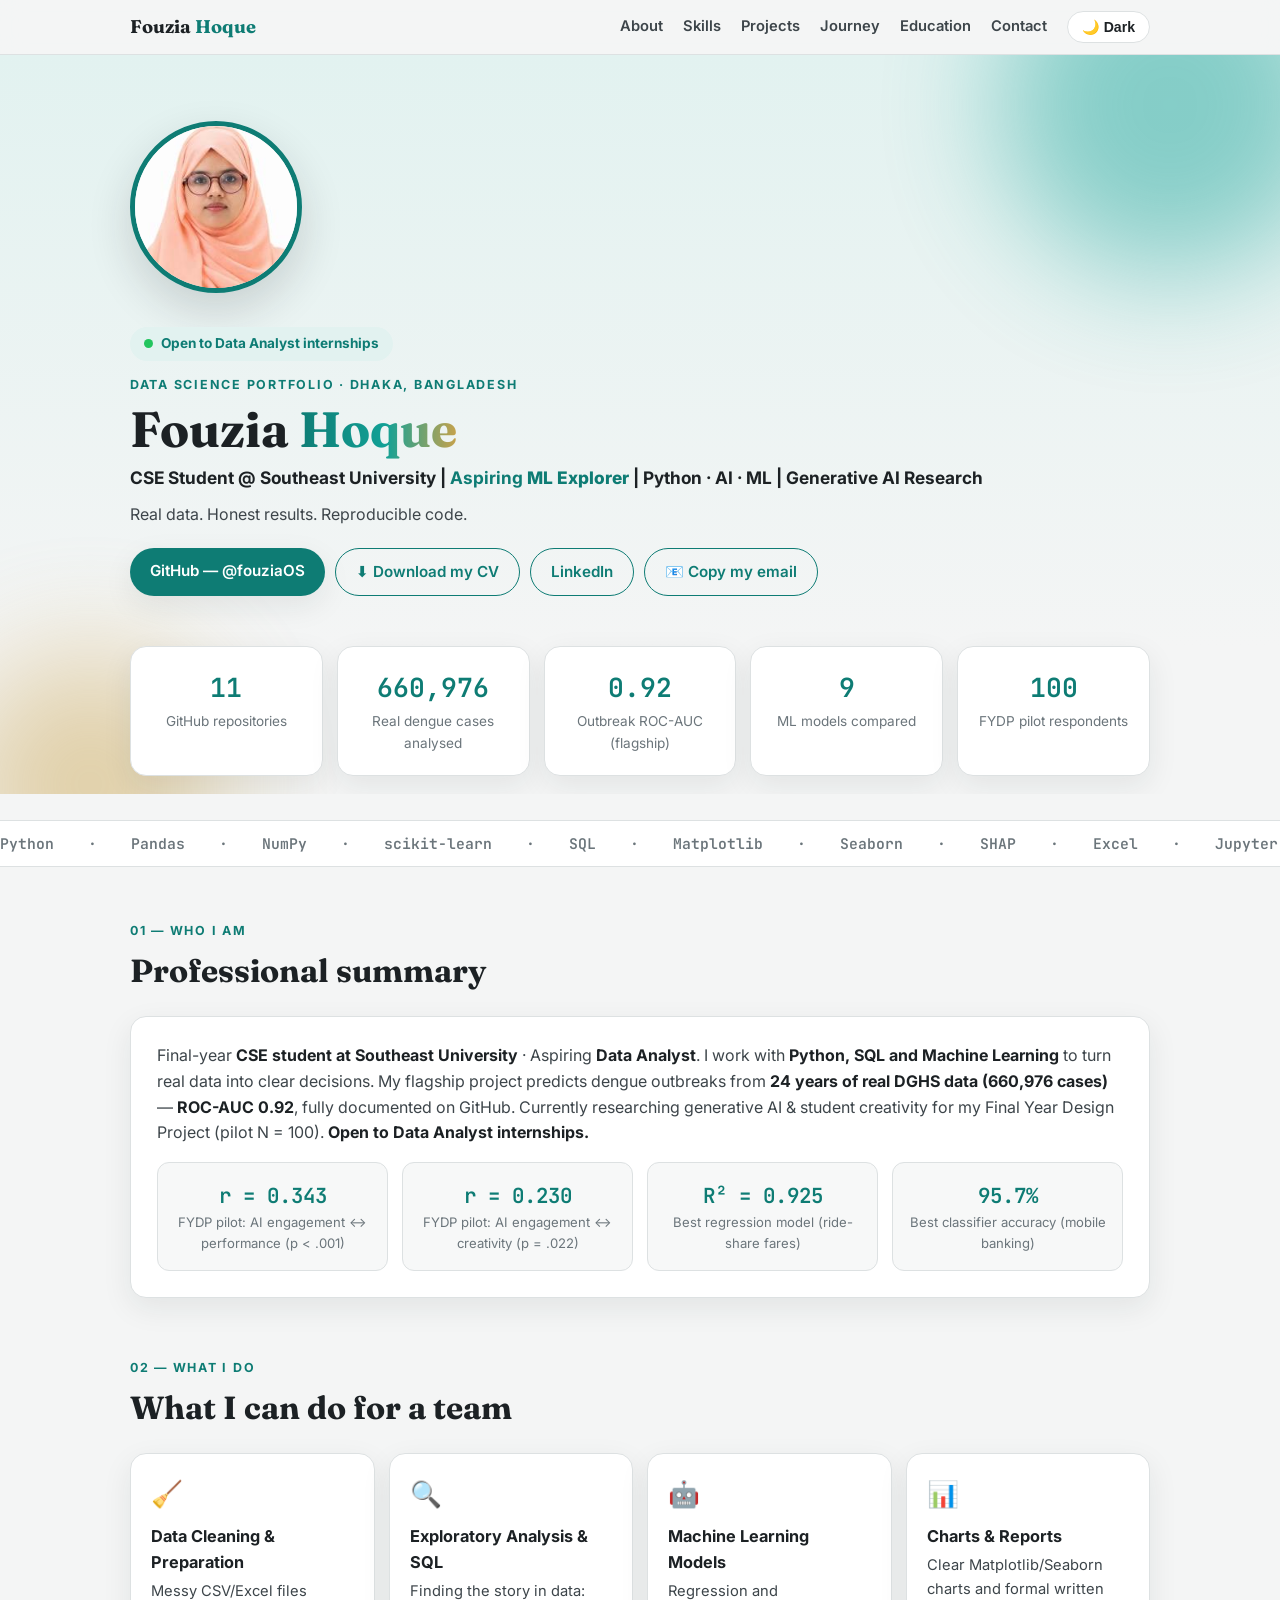
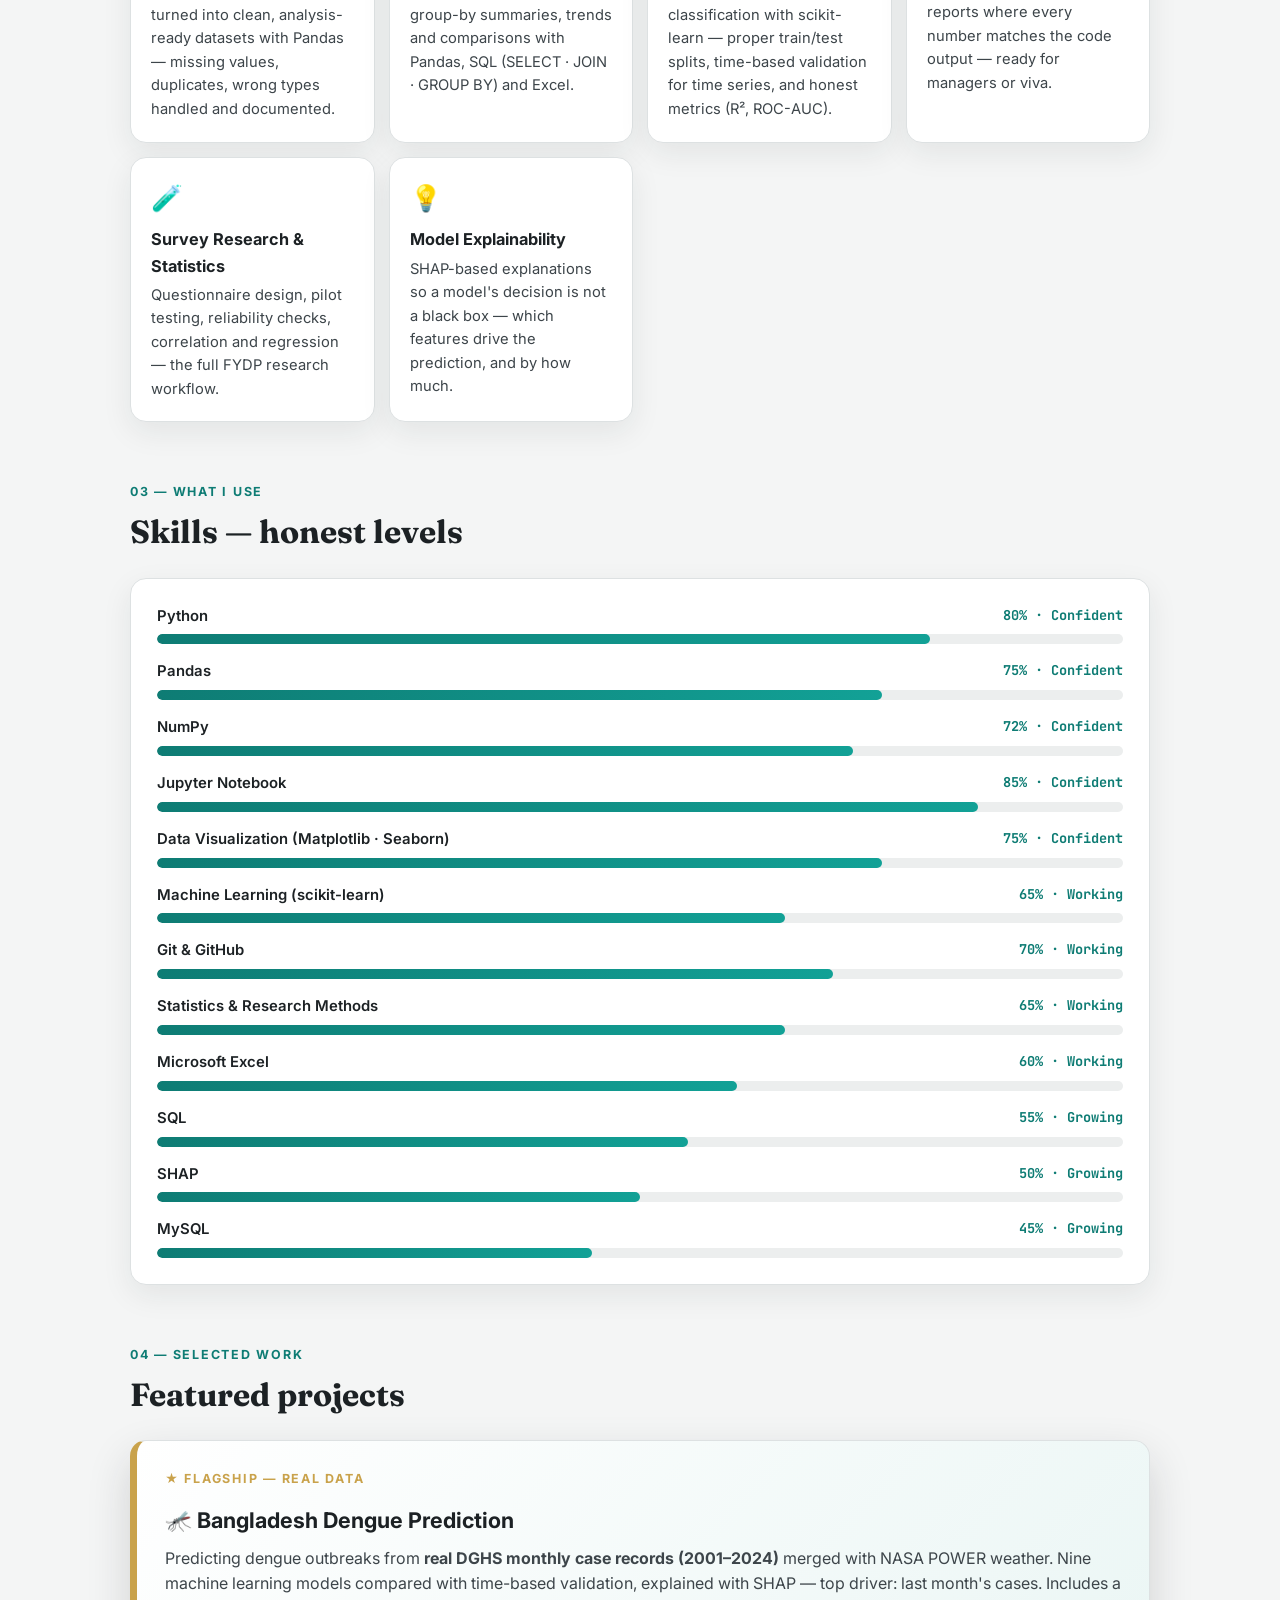
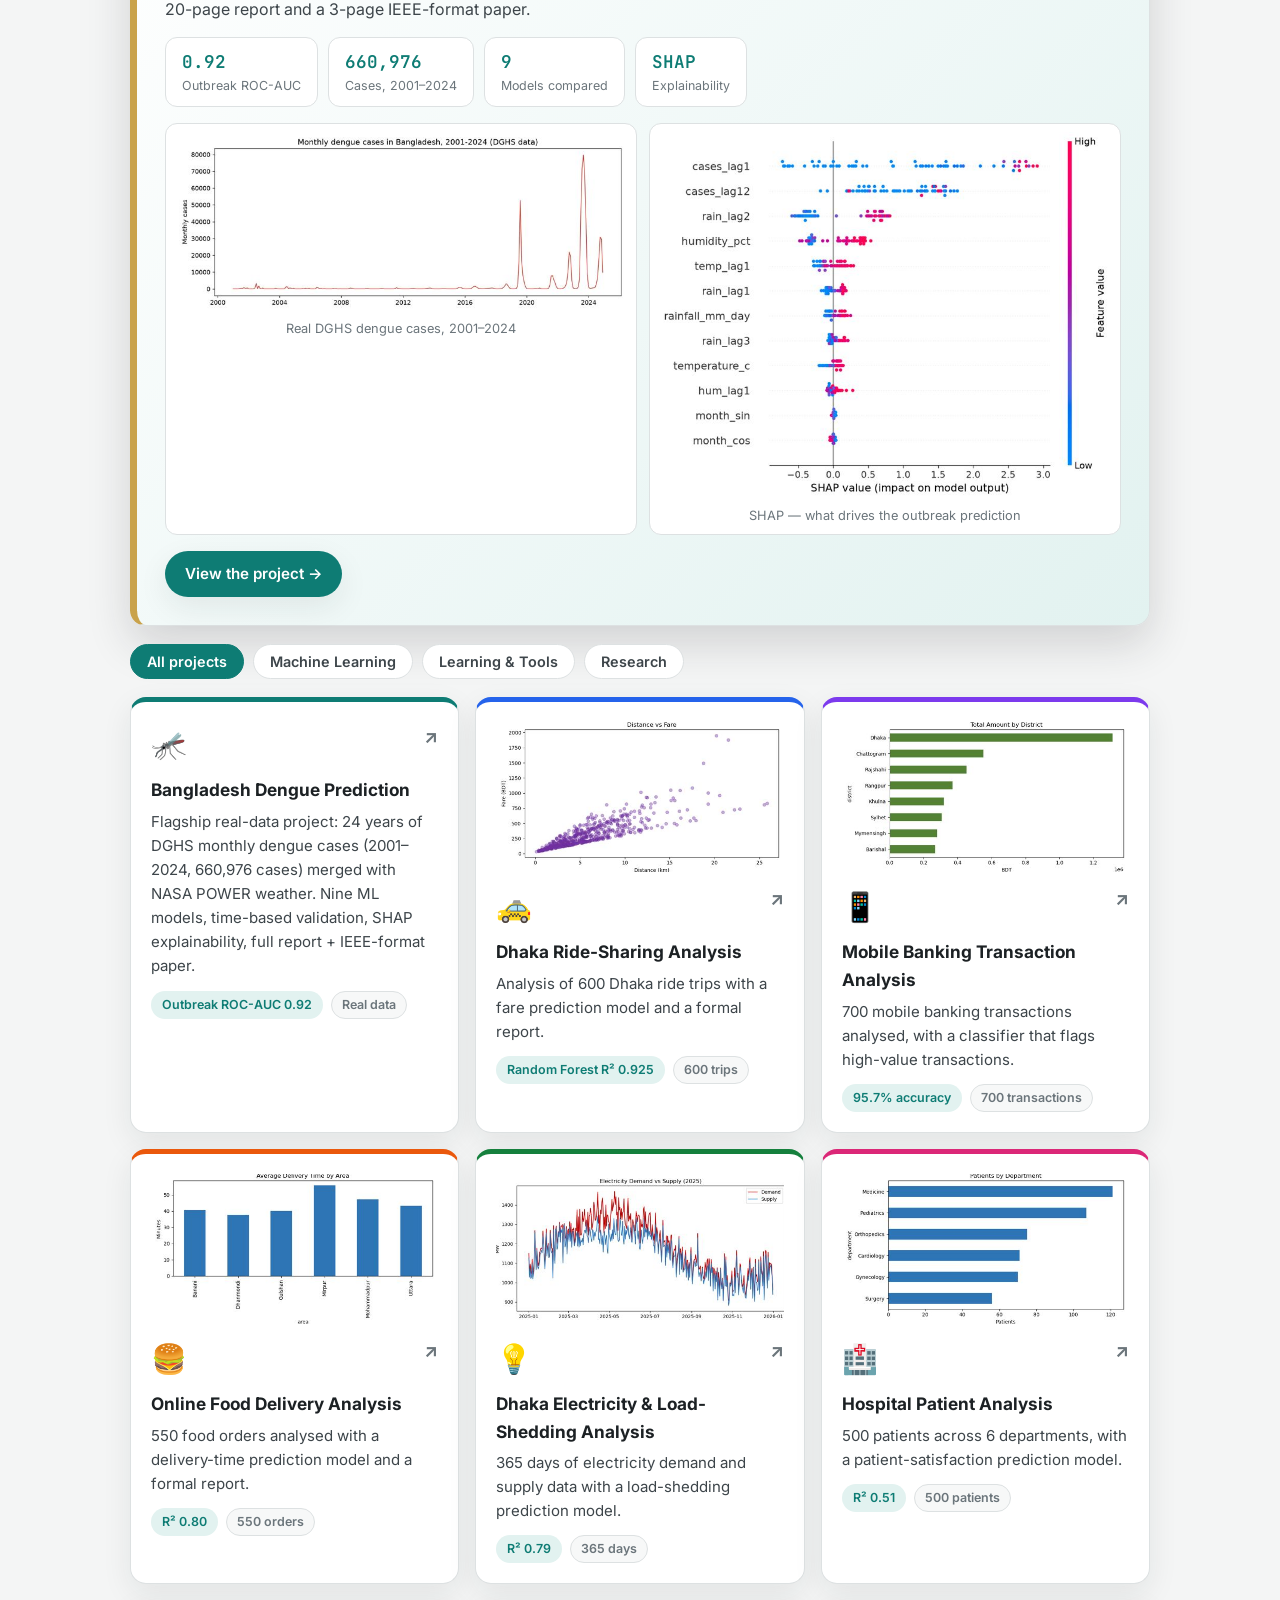
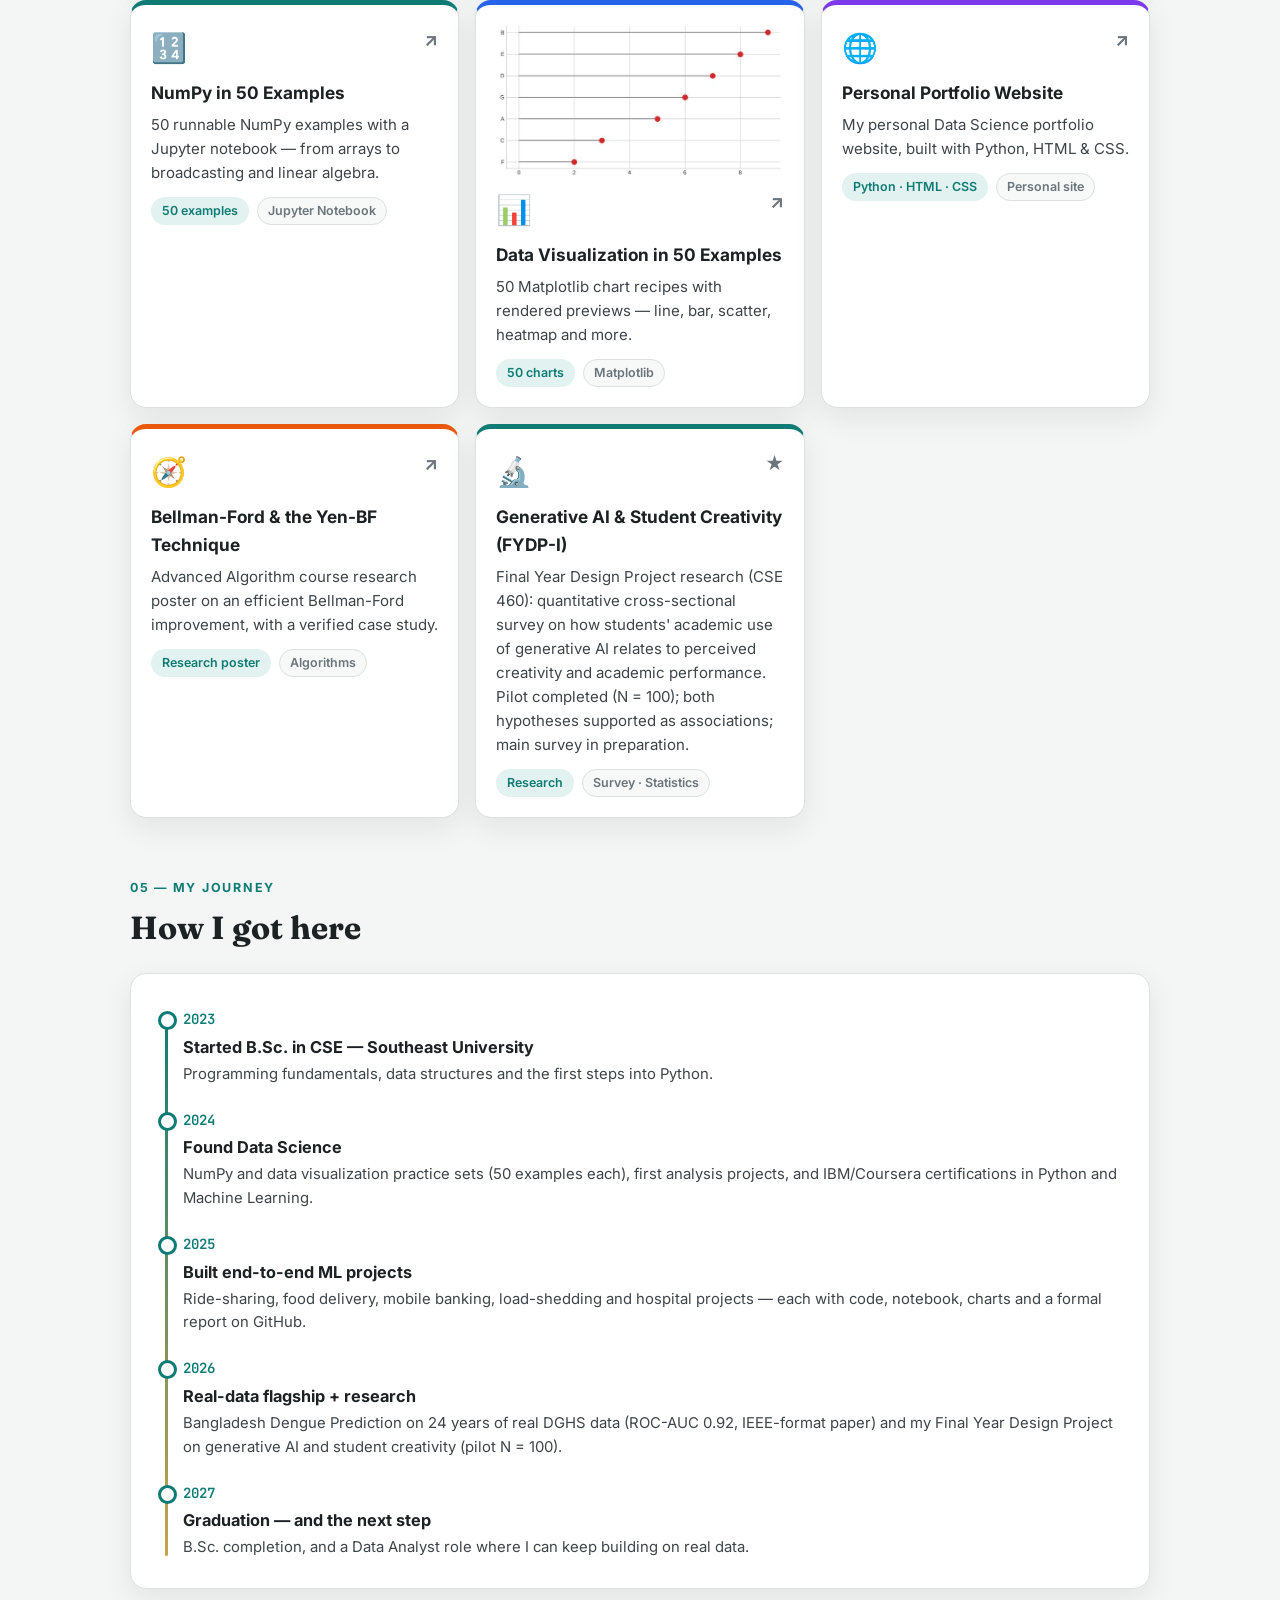
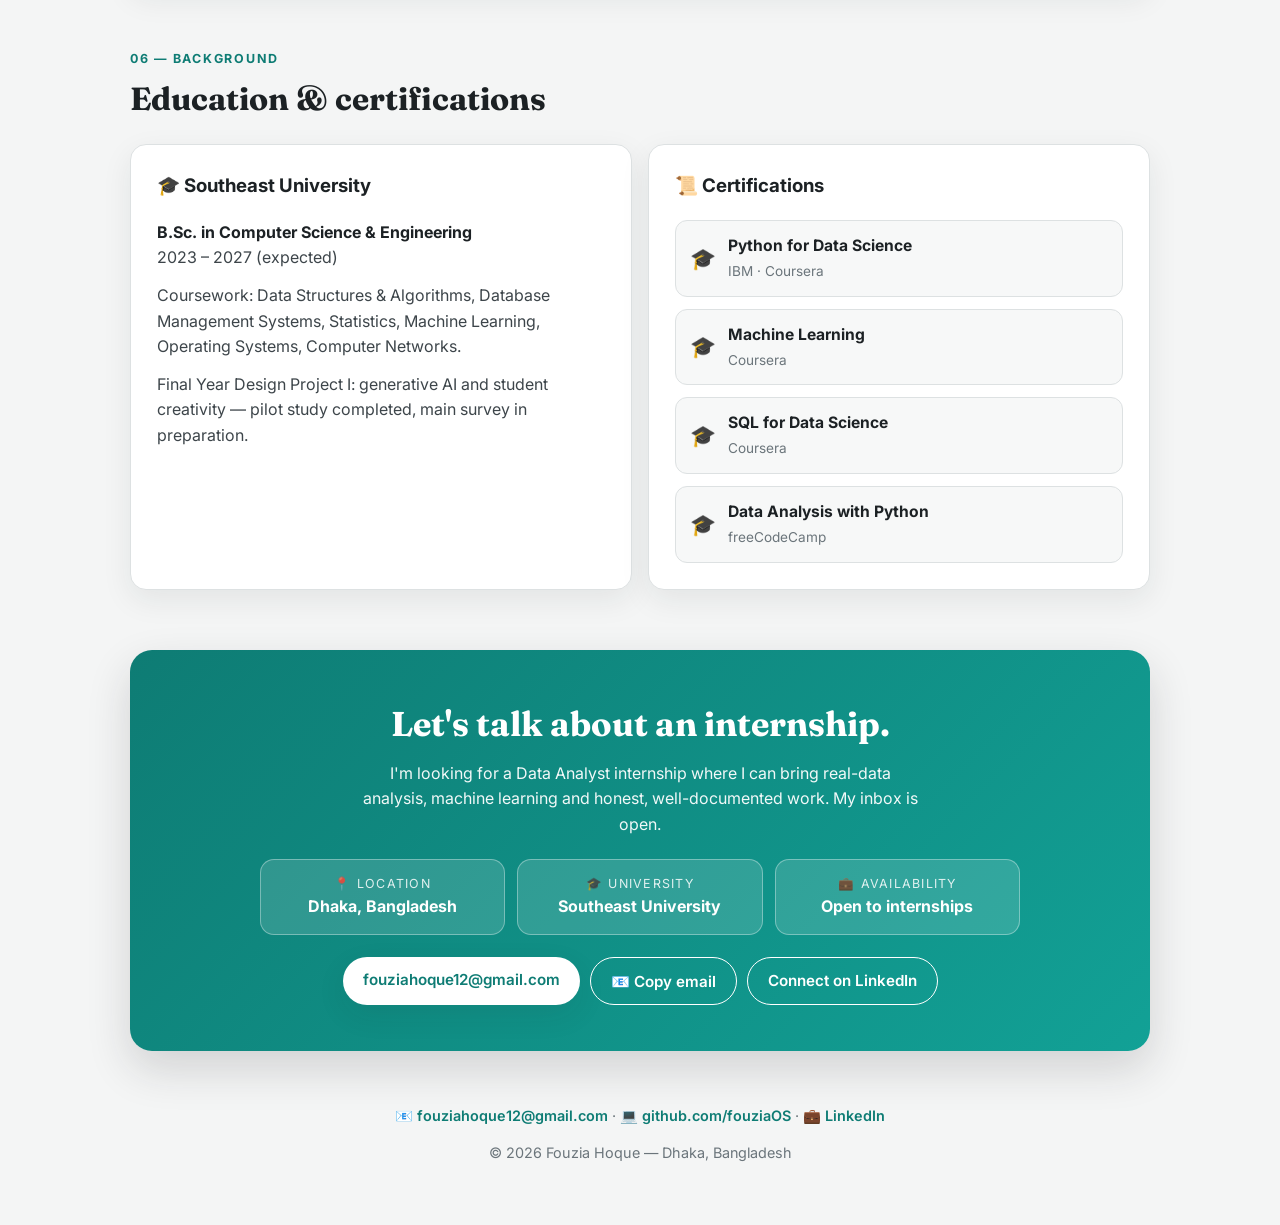
==== index.html @ c1295e85 "Rename Fouzia_Hoque_Portfolio.html to index.html" ====
<!doctype html>
<html lang="en">
<head>
<meta charset="utf-8" />
<meta name="viewport" content="width=device-width, initial-scale=1" />
<title>Fouzia Hoque — Data Analyst Portfolio</title>
<meta name="description" content="Portfolio of Fouzia Hoque — Aspiring Data Analyst specialising in Python, SQL and Machine Learning. Flagship: dengue outbreak prediction on 24 years of real DGHS data (ROC-AUC 0.92)." />
<link rel="preconnect" href="https://fonts.googleapis.com" />
<link rel="preconnect" href="https://fonts.gstatic.com" crossorigin />
<link href="https://fonts.googleapis.com/css2?family=Fraunces:opsz,wght@9..144,600;9..144,700&family=Inter:wght@400;500;600;700;800&family=JetBrains+Mono:wght@500;600&display=swap" rel="stylesheet" />
<style>
  :root{
    --bg:#f4f5f5; --bg2:#eceeee; --surface:#ffffff; --surface2:#f7f8f8;
    --ink:#1c2124; --ink2:#3d454a; --muted:#6b757b; --line:#dde1e2;
    --teal:#0e7c74; --teal-bright:#12a196; --teal-soft:#e2f2f0; --gold:#c9a24b;
    --a-teal:#0e7c74; --a-blue:#2563eb; --a-purple:#7c3aed; --a-orange:#ea580c; --a-green:#15803d; --a-pink:#db2777;
    --radius:16px; --shadow:0 10px 30px rgba(28,33,36,.08); --shadow-lg:0 18px 44px rgba(28,33,36,.16);
    --bar-grad:linear-gradient(90deg, var(--teal), var(--teal-bright));
  }
  :root[data-theme="dark"]{
    --bg:#14181a; --bg2:#101315; --surface:#1d2225; --surface2:#22282c; --ink:#eef1f1; --ink2:#c6cdcf;
    --muted:#97a1a5; --line:#31383c; --teal:#2bb3a6; --teal-bright:#3ec9bb; --teal-soft:#173330;
    --a-teal:#2dd4bf; --a-blue:#60a5fa; --a-purple:#a78bfa; --a-orange:#fb923c; --a-green:#4ade80; --a-pink:#f472b6;
    --shadow:0 10px 30px rgba(0,0,0,.35); --shadow-lg:0 18px 44px rgba(0,0,0,.5);
  }
  @media (prefers-color-scheme: dark){
    :root:not([data-theme="light"]){
      --bg:#14181a; --bg2:#101315; --surface:#1d2225; --surface2:#22282c; --ink:#eef1f1; --ink2:#c6cdcf;
      --muted:#97a1a5; --line:#31383c; --teal:#2bb3a6; --teal-bright:#3ec9bb; --teal-soft:#173330;
      --a-teal:#2dd4bf; --a-blue:#60a5fa; --a-purple:#a78bfa; --a-orange:#fb923c; --a-green:#4ade80; --a-pink:#f472b6;
      --shadow:0 10px 30px rgba(0,0,0,.35); --shadow-lg:0 18px 44px rgba(0,0,0,.5);
    }
  }
  *{box-sizing:border-box}
  html{scroll-behavior:smooth}
  body{margin:0;font-family:'Inter',system-ui,-apple-system,Segoe UI,sans-serif;background:var(--bg);color:var(--ink);line-height:1.6;-webkit-font-smoothing:antialiased;transition:background .3s, color .3s}
  .serif{font-family:'Fraunces',serif}
  .wrap{max-width:1060px;margin:0 auto;padding:0 20px}
  .topbar{position:sticky;top:0;z-index:60;background:color-mix(in srgb, var(--bg) 84%, transparent);backdrop-filter:blur(12px);border-bottom:1px solid var(--line)}
  .topbar-in{display:flex;align-items:center;justify-content:space-between;gap:14px;padding-top:11px;padding-bottom:11px}
  .brand{font-family:'Fraunces',serif;font-weight:700;font-size:1.15rem;color:var(--ink);text-decoration:none}
  .brand span{color:var(--teal)}
  .nav{display:flex;gap:20px;align-items:center}
  .nav a{color:var(--ink2);text-decoration:none;font-weight:600;font-size:.92rem}
  .nav a:hover{color:var(--teal)}
  @media (max-width:680px){.nav a{display:none}.nav a:last-of-type{display:inline}}
  .theme-btn{cursor:pointer;border:1.5px solid var(--line);background:var(--surface);color:var(--ink);border-radius:999px;padding:7px 14px;font-weight:700;font-size:.88rem}
  .theme-btn:hover{border-color:var(--teal);color:var(--teal)}
  .hero{position:relative;overflow:hidden;padding:66px 0 12px;background:linear-gradient(180deg, var(--teal-soft), transparent 80%)}
  .blob{position:absolute;border-radius:50%;filter:blur(60px);opacity:.45;pointer-events:none;animation:drift 14s ease-in-out infinite alternate}
  .blob.b1{width:340px;height:340px;background:var(--teal-bright);top:-120px;right:-60px}
  .blob.b2{width:260px;height:260px;background:var(--gold);bottom:-120px;left:-40px;animation-delay:-6s}
  @keyframes drift{from{transform:translate(0,0) scale(1)}to{transform:translate(-36px,26px) scale(1.12)}}
  .hero-in{position:relative;display:flex;gap:34px;align-items:center;flex-wrap:wrap;padding-bottom:26px}
  .photo{width:172px;height:172px;border-radius:50%;object-fit:cover;border:5px solid var(--teal);box-shadow:var(--shadow-lg)}
  .eyebrow{letter-spacing:.14em;text-transform:uppercase;font-size:.78rem;font-weight:700;color:var(--teal);margin:0 0 8px}
  h1{font-family:'Fraunces',serif;font-size:3.1rem;margin:0 0 8px;line-height:1.08}
  h1 .grad{background:linear-gradient(92deg, var(--teal), var(--teal-bright) 55%, var(--gold));-webkit-background-clip:text;background-clip:text;color:transparent}
  .headline{font-weight:700;font-size:1.08rem;margin:0 0 10px}
  .headline b{color:var(--teal)}
  .sub{color:var(--ink2);max-width:620px;margin:0}
  .btns{margin-top:20px;display:flex;gap:10px;flex-wrap:wrap}
  .btn{display:inline-block;padding:11px 20px;border-radius:999px;text-decoration:none;font-weight:600;font-size:.95rem;transition:transform .15s ease;border:none;cursor:pointer;font-family:inherit}
  .btn:hover{transform:translateY(-2px)}
  .btn.primary{background:var(--teal);color:#fff;box-shadow:var(--shadow)}
  .btn.ghost{border:1.5px solid var(--teal);color:var(--teal);background:transparent}
  .stats{position:relative;display:grid;grid-template-columns:repeat(auto-fit,minmax(160px,1fr));gap:14px;margin:24px 0 6px}
  .stat{background:var(--surface);border:1px solid var(--line);border-radius:var(--radius);padding:20px 14px;text-align:center;box-shadow:var(--shadow)}
  .stat .num{font-family:'JetBrains Mono',monospace;font-size:1.65rem;font-weight:600;color:var(--teal)}
  .stat .lbl{color:var(--muted);font-size:.85rem;margin-top:2px}
  section{padding:54px 0 6px}
  .sec-head{margin-bottom:20px}
  .sec-head .eyebrow{margin-bottom:4px}
  h2{font-family:'Fraunces',serif;font-size:2rem;margin:0}
  .panel{background:var(--surface);border:1px solid var(--line);border-radius:var(--radius);padding:26px;box-shadow:var(--shadow)}
  .panel p{margin:0 0 12px;color:var(--ink2)}
  .panel p:last-child{margin-bottom:0}
  .panel strong{color:var(--ink)}
  .sum-list{list-style:none;margin:0 0 14px;padding:0;display:grid;gap:9px}
  .sum-list li{background:var(--surface2);border:1px solid var(--line);border-radius:12px;padding:11px 14px;color:var(--ink2);font-size:.95rem}
  .bar-row{margin-bottom:16px}
  .bar-row:last-child{margin-bottom:0}
  .bar-head{display:flex;justify-content:space-between;font-size:.93rem;margin-bottom:6px}
  .bar-name{font-weight:600}
  .bar-pct{color:var(--teal);font-weight:700;font-family:'JetBrains Mono',monospace;font-size:.85rem}
  .bar-track{height:10px;border-radius:999px;background:var(--bg2);overflow:hidden}
  .bar-fill{height:100%;width:0;border-radius:999px;background:var(--bar-grad);transition:width 1.1s cubic-bezier(.22,.8,.3,1)}
  .filters{display:flex;gap:9px;flex-wrap:wrap;margin-bottom:18px}
  .fbtn{cursor:pointer;border:1.5px solid var(--line);background:var(--surface);color:var(--ink2);border-radius:999px;padding:8px 16px;font-weight:600;font-size:.9rem;font-family:inherit}
  .fbtn:hover{border-color:var(--teal);color:var(--teal)}
  .fbtn.active{background:var(--teal);border-color:var(--teal);color:#fff}
  .flagship{background:linear-gradient(135deg, var(--surface), var(--teal-soft));border:1px solid var(--line);border-left:7px solid var(--gold);border-radius:var(--radius);padding:28px;box-shadow:var(--shadow-lg);margin-bottom:18px}
  .flagship h3{margin:0 0 8px;font-size:1.35rem}
  .flagship p{color:var(--ink2);margin:0 0 14px}
  .flag-metrics{display:flex;gap:10px;flex-wrap:wrap;margin-bottom:16px}
  .fm{background:var(--surface);border:1px solid var(--line);border-radius:12px;padding:10px 16px}
  .fm .n{font-family:'JetBrains Mono',monospace;font-weight:600;color:var(--teal);font-size:1.1rem}
  .fm .l{color:var(--muted);font-size:.78rem}
  .grid{display:grid;grid-template-columns:repeat(auto-fill,minmax(300px,1fr));gap:16px}
  .card{display:block;background:var(--surface);border:1px solid var(--line);border-top:5px solid var(--teal);border-radius:var(--radius);padding:20px;text-decoration:none;color:var(--ink);box-shadow:var(--shadow);transition:transform .16s ease, box-shadow .16s ease}
  .card:hover{transform:translateY(-4px);box-shadow:var(--shadow-lg)}
  .card.hide{display:none}
  .acc-teal{border-top-color:var(--a-teal)} .acc-blue{border-top-color:var(--a-blue)} .acc-purple{border-top-color:var(--a-purple)}
  .acc-orange{border-top-color:var(--a-orange)} .acc-green{border-top-color:var(--a-green)} .acc-pink{border-top-color:var(--a-pink)}
  .card-top{display:flex;justify-content:space-between;align-items:flex-start}
  .card-emoji{font-size:1.8rem}
  .card-arrow{color:var(--muted);font-size:1.15rem;font-weight:700}
  .card h3{margin:8px 0 6px;font-size:1.08rem}
  .card p{margin:0 0 12px;color:var(--ink2);font-size:.94rem}
  .tags{display:flex;gap:8px;flex-wrap:wrap}
  .tag{background:var(--surface2);border:1px solid var(--line);color:var(--muted);border-radius:999px;padding:3px 10px;font-size:.78rem;font-weight:600}
  .tag.strong{background:var(--teal-soft);color:var(--teal);border-color:transparent}
  .edu-grid{display:grid;grid-template-columns:repeat(auto-fit,minmax(300px,1fr));gap:16px}
  .certs{list-style:none;margin:0;padding:0;display:grid;gap:12px}
  .certs li{display:flex;gap:12px;align-items:center;background:var(--surface2);border:1px solid var(--line);border-radius:12px;padding:12px 14px}
  .cert-badge{font-size:1.3rem}
  .certs strong{display:block;font-size:.98rem}
  .certs li div span{color:var(--muted);font-size:.85rem}
  .cta{background:linear-gradient(135deg, var(--teal), var(--teal-bright));border-radius:22px;padding:46px 30px;text-align:center;color:#fff;box-shadow:var(--shadow-lg);margin:54px 0 8px}
  .cta h2{color:#fff;font-size:2.15rem;margin-bottom:10px}
  .cta p{margin:0 auto 22px;max-width:560px;color:rgba(255,255,255,.94)}
  .cta .btn.primary{background:#fff;color:var(--teal)}
  .cta .btn.ghost{border-color:#fff;color:#fff}
  .badge{display:inline-flex;align-items:center;gap:8px;background:var(--teal-soft);color:var(--teal);font-weight:700;font-size:.85rem;border-radius:999px;padding:6px 14px;margin-bottom:14px}
  .dot{width:9px;height:9px;border-radius:50%;background:#22c55e;animation:pulse 1.6s ease-in-out infinite}
  @keyframes pulse{0%,100%{box-shadow:0 0 0 0 rgba(34,197,94,.5)}50%{box-shadow:0 0 0 6px rgba(34,197,94,0)}}
  .rotator{color:var(--teal);font-weight:800}
  .svc-grid{display:grid;grid-template-columns:repeat(auto-fill,minmax(230px,1fr));gap:14px}
  .svc{background:var(--surface);border:1px solid var(--line);border-radius:var(--radius);padding:20px;box-shadow:var(--shadow)}
  .svc .ic{font-size:1.6rem}
  .svc h3{margin:8px 0 5px;font-size:1.02rem}
  .svc p{margin:0;color:var(--ink2);font-size:.92rem}
  .timeline{position:relative;margin:6px 0 0;padding-left:26px}
  .timeline:before{content:"";position:absolute;left:8px;top:6px;bottom:6px;width:3px;border-radius:3px;background:linear-gradient(var(--teal), var(--gold))}
  .tl-item{position:relative;padding:0 0 20px}
  .tl-item:last-child{padding-bottom:2px}
  .tl-item:before{content:"";position:absolute;left:-25px;top:5px;width:13px;height:13px;border-radius:50%;background:var(--surface);border:3.5px solid var(--teal)}
  .tl-year{font-family:'JetBrains Mono',monospace;color:var(--teal);font-weight:600;font-size:.88rem}
  .tl-item h3{margin:2px 0 3px;font-size:1.02rem}
  .tl-item p{margin:0;color:var(--ink2);font-size:.93rem}
  .res-strip{display:grid;grid-template-columns:repeat(auto-fit,minmax(200px,1fr));gap:14px;margin-top:16px}
  .res{background:var(--surface2);border:1px solid var(--line);border-radius:12px;padding:16px;text-align:center}
  .res .n{font-family:'JetBrains Mono',monospace;font-size:1.3rem;font-weight:600;color:var(--teal)}
  .res .l{color:var(--muted);font-size:.82rem}
  #topBtn{position:fixed;right:20px;bottom:20px;z-index:70;width:48px;height:48px;border-radius:50%;border:none;cursor:pointer;background:var(--teal);color:#fff;font-size:1.2rem;box-shadow:var(--shadow-lg);opacity:0;pointer-events:none;transition:opacity .25s}
  #topBtn.show{opacity:1;pointer-events:auto}
  @media print{
    .topbar,.btns,.filters,#topBtn,.blob,.cta .btn.ghost{display:none !important}
    body{background:#fff;color:#000}
    .card,.panel,.stat,.flagship{box-shadow:none}
    .reveal{opacity:1;transform:none}
    .bar-fill{transition:none}
  }
  footer{padding:30px 0 46px;text-align:center;color:var(--muted);font-size:.9rem}
  footer a{color:var(--teal);text-decoration:none;font-weight:600}
  .flag-imgs{display:grid;grid-template-columns:repeat(auto-fit,minmax(260px,1fr));gap:12px;margin:0 0 16px}
  .flag-imgs figure{margin:0;background:var(--surface);border:1px solid var(--line);border-radius:12px;padding:8px}
  .flag-imgs img{width:100%;border-radius:8px;display:block}
  .flag-imgs figcaption{color:var(--muted);font-size:.8rem;text-align:center;padding-top:6px}
  .card-img{width:100%;height:150px;object-fit:cover;border-radius:10px;margin-bottom:12px;display:block}
  .ticker{overflow:hidden;border-top:1px solid var(--line);border-bottom:1px solid var(--line);background:var(--surface);padding:10px 0;margin-top:26px}
  .ticker-track{display:inline-flex;gap:34px;white-space:nowrap;font-family:'JetBrains Mono',monospace;font-weight:600;color:var(--muted);font-size:.92rem;animation:tick 26s linear infinite;padding-right:34px}
  @keyframes tick{from{transform:translateX(0)}to{transform:translateX(-50%)}}
  .contact-cards{display:grid;grid-template-columns:repeat(auto-fit,minmax(200px,1fr));gap:12px;max-width:760px;margin:0 auto 22px}
  .ccard{background:rgba(255,255,255,.14);border:1px solid rgba(255,255,255,.35);border-radius:14px;padding:14px}
  .ccard .k{font-size:.78rem;text-transform:uppercase;letter-spacing:.1em;opacity:.85}
  .ccard .v{font-weight:700;font-size:1rem}
  .reveal{opacity:0;transform:translateY(18px);transition:opacity .6s ease, transform .6s ease}
  .reveal.in{opacity:1;transform:none}
</style>
</head>
<body>

<div class="topbar">
  <div class="wrap topbar-in">
    <a class="brand" href="#top">Fouzia <span>Hoque</span></a>
    <nav class="nav" aria-label="Sections">
      <a href="#about">About</a><a href="#skills">Skills</a><a href="#projects">Projects</a><a href="#journey">Journey</a><a href="#education">Education</a><a href="#contact">Contact</a>
      <button class="theme-btn" id="themeBtn" onclick="toggleTheme()">🌙 Dark</button>
    </nav>
  </div>
</div>

<div class="hero" id="top">
  <div class="blob b1"></div><div class="blob b2"></div>
  <div class="wrap hero-in">
    <img class="photo" src="[data-uri]" alt="Fouzia Hoque" />
    <div>
      <span class="badge"><span class="dot"></span> Open to Data Analyst internships</span>
      <p class="eyebrow">Data Science Portfolio · Dhaka, Bangladesh</p>
      <h1>Fouzia <span class="grad">Hoque</span></h1>
      <p class="headline">CSE Student @ Southeast University | <b>Aspiring <span class="rotator" id="rotator">Data Analyst</span></b> | Python · AI · ML | Generative AI Research</p>
      <p class="sub">Real data. Honest results. Reproducible code.</p>
      <div class="btns">
        <a class="btn primary" href="https://github.com/fouziaOS" target="_blank" rel="noopener">GitHub — @fouziaOS</a>
        <a class="btn ghost" href="[data-uri]" download="Fouzia CV.pdf">⬇ Download my CV</a>
        <a class="btn ghost" href="https://www.linkedin.com/in/fouzia-hoque-a9711b3b2" target="_blank" rel="noopener">LinkedIn</a>
        <button class="btn ghost" onclick="copyEmail(this)">📧 Copy my email</button>
      </div>
    </div>
  </div>
  <div class="wrap">
    <div class="stats">
      <div class="stat"><div class="num" data-count="11">0</div><div class="lbl">GitHub repositories</div></div>
      <div class="stat"><div class="num" data-count="660976">0</div><div class="lbl">Real dengue cases analysed</div></div>
      <div class="stat"><div class="num" data-count="0.92">0</div><div class="lbl">Outbreak ROC-AUC (flagship)</div></div>
      <div class="stat"><div class="num" data-count="9">0</div><div class="lbl">ML models compared</div></div>
      <div class="stat"><div class="num" data-count="100">0</div><div class="lbl">FYDP pilot respondents</div></div>
    </div>
  </div>
</div>

<div class="ticker" aria-hidden="true"><div class="ticker-track" id="tickerTrack"></div></div>

<div class="wrap">

  <section id="about">
    <div class="sec-head reveal"><p class="eyebrow">01 — Who I am</p><h2>Professional summary</h2></div>
    <div class="panel reveal">
      <p>Final-year <strong>CSE student at Southeast University</strong> · Aspiring <strong>Data Analyst</strong>. I work with <strong>Python, SQL and Machine Learning</strong> to turn real data into clear decisions. My flagship project predicts dengue outbreaks from <strong>24 years of real DGHS data (660,976 cases)</strong> — <strong>ROC-AUC 0.92</strong>, fully documented on GitHub. Currently researching generative AI &amp; student creativity for my Final Year Design Project (pilot N = 100). <strong>Open to Data Analyst internships.</strong></p>
      <div class="res-strip">
        <div class="res"><div class="n">r = 0.343</div><div class="l">FYDP pilot: AI engagement ↔ performance (p &lt; .001)</div></div>
        <div class="res"><div class="n">r = 0.230</div><div class="l">FYDP pilot: AI engagement ↔ creativity (p = .022)</div></div>
        <div class="res"><div class="n">R² = 0.925</div><div class="l">Best regression model (ride-share fares)</div></div>
        <div class="res"><div class="n">95.7%</div><div class="l">Best classifier accuracy (mobile banking)</div></div>
      </div>
    </div>
  </section>

  <section id="services">
    <div class="sec-head reveal"><p class="eyebrow">02 — What I do</p><h2>What I can do for a team</h2></div>
    <div class="svc-grid">
      <div class="svc reveal"><div class="ic">🧹</div><h3>Data Cleaning &amp; Preparation</h3><p>Messy CSV/Excel files turned into clean, analysis-ready datasets with Pandas — missing values, duplicates, wrong types handled and documented.</p></div>
      <div class="svc reveal"><div class="ic">🔍</div><h3>Exploratory Analysis &amp; SQL</h3><p>Finding the story in data: group-by summaries, trends and comparisons with Pandas, SQL (SELECT · JOIN · GROUP BY) and Excel.</p></div>
      <div class="svc reveal"><div class="ic">🤖</div><h3>Machine Learning Models</h3><p>Regression and classification with scikit-learn — proper train/test splits, time-based validation for time series, and honest metrics (R², ROC-AUC).</p></div>
      <div class="svc reveal"><div class="ic">📊</div><h3>Charts &amp; Reports</h3><p>Clear Matplotlib/Seaborn charts and formal written reports where every number matches the code output — ready for managers or viva.</p></div>
      <div class="svc reveal"><div class="ic">🧪</div><h3>Survey Research &amp; Statistics</h3><p>Questionnaire design, pilot testing, reliability checks, correlation and regression — the full FYDP research workflow.</p></div>
      <div class="svc reveal"><div class="ic">💡</div><h3>Model Explainability</h3><p>SHAP-based explanations so a model's decision is not a black box — which features drive the prediction, and by how much.</p></div>
    </div>
  </section>

  <section id="skills">
    <div class="sec-head reveal"><p class="eyebrow">03 — What I use</p><h2>Skills — honest levels</h2></div>
    <div class="panel reveal">

      <div class="bar-row">
        <div class="bar-head"><span class="bar-name">Python</span><span class="bar-pct">80% · Confident</span></div>
        <div class="bar-track"><div class="bar-fill" data-w="80"></div></div>
      </div>
      <div class="bar-row">
        <div class="bar-head"><span class="bar-name">Pandas</span><span class="bar-pct">75% · Confident</span></div>
        <div class="bar-track"><div class="bar-fill" data-w="75"></div></div>
      </div>
      <div class="bar-row">
        <div class="bar-head"><span class="bar-name">NumPy</span><span class="bar-pct">72% · Confident</span></div>
        <div class="bar-track"><div class="bar-fill" data-w="72"></div></div>
      </div>
      <div class="bar-row">
        <div class="bar-head"><span class="bar-name">Jupyter Notebook</span><span class="bar-pct">85% · Confident</span></div>
        <div class="bar-track"><div class="bar-fill" data-w="85"></div></div>
      </div>
      <div class="bar-row">
        <div class="bar-head"><span class="bar-name">Data Visualization (Matplotlib · Seaborn)</span><span class="bar-pct">75% · Confident</span></div>
        <div class="bar-track"><div class="bar-fill" data-w="75"></div></div>
      </div>
      <div class="bar-row">
        <div class="bar-head"><span class="bar-name">Machine Learning (scikit-learn)</span><span class="bar-pct">65% · Working</span></div>
        <div class="bar-track"><div class="bar-fill" data-w="65"></div></div>
      </div>
      <div class="bar-row">
        <div class="bar-head"><span class="bar-name">Git & GitHub</span><span class="bar-pct">70% · Working</span></div>
        <div class="bar-track"><div class="bar-fill" data-w="70"></div></div>
      </div>
      <div class="bar-row">
        <div class="bar-head"><span class="bar-name">Statistics & Research Methods</span><span class="bar-pct">65% · Working</span></div>
        <div class="bar-track"><div class="bar-fill" data-w="65"></div></div>
      </div>
      <div class="bar-row">
        <div class="bar-head"><span class="bar-name">Microsoft Excel</span><span class="bar-pct">60% · Working</span></div>
        <div class="bar-track"><div class="bar-fill" data-w="60"></div></div>
      </div>
      <div class="bar-row">
        <div class="bar-head"><span class="bar-name">SQL</span><span class="bar-pct">55% · Growing</span></div>
        <div class="bar-track"><div class="bar-fill" data-w="55"></div></div>
      </div>
      <div class="bar-row">
        <div class="bar-head"><span class="bar-name">SHAP</span><span class="bar-pct">50% · Growing</span></div>
        <div class="bar-track"><div class="bar-fill" data-w="50"></div></div>
      </div>
      <div class="bar-row">
        <div class="bar-head"><span class="bar-name">MySQL</span><span class="bar-pct">45% · Growing</span></div>
        <div class="bar-track"><div class="bar-fill" data-w="45"></div></div>
      </div>
    </div>
  </section>

  <section id="projects">
    <div class="sec-head reveal"><p class="eyebrow">04 — Selected work</p><h2>Featured projects</h2></div>

    <div class="flagship reveal">
      <p class="eyebrow" style="color:var(--gold)">★ Flagship — Real Data</p>
      <h3>🦟 Bangladesh Dengue Prediction</h3>
      <p>Predicting dengue outbreaks from <strong>real DGHS monthly case records (2001–2024)</strong> merged with NASA POWER weather. Nine machine learning models compared with time-based validation, explained with SHAP — top driver: last month's cases. Includes a 20-page report and a 3-page IEEE-format paper.</p>
      <div class="flag-metrics">
        <div class="fm"><div class="n">0.92</div><div class="l">Outbreak ROC-AUC</div></div>
        <div class="fm"><div class="n">660,976</div><div class="l">Cases, 2001–2024</div></div>
        <div class="fm"><div class="n">9</div><div class="l">Models compared</div></div>
        <div class="fm"><div class="n">SHAP</div><div class="l">Explainability</div></div>
      </div>
      <div class="flag-imgs">
        <figure><img src="[data-uri]" alt="Dengue cases over time, 2001–2024" loading="lazy" /><figcaption>Real DGHS dengue cases, 2001–2024</figcaption></figure>
        <figure><img src="[data-uri]" alt="SHAP feature importance" loading="lazy" /><figcaption>SHAP — what drives the outbreak prediction</figcaption></figure>
      </div>
      <a class="btn primary" href="https://github.com/fouziaOS/bangladesh-dengue-prediction" target="_blank" rel="noopener">View the project →</a>
    </div>

    <div class="filters">
      <button class="fbtn active" onclick="filterProjects('all', this)">All projects</button>
      <button class="fbtn" onclick="filterProjects('ml', this)">Machine Learning</button>
      <button class="fbtn" onclick="filterProjects('learning', this)">Learning &amp; Tools</button>
      <button class="fbtn" onclick="filterProjects('research', this)">Research</button>
    </div>

    <div class="grid">

      <a class="card acc-teal reveal" data-cat="ml" href="https://github.com/fouziaOS/bangladesh-dengue-prediction" target="_blank" rel="noopener">
        <div class="card-top"><span class="card-emoji">🦟</span><span class="card-arrow">↗</span></div>
        <h3>Bangladesh Dengue Prediction</h3>
        <p>Flagship real-data project: 24 years of DGHS monthly dengue cases (2001–2024, 660,976 cases) merged with NASA POWER weather. Nine ML models, time-based validation, SHAP explainability, full report + IEEE-format paper.</p>
        <div class="tags"><span class="tag strong">Outbreak ROC-AUC 0.92</span><span class="tag">Real data</span></div>
      </a>
      <a class="card acc-blue reveal" data-cat="ml" href="https://github.com/fouziaOS/dhaka-rideshare-analysis" target="_blank" rel="noopener">
        <img class="card-img" src="[data-uri]" alt="Dhaka Ride-Sharing Analysis chart" loading="lazy" />
        <div class="card-top"><span class="card-emoji">🚕</span><span class="card-arrow">↗</span></div>
        <h3>Dhaka Ride-Sharing Analysis</h3>
        <p>Analysis of 600 Dhaka ride trips with a fare prediction model and a formal report.</p>
        <div class="tags"><span class="tag strong">Random Forest R² 0.925</span><span class="tag">600 trips</span></div>
      </a>
      <a class="card acc-purple reveal" data-cat="ml" href="https://github.com/fouziaOS/mobile-banking-transaction-analysis" target="_blank" rel="noopener">
        <img class="card-img" src="[data-uri]" alt="Mobile Banking Transaction Analysis chart" loading="lazy" />
        <div class="card-top"><span class="card-emoji">📱</span><span class="card-arrow">↗</span></div>
        <h3>Mobile Banking Transaction Analysis</h3>
        <p>700 mobile banking transactions analysed, with a classifier that flags high-value transactions.</p>
        <div class="tags"><span class="tag strong">95.7% accuracy</span><span class="tag">700 transactions</span></div>
      </a>
      <a class="card acc-orange reveal" data-cat="ml" href="https://github.com/fouziaOS/online-food-delivery-analysis" target="_blank" rel="noopener">
        <img class="card-img" src="[data-uri]" alt="Online Food Delivery Analysis chart" loading="lazy" />
        <div class="card-top"><span class="card-emoji">🍔</span><span class="card-arrow">↗</span></div>
        <h3>Online Food Delivery Analysis</h3>
        <p>550 food orders analysed with a delivery-time prediction model and a formal report.</p>
        <div class="tags"><span class="tag strong">R² 0.80</span><span class="tag">550 orders</span></div>
      </a>
      <a class="card acc-green reveal" data-cat="ml" href="https://github.com/fouziaOS/dhaka-electricity-loadshedding-analysis" target="_blank" rel="noopener">
        <img class="card-img" src="[data-uri]" alt="Dhaka Electricity & Load-Shedding Analysis chart" loading="lazy" />
        <div class="card-top"><span class="card-emoji">💡</span><span class="card-arrow">↗</span></div>
        <h3>Dhaka Electricity & Load-Shedding Analysis</h3>
        <p>365 days of electricity demand and supply data with a load-shedding prediction model.</p>
        <div class="tags"><span class="tag strong">R² 0.79</span><span class="tag">365 days</span></div>
      </a>
      <a class="card acc-pink reveal" data-cat="ml" href="https://github.com/fouziaOS/hospital-patient-analysis" target="_blank" rel="noopener">
        <img class="card-img" src="[data-uri]" alt="Hospital Patient Analysis chart" loading="lazy" />
        <div class="card-top"><span class="card-emoji">🏥</span><span class="card-arrow">↗</span></div>
        <h3>Hospital Patient Analysis</h3>
        <p>500 patients across 6 departments, with a patient-satisfaction prediction model.</p>
        <div class="tags"><span class="tag strong">R² 0.51</span><span class="tag">500 patients</span></div>
      </a>
      <a class="card acc-teal reveal" data-cat="learning" href="https://github.com/fouziaOS/numpy-50-examples" target="_blank" rel="noopener">
        <div class="card-top"><span class="card-emoji">🔢</span><span class="card-arrow">↗</span></div>
        <h3>NumPy in 50 Examples</h3>
        <p>50 runnable NumPy examples with a Jupyter notebook — from arrays to broadcasting and linear algebra.</p>
        <div class="tags"><span class="tag strong">50 examples</span><span class="tag">Jupyter Notebook</span></div>
      </a>
      <a class="card acc-blue reveal" data-cat="learning" href="https://github.com/fouziaOS/data-visualization-50-examples" target="_blank" rel="noopener">
        <img class="card-img" src="[data-uri]" alt="Data Visualization in 50 Examples chart" loading="lazy" />
        <div class="card-top"><span class="card-emoji">📊</span><span class="card-arrow">↗</span></div>
        <h3>Data Visualization in 50 Examples</h3>
        <p>50 Matplotlib chart recipes with rendered previews — line, bar, scatter, heatmap and more.</p>
        <div class="tags"><span class="tag strong">50 charts</span><span class="tag">Matplotlib</span></div>
      </a>
      <a class="card acc-purple reveal" data-cat="learning" href="https://github.com/fouziaOS/fouzia-portfolio-website" target="_blank" rel="noopener">
        <div class="card-top"><span class="card-emoji">🌐</span><span class="card-arrow">↗</span></div>
        <h3>Personal Portfolio Website</h3>
        <p>My personal Data Science portfolio website, built with Python, HTML & CSS.</p>
        <div class="tags"><span class="tag strong">Python · HTML · CSS</span><span class="tag">Personal site</span></div>
      </a>
      <a class="card acc-orange reveal" data-cat="research" href="https://github.com/fouziaOS/bellman-ford-yen-bf-poster" target="_blank" rel="noopener">
        <div class="card-top"><span class="card-emoji">🧭</span><span class="card-arrow">↗</span></div>
        <h3>Bellman-Ford & the Yen-BF Technique</h3>
        <p>Advanced Algorithm course research poster on an efficient Bellman-Ford improvement, with a verified case study.</p>
        <div class="tags"><span class="tag strong">Research poster</span><span class="tag">Algorithms</span></div>
      </a>
      <div class="card acc-teal reveal" data-cat="research">
        <div class="card-top"><span class="card-emoji">🔬</span><span class="card-arrow">★</span></div>
        <h3>Generative AI &amp; Student Creativity (FYDP-I)</h3>
        <p>Final Year Design Project research (CSE 460): quantitative cross-sectional survey on how students' academic use of generative AI relates to perceived creativity and academic performance. Pilot completed (N = 100); both hypotheses supported as associations; main survey in preparation.</p>
        <div class="tags"><span class="tag strong">Research</span><span class="tag">Survey · Statistics</span></div>
      </div>
    </div>
  </section>

  <section id="journey">
    <div class="sec-head reveal"><p class="eyebrow">05 — My journey</p><h2>How I got here</h2></div>
    <div class="panel reveal">
      <div class="timeline">
        <div class="tl-item"><span class="tl-year">2023</span><h3>Started B.Sc. in CSE — Southeast University</h3><p>Programming fundamentals, data structures and the first steps into Python.</p></div>
        <div class="tl-item"><span class="tl-year">2024</span><h3>Found Data Science</h3><p>NumPy and data visualization practice sets (50 examples each), first analysis projects, and IBM/Coursera certifications in Python and Machine Learning.</p></div>
        <div class="tl-item"><span class="tl-year">2025</span><h3>Built end-to-end ML projects</h3><p>Ride-sharing, food delivery, mobile banking, load-shedding and hospital projects — each with code, notebook, charts and a formal report on GitHub.</p></div>
        <div class="tl-item"><span class="tl-year">2026</span><h3>Real-data flagship + research</h3><p>Bangladesh Dengue Prediction on 24 years of real DGHS data (ROC-AUC 0.92, IEEE-format paper) and my Final Year Design Project on generative AI and student creativity (pilot N = 100).</p></div>
        <div class="tl-item"><span class="tl-year">2027</span><h3>Graduation — and the next step</h3><p>B.Sc. completion, and a Data Analyst role where I can keep building on real data.</p></div>
      </div>
    </div>
  </section>

  <section id="education">
    <div class="sec-head reveal"><p class="eyebrow">06 — Background</p><h2>Education &amp; certifications</h2></div>
    <div class="edu-grid">
      <div class="panel reveal">
        <h3 style="margin-top:0">🎓 Southeast University</h3>
        <p><strong>B.Sc. in Computer Science &amp; Engineering</strong><br/>2023 – 2027 (expected)</p>
        <p>Coursework: Data Structures &amp; Algorithms, Database Management Systems, Statistics, Machine Learning, Operating Systems, Computer Networks.</p>
        <p>Final Year Design Project I: generative AI and student creativity — pilot study completed, main survey in preparation.</p>
      </div>
      <div class="panel reveal">
        <h3 style="margin-top:0">📜 Certifications</h3>
        <ul class="certs">
        <li><span class="cert-badge">🎓</span><div><strong>Python for Data Science</strong><span>IBM · Coursera</span></div></li>
        <li><span class="cert-badge">🎓</span><div><strong>Machine Learning</strong><span>Coursera</span></div></li>
        <li><span class="cert-badge">🎓</span><div><strong>SQL for Data Science</strong><span>Coursera</span></div></li>
        <li><span class="cert-badge">🎓</span><div><strong>Data Analysis with Python</strong><span>freeCodeCamp</span></div></li>
        </ul>
      </div>
    </div>
  </section>

  <div class="cta reveal" id="contact">
    <h2 class="serif">Let's talk about an internship.</h2>
    <p>I'm looking for a Data Analyst internship where I can bring real-data analysis, machine learning and honest, well-documented work. My inbox is open.</p>
    <div class="contact-cards">
      <div class="ccard"><div class="k">📍 Location</div><div class="v">Dhaka, Bangladesh</div></div>
      <div class="ccard"><div class="k">🎓 University</div><div class="v">Southeast University</div></div>
      <div class="ccard"><div class="k">💼 Availability</div><div class="v">Open to internships</div></div>
    </div>
    <div class="btns" style="justify-content:center">
      <a class="btn primary" href="mailto:fouziahoque12@gmail.com">fouziahoque12@gmail.com</a>
      <button class="btn ghost" onclick="copyEmail(this)">📧 Copy email</button>
      <a class="btn ghost" href="https://www.linkedin.com/in/fouzia-hoque-a9711b3b2" target="_blank" rel="noopener">Connect on LinkedIn</a>
    </div>
  </div>

  <footer>
    <p>📧 <a href="mailto:fouziahoque12@gmail.com">fouziahoque12@gmail.com</a> · 💻 <a href="https://github.com/fouziaOS" target="_blank" rel="noopener">github.com/fouziaOS</a> · 💼 <a href="https://www.linkedin.com/in/fouzia-hoque-a9711b3b2" target="_blank" rel="noopener">LinkedIn</a></p>
    <p>© 2026 Fouzia Hoque — Dhaka, Bangladesh</p>
  </footer>

</div>
<button id="topBtn" onclick="window.scrollTo({top:0, behavior:'smooth'})" aria-label="Back to top">↑</button>
<script>
  // tools ticker (duplicated for a seamless loop)
  var tools = ['Python', 'Pandas', 'NumPy', 'scikit-learn', 'SQL', 'Matplotlib', 'Seaborn', 'SHAP', 'Excel', 'Jupyter', 'Git', 'GitHub'];
  var tick = tools.map(function (t) { return '<span>' + t + '</span>'; }).join('<span>·</span>');
  document.getElementById('tickerTrack').innerHTML = tick + '<span>·</span>' + tick;

  // theme toggle
  var root = document.documentElement;
  try { var saved = localStorage.getItem('fouzia-theme'); if (saved) root.setAttribute('data-theme', saved); } catch (e) {}
  function syncBtn() {
    var dark = root.getAttribute('data-theme') === 'dark' ||
      (!root.getAttribute('data-theme') && window.matchMedia('(prefers-color-scheme: dark)').matches);
    document.getElementById('themeBtn').textContent = dark ? '☀️ Light' : '🌙 Dark';
  }
  function toggleTheme() {
    var dark = root.getAttribute('data-theme') === 'dark' ||
      (!root.getAttribute('data-theme') && window.matchMedia('(prefers-color-scheme: dark)').matches);
    var next = dark ? 'light' : 'dark';
    root.setAttribute('data-theme', next);
    try { localStorage.setItem('fouzia-theme', next); } catch (e) {}
    syncBtn();
  }
  syncBtn();

  // animated counters
  function animateCount(el) {
    var target = parseFloat(el.getAttribute('data-count'));
    var dec = (el.getAttribute('data-count').split('.')[1] || '').length;
    var suffix = el.getAttribute('data-suffix') || '';
    var start = null;
    function step(ts) {
      if (!start) start = ts;
      var p = Math.min((ts - start) / 1300, 1);
      var val = target * (1 - Math.pow(1 - p, 3));
      el.textContent = (dec ? val.toFixed(dec) : Math.round(val).toLocaleString('en-US')) + suffix;
      if (p < 1) requestAnimationFrame(step);
    }
    requestAnimationFrame(step);
  }

  // reveal on scroll + bars + counters
  var io = new IntersectionObserver(function (entries) {
    entries.forEach(function (en) {
      if (!en.isIntersecting) return;
      en.target.classList.add('in');
      en.target.querySelectorAll('.bar-fill').forEach(function (f) { f.style.width = f.getAttribute('data-w') + '%'; });
      if (en.target.classList.contains('bar-fill')) en.target.style.width = en.target.getAttribute('data-w') + '%';
      en.target.querySelectorAll('[data-count]').forEach(animateCount);
      if (en.target.hasAttribute('data-count')) animateCount(en.target);
      io.unobserve(en.target);
    });
  }, { threshold: 0.18 });
  document.querySelectorAll('.reveal, .bar-fill, [data-count]').forEach(function (el) { io.observe(el); });

  // project filter
  function filterProjects(cat, btn) {
    document.querySelectorAll('.fbtn').forEach(function (b) { b.classList.remove('active'); });
    btn.classList.add('active');
    document.querySelectorAll('.card[data-cat]').forEach(function (c) {
      c.classList.toggle('hide', cat !== 'all' && c.getAttribute('data-cat') !== cat);
    });
  }

  // rotating role word
  var roles = ['Data Analyst', 'ML Explorer', 'Researcher'];
  var ri = 0, rotEl = document.getElementById('rotator');
  setInterval(function () { ri = (ri + 1) % roles.length; if (rotEl) rotEl.textContent = roles[ri]; }, 2200);

  // back to top
  var topBtn = document.getElementById('topBtn');
  window.addEventListener('scroll', function () { topBtn.classList.toggle('show', window.scrollY > 500); }, { passive: true });

  // copy email
  function copyEmail(btn) {
    var done = function () { var old = btn.textContent; btn.textContent = '✓ Copied!'; setTimeout(function () { btn.textContent = old; }, 1800); };
    if (navigator.clipboard && navigator.clipboard.writeText) navigator.clipboard.writeText('fouziahoque12@gmail.com').then(done, done);
    else done();
  }
</script>
</body>
</html>
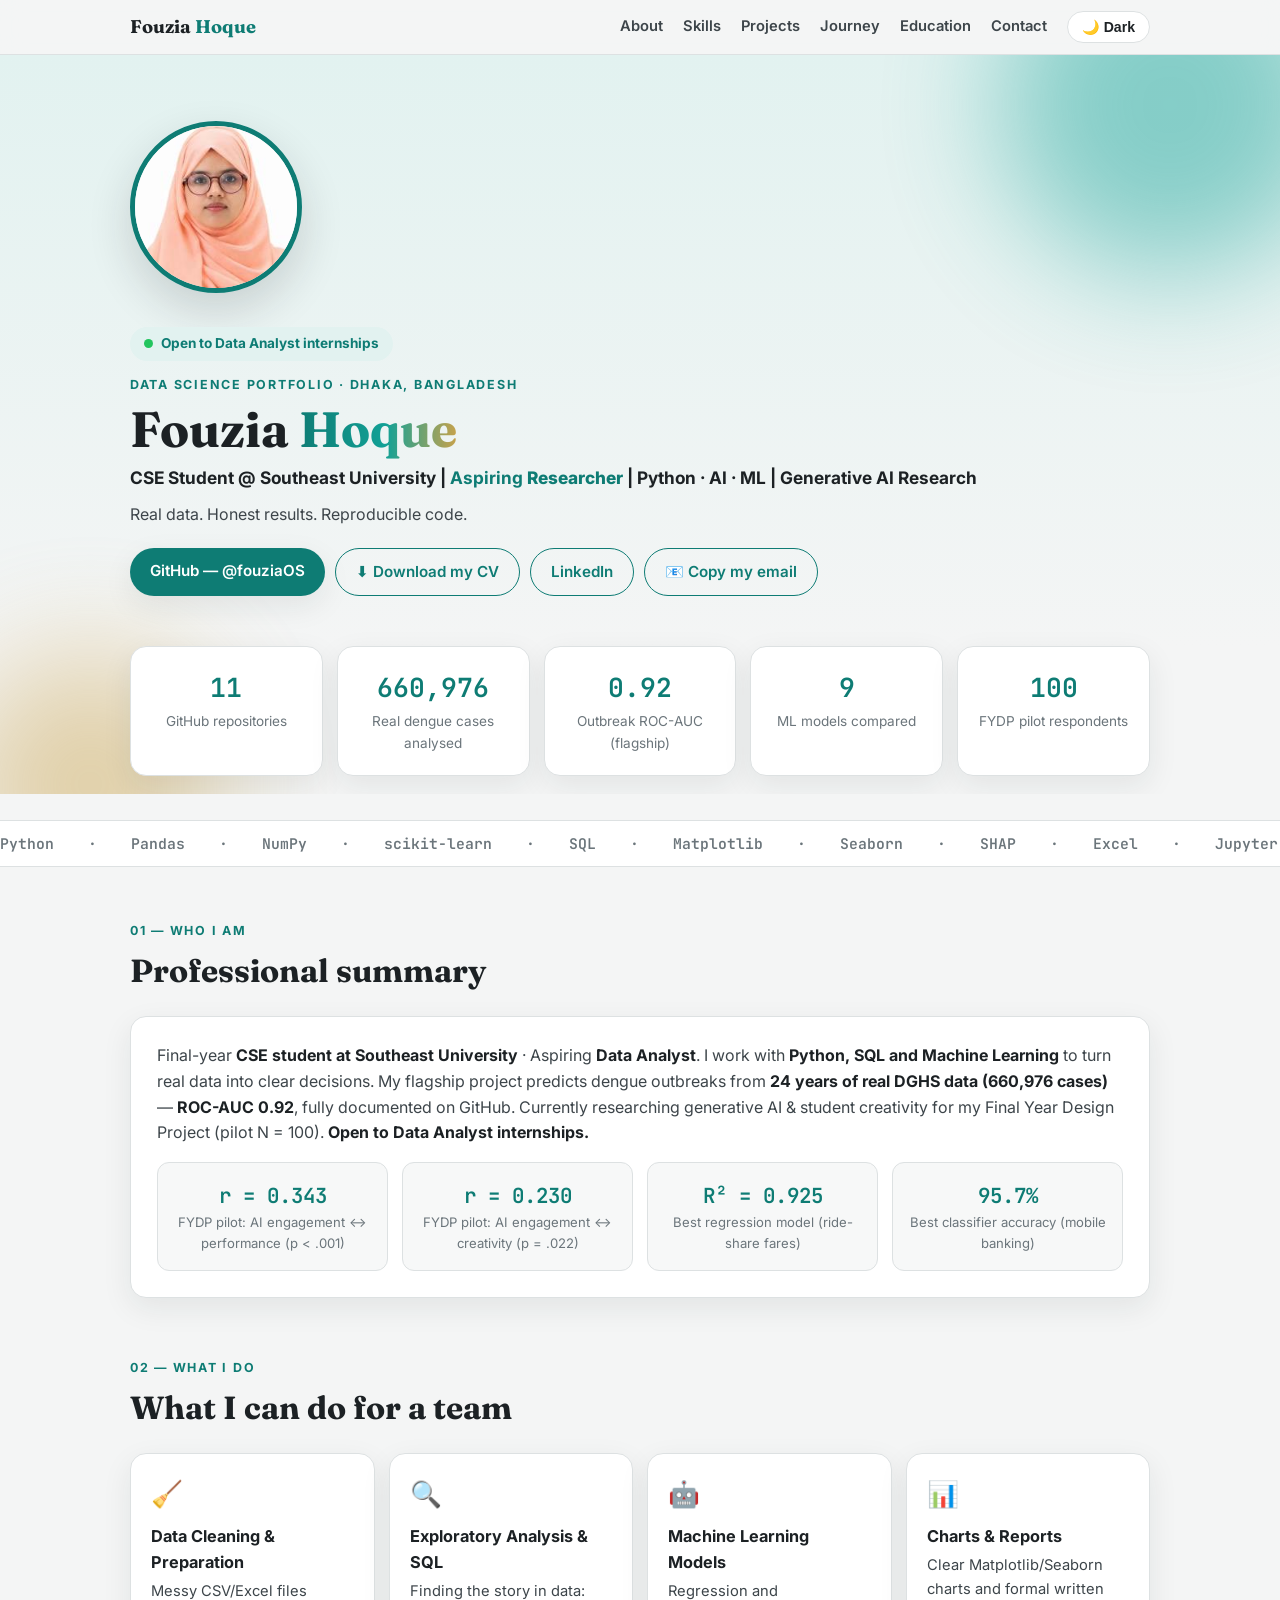
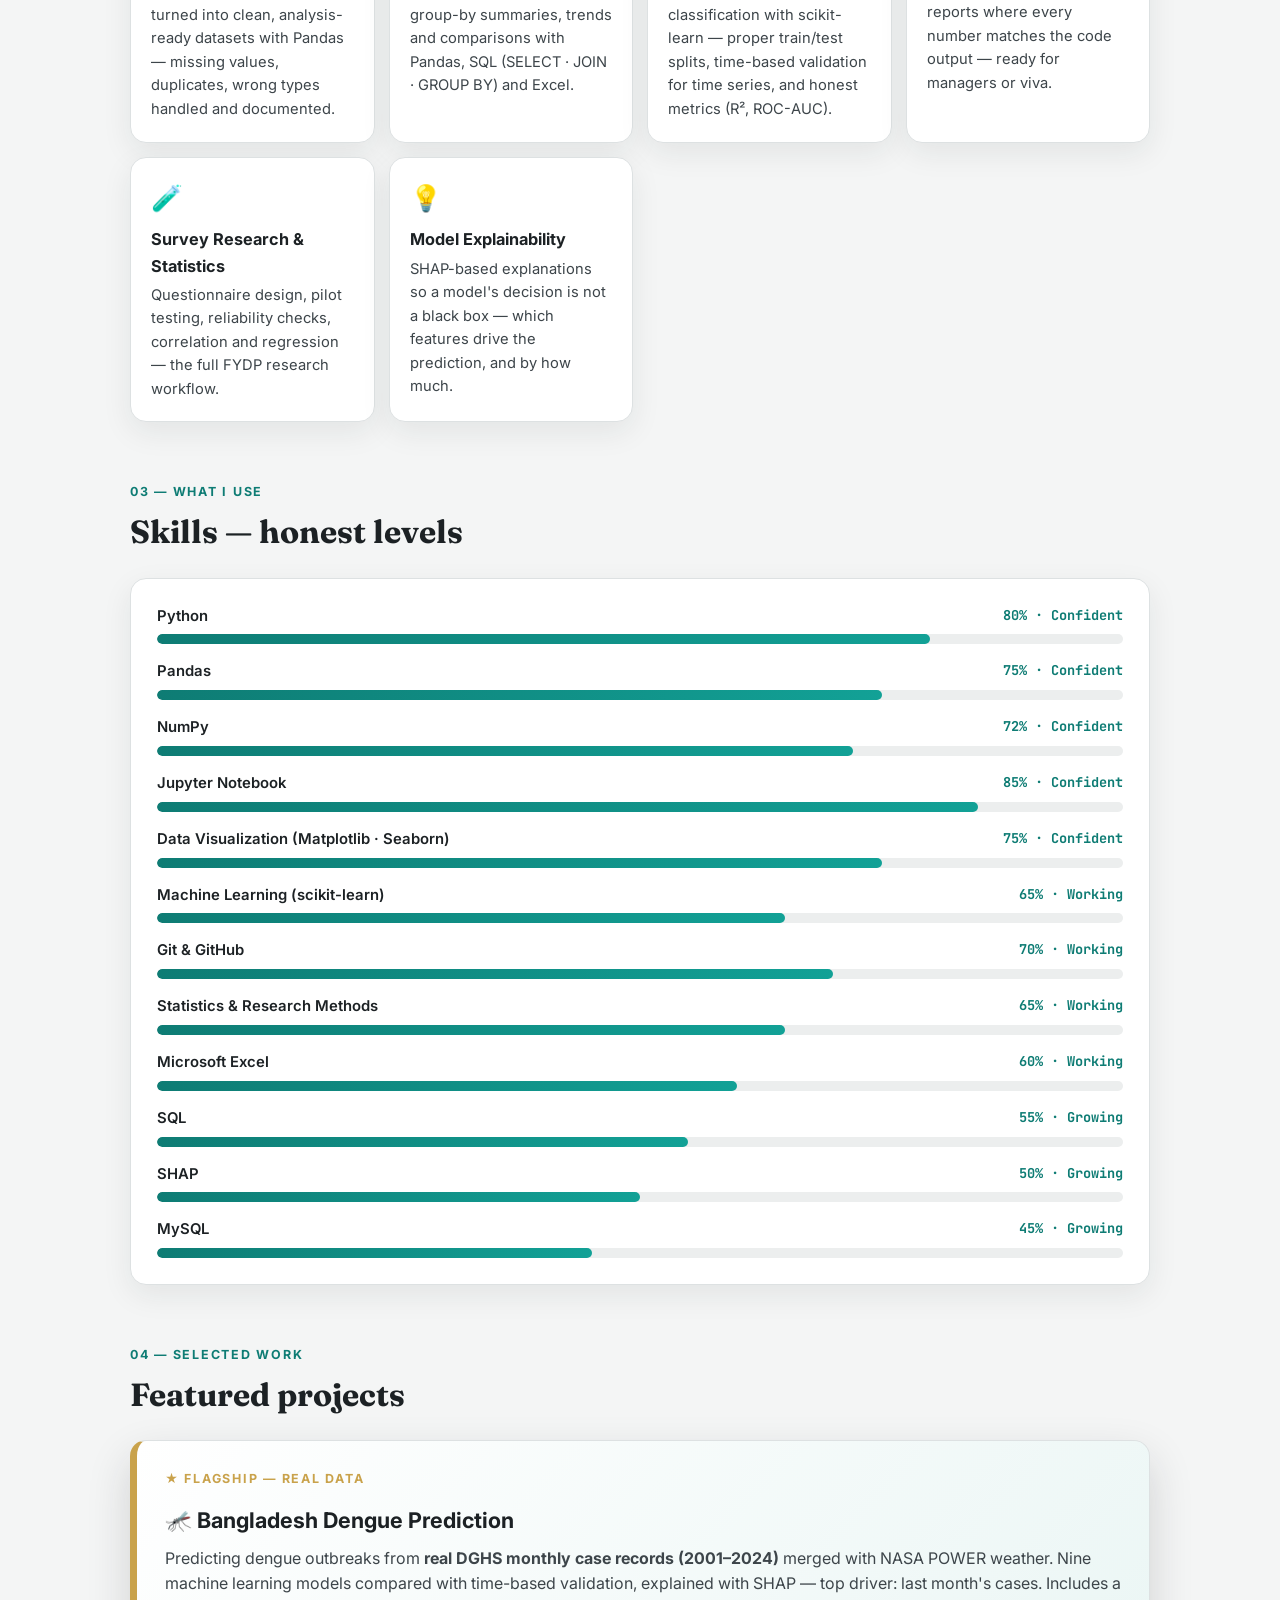
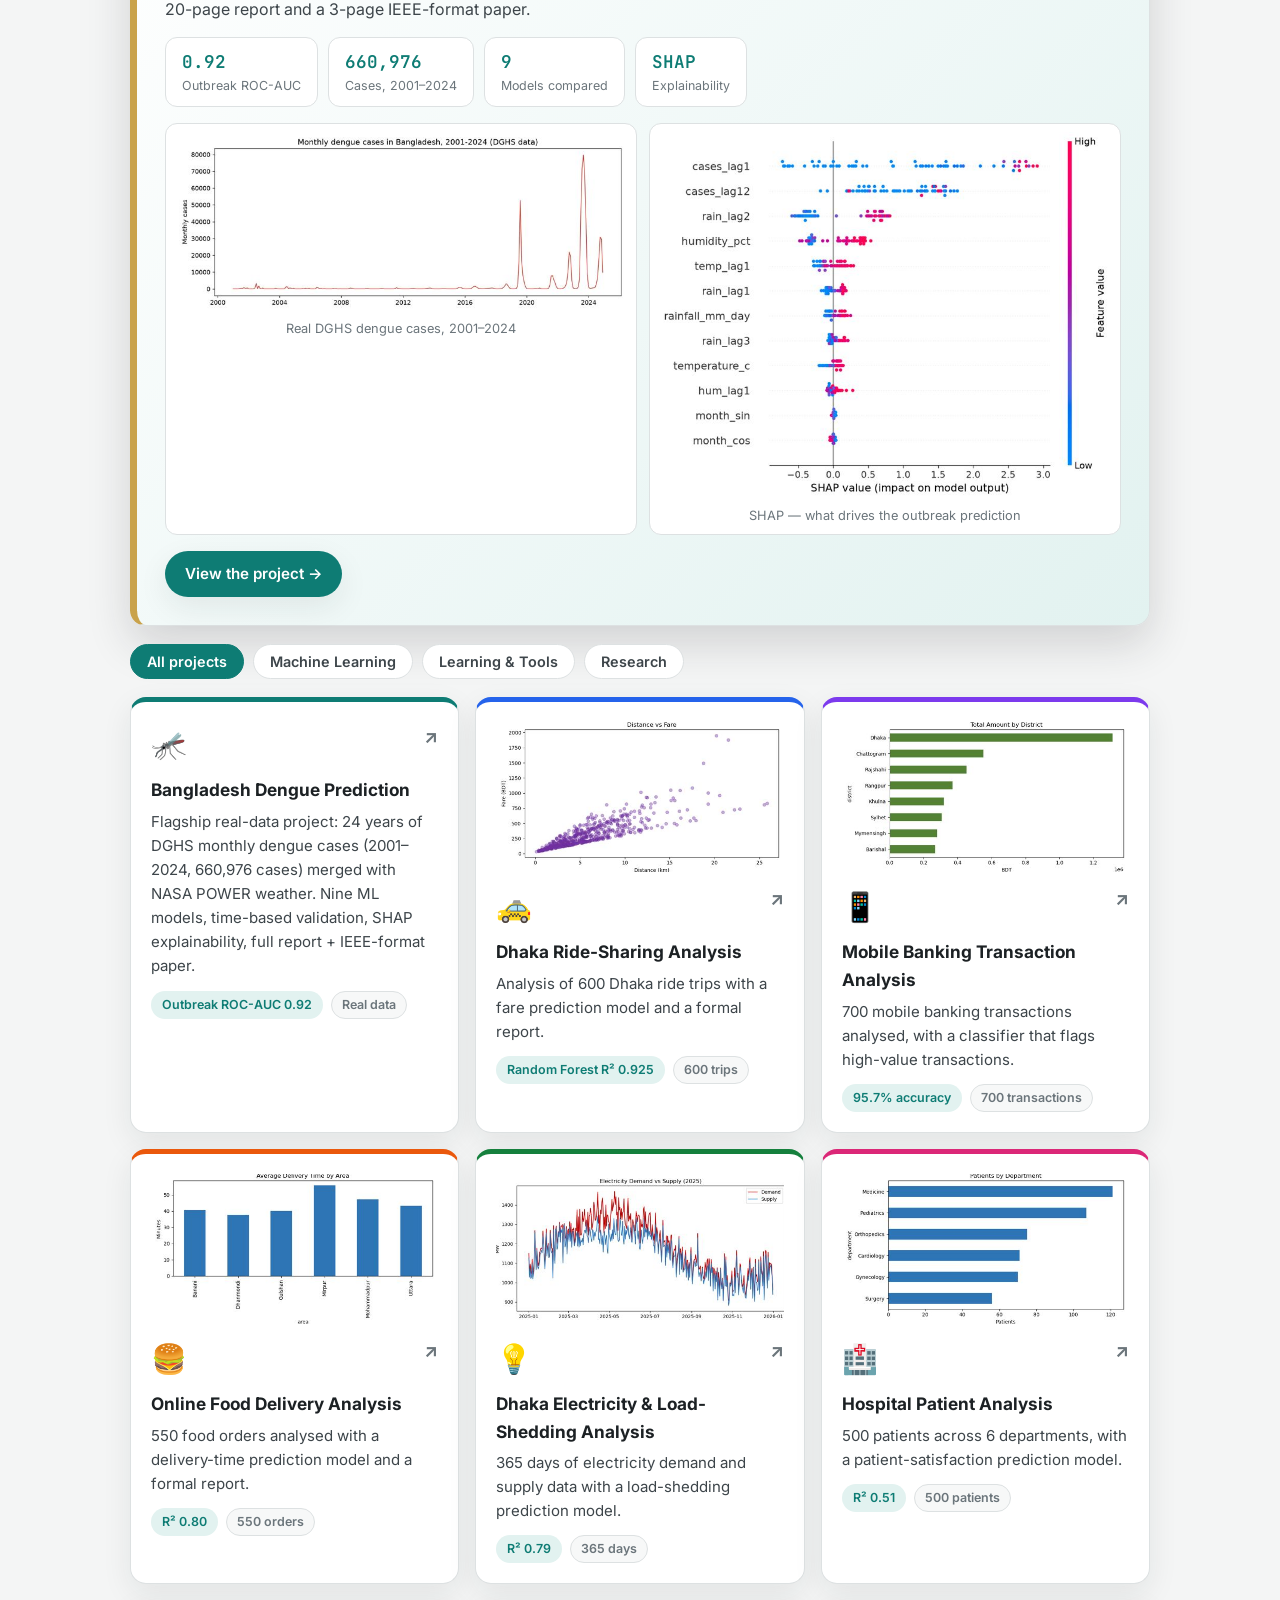
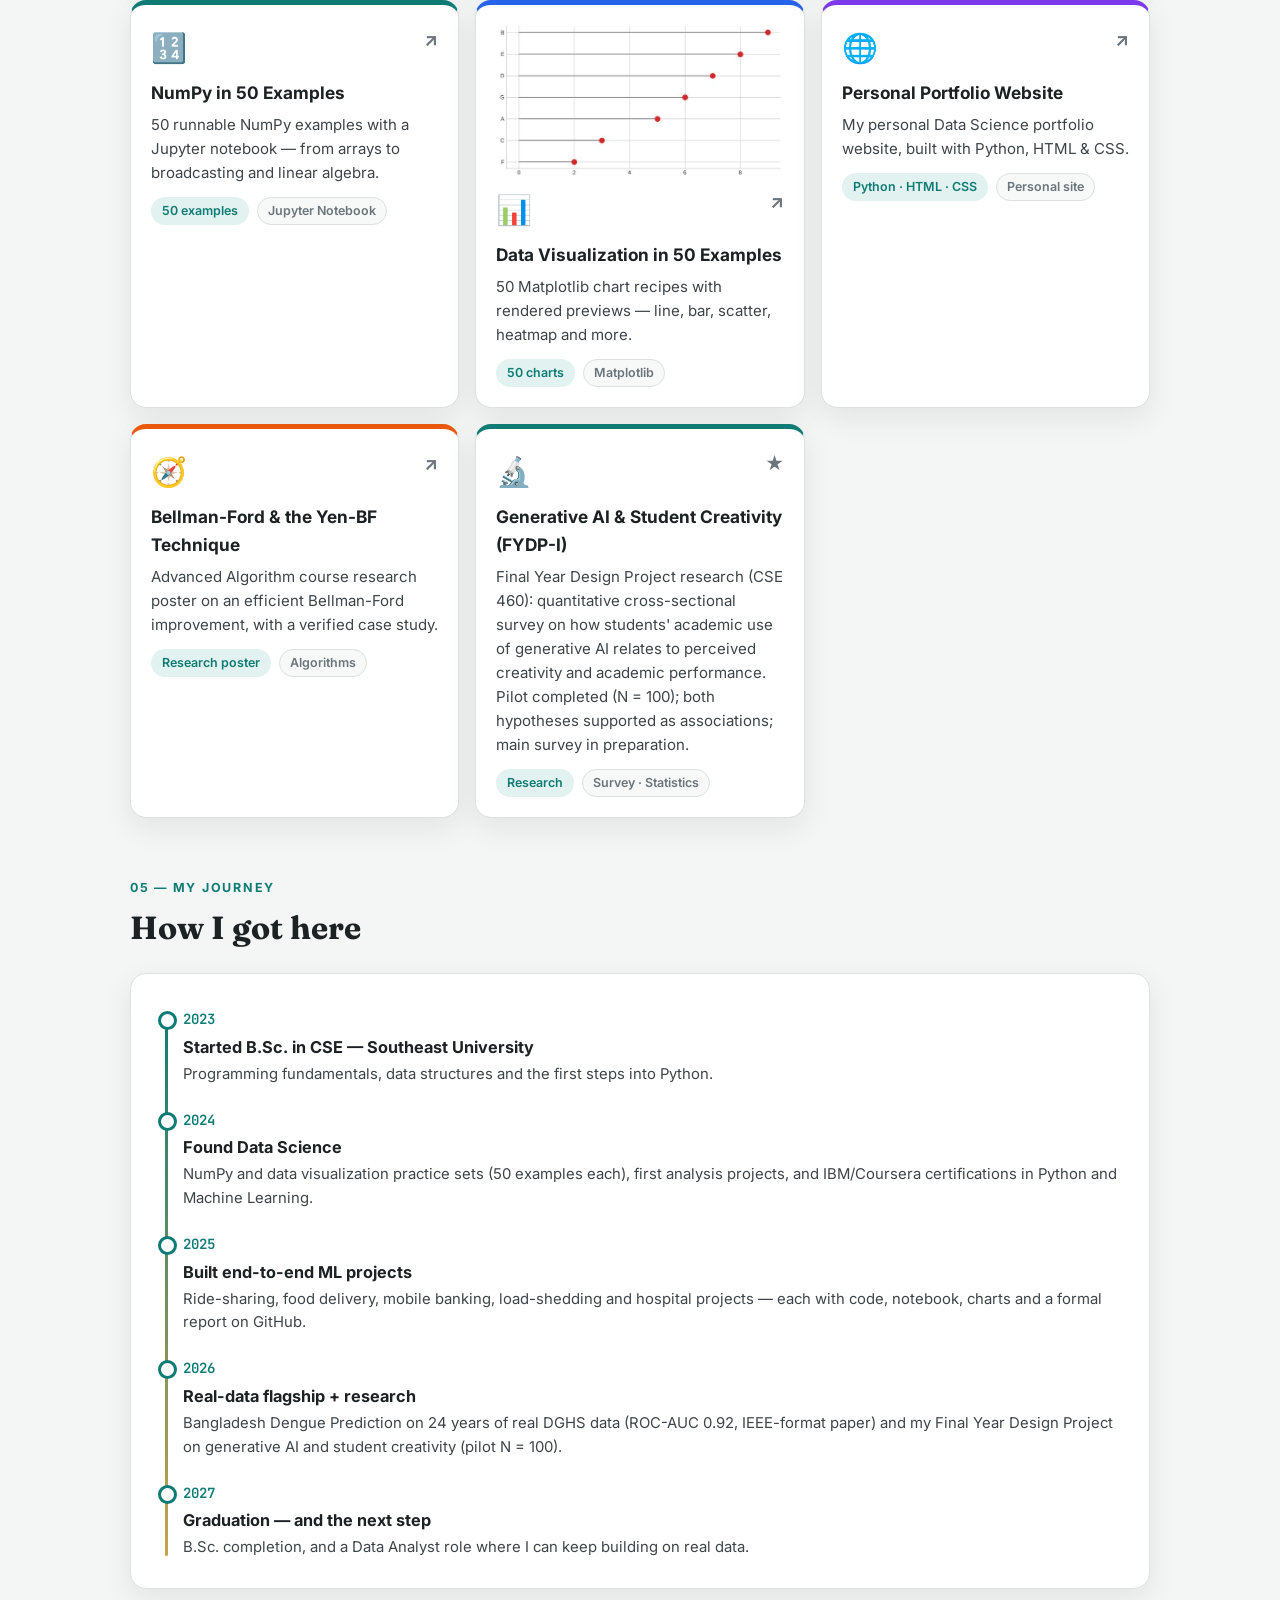
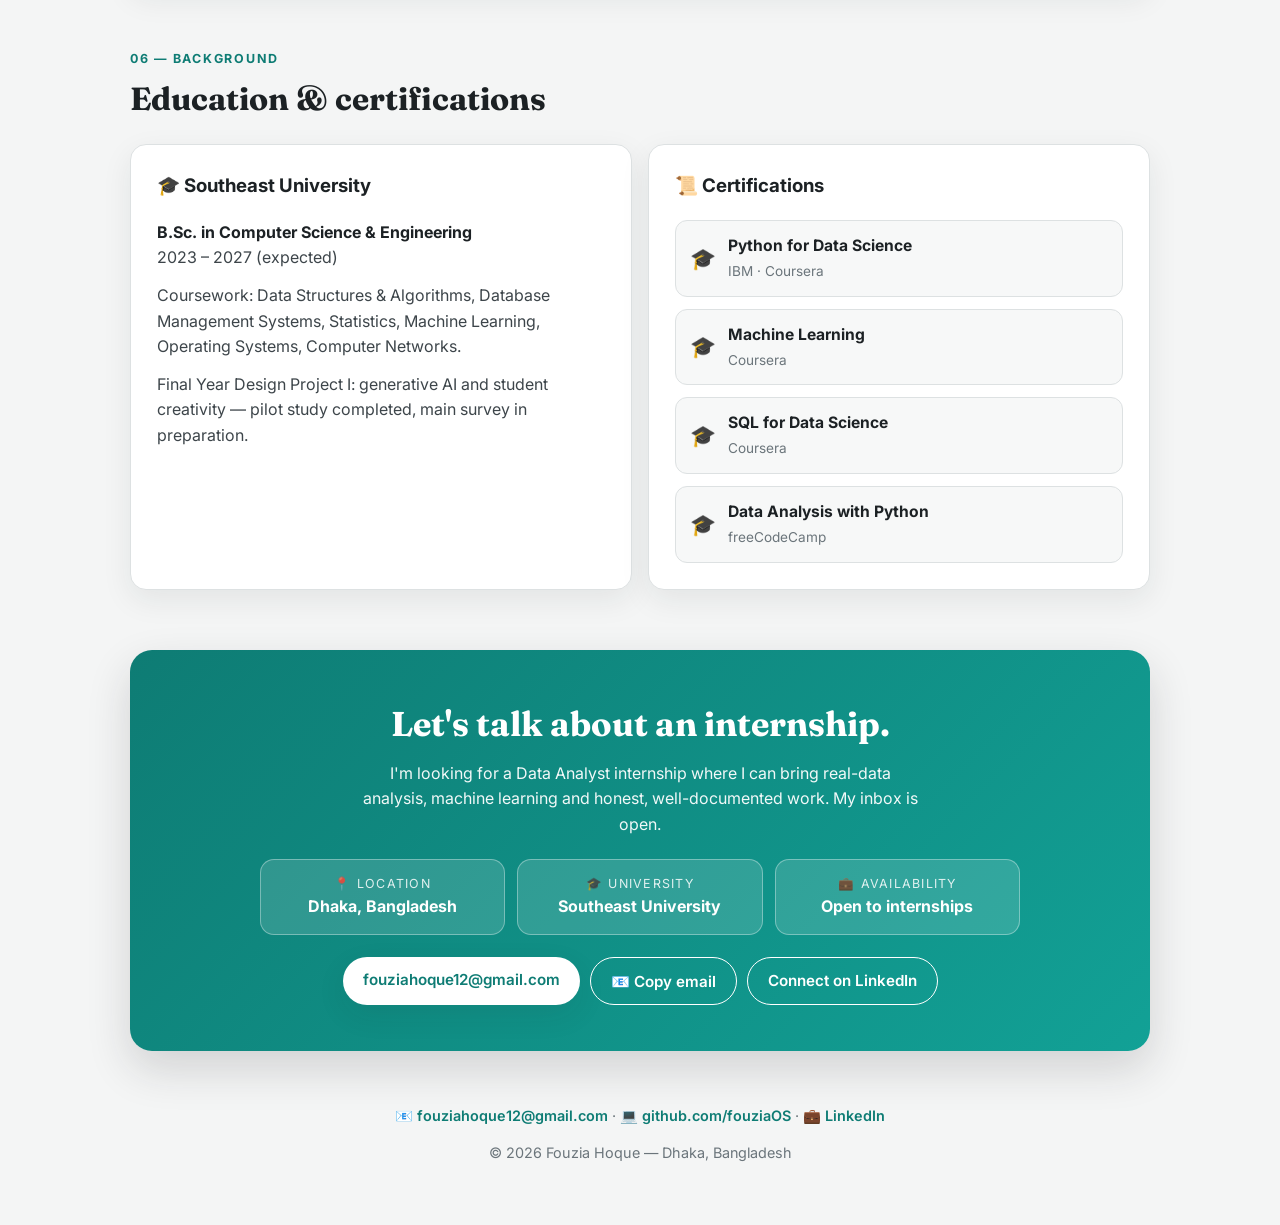
==== commit 8a1d2236: "Rename Fouzia_Hoque_Portfolio.html to index.html" ====
--- a/index.html
+++ b/index.html
@@ -193,7 +193,7 @@
       <p class="sub">Real data. Honest results. Reproducible code.</p>
       <div class="btns">
         <a class="btn primary" href="https://github.com/fouziaOS" target="_blank" rel="noopener">GitHub — @fouziaOS</a>
-        <a class="btn ghost" href="[data-uri]" download="Fouzia CV.pdf">⬇ Download my CV</a>
+        <a class="btn ghost" href="[data-uri]" download="Fouzia CV.pdf">⬇ Download my CV</a>
         <a class="btn ghost" href="https://www.linkedin.com/in/fouzia-hoque-a9711b3b2" target="_blank" rel="noopener">LinkedIn</a>
         <button class="btn ghost" onclick="copyEmail(this)">📧 Copy my email</button>
       </div>
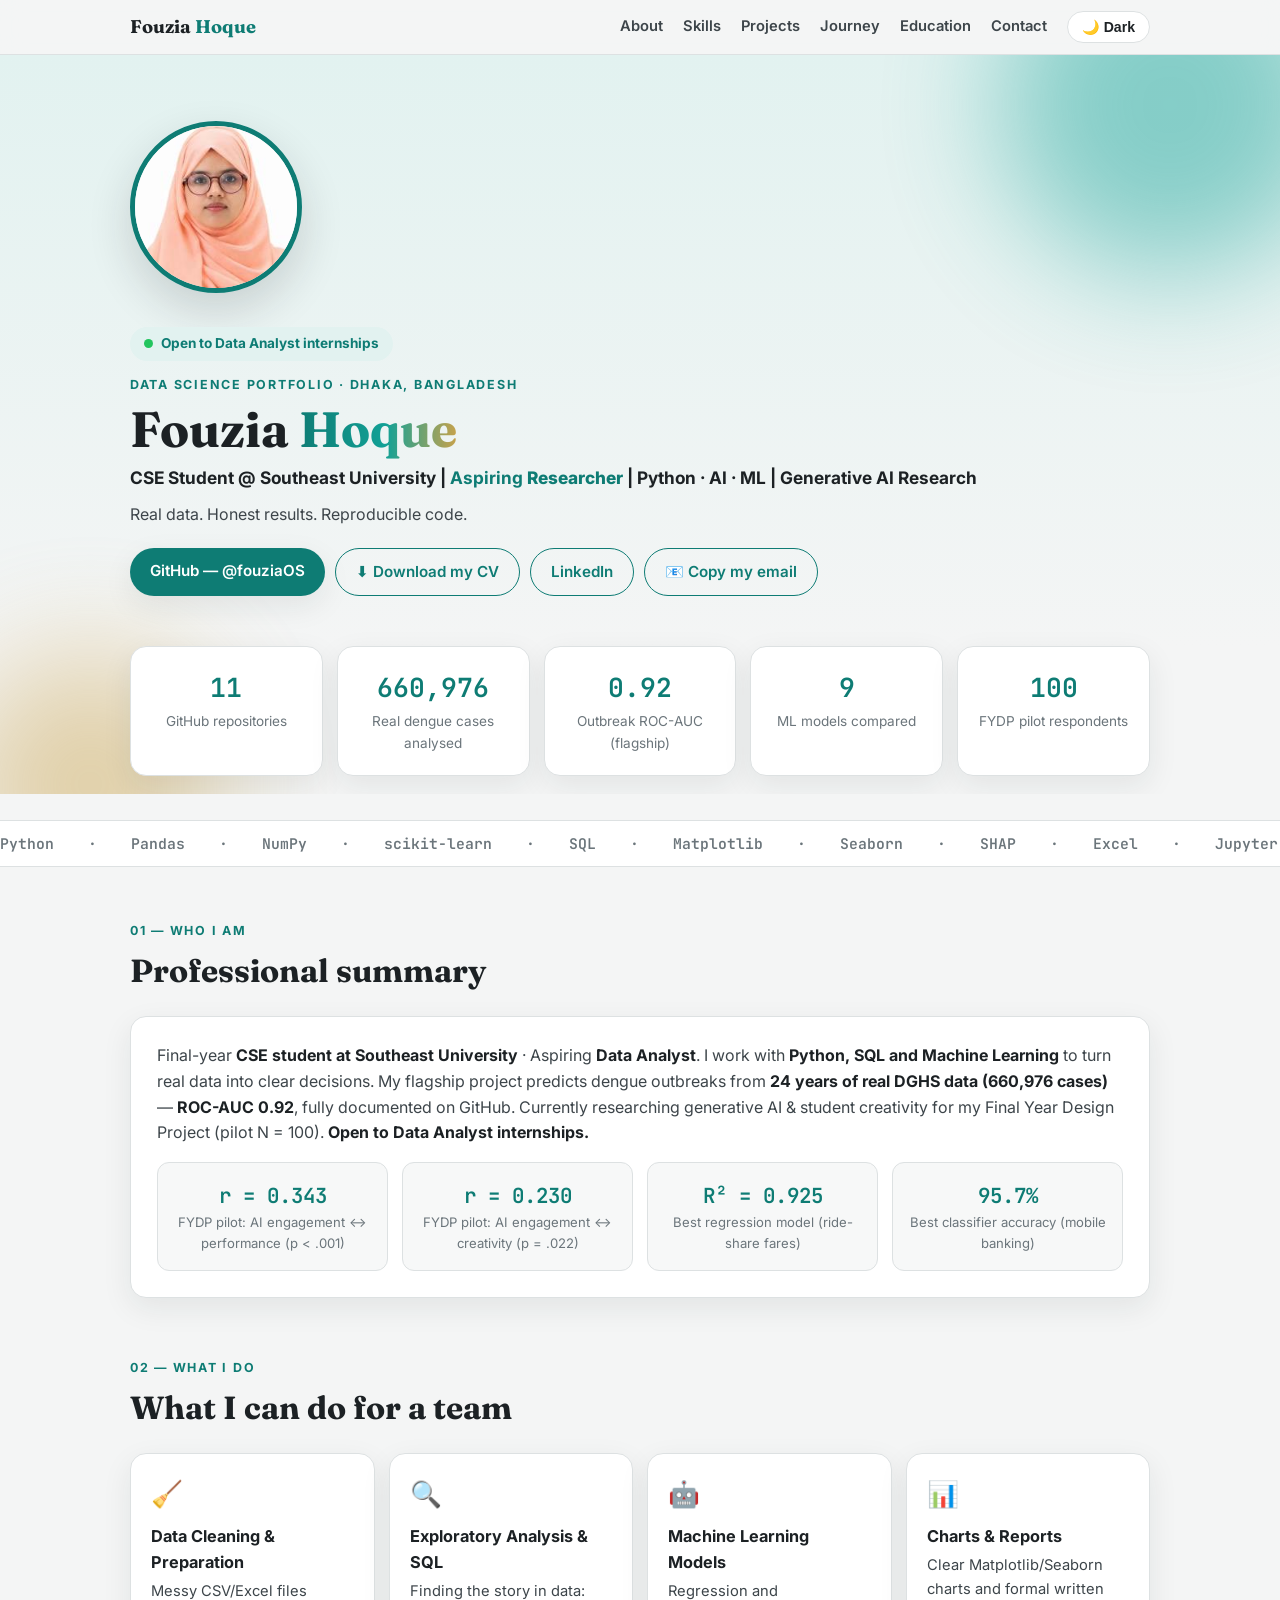
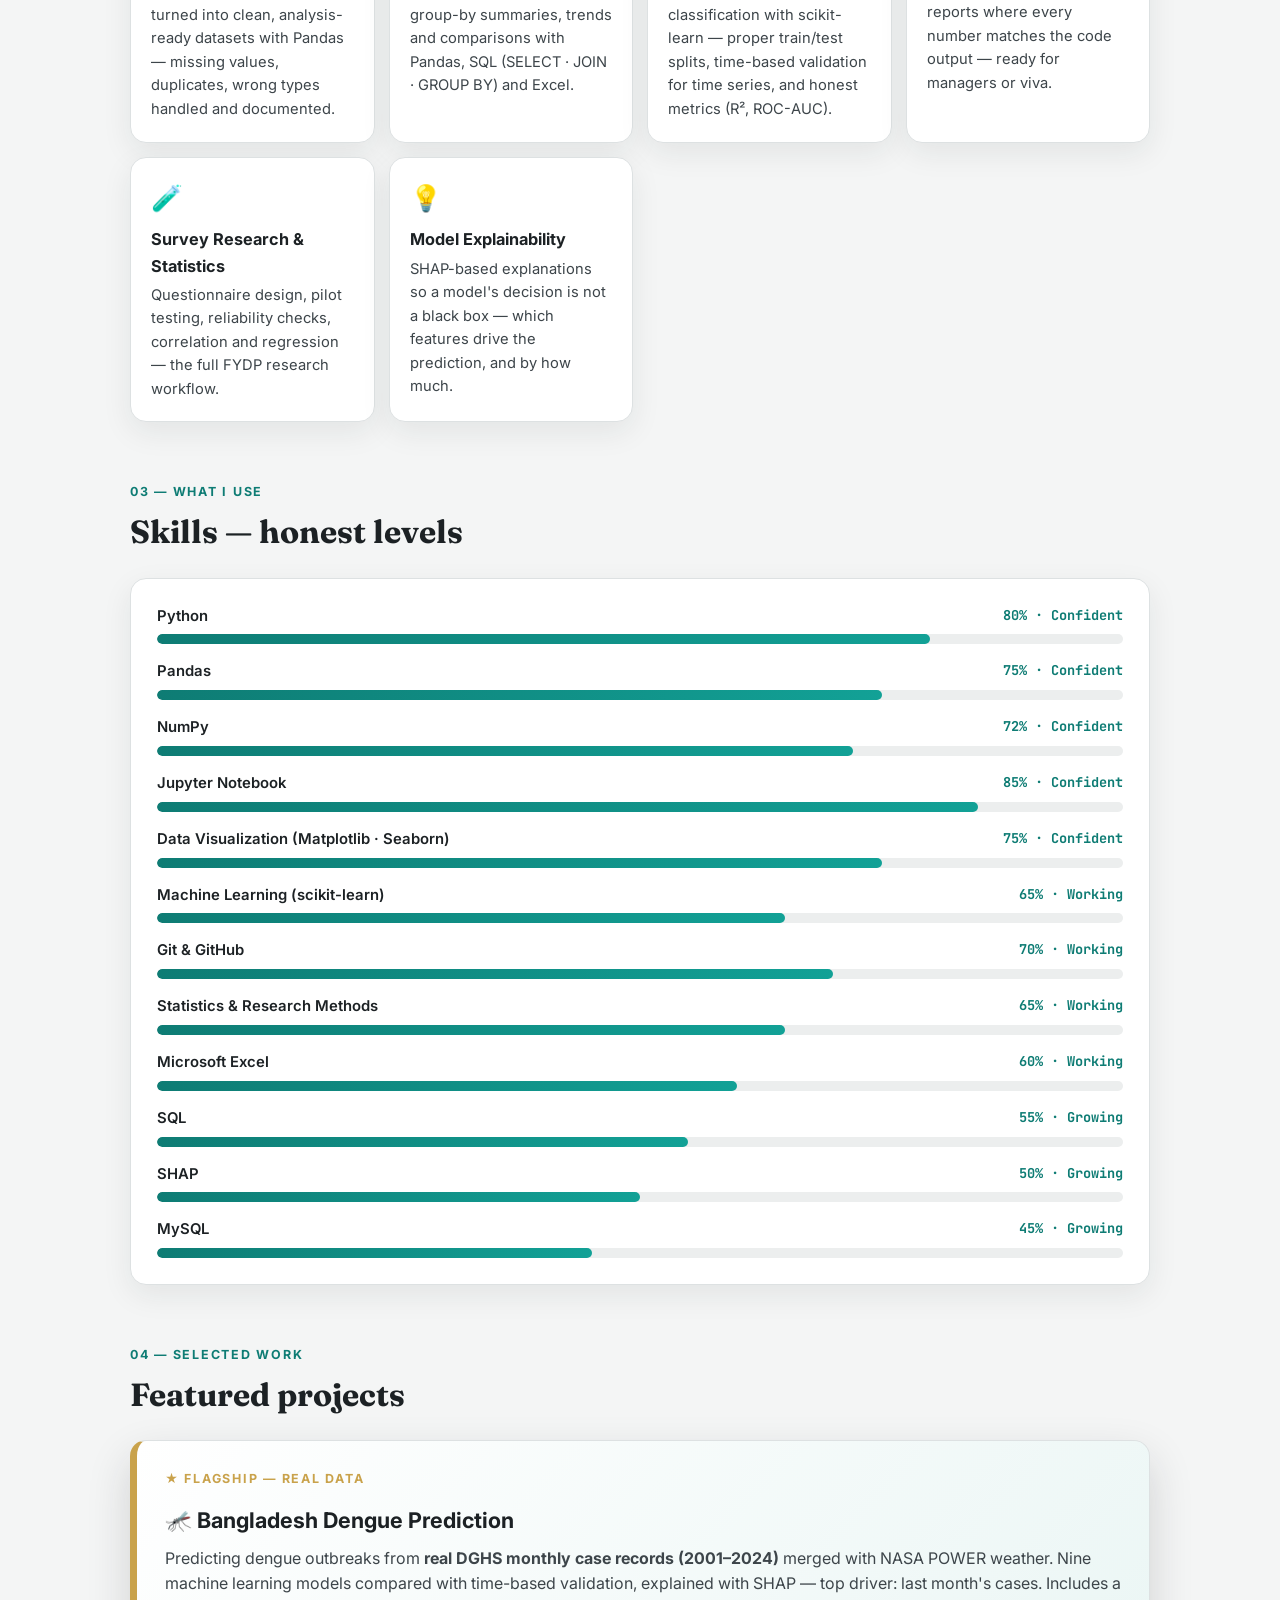
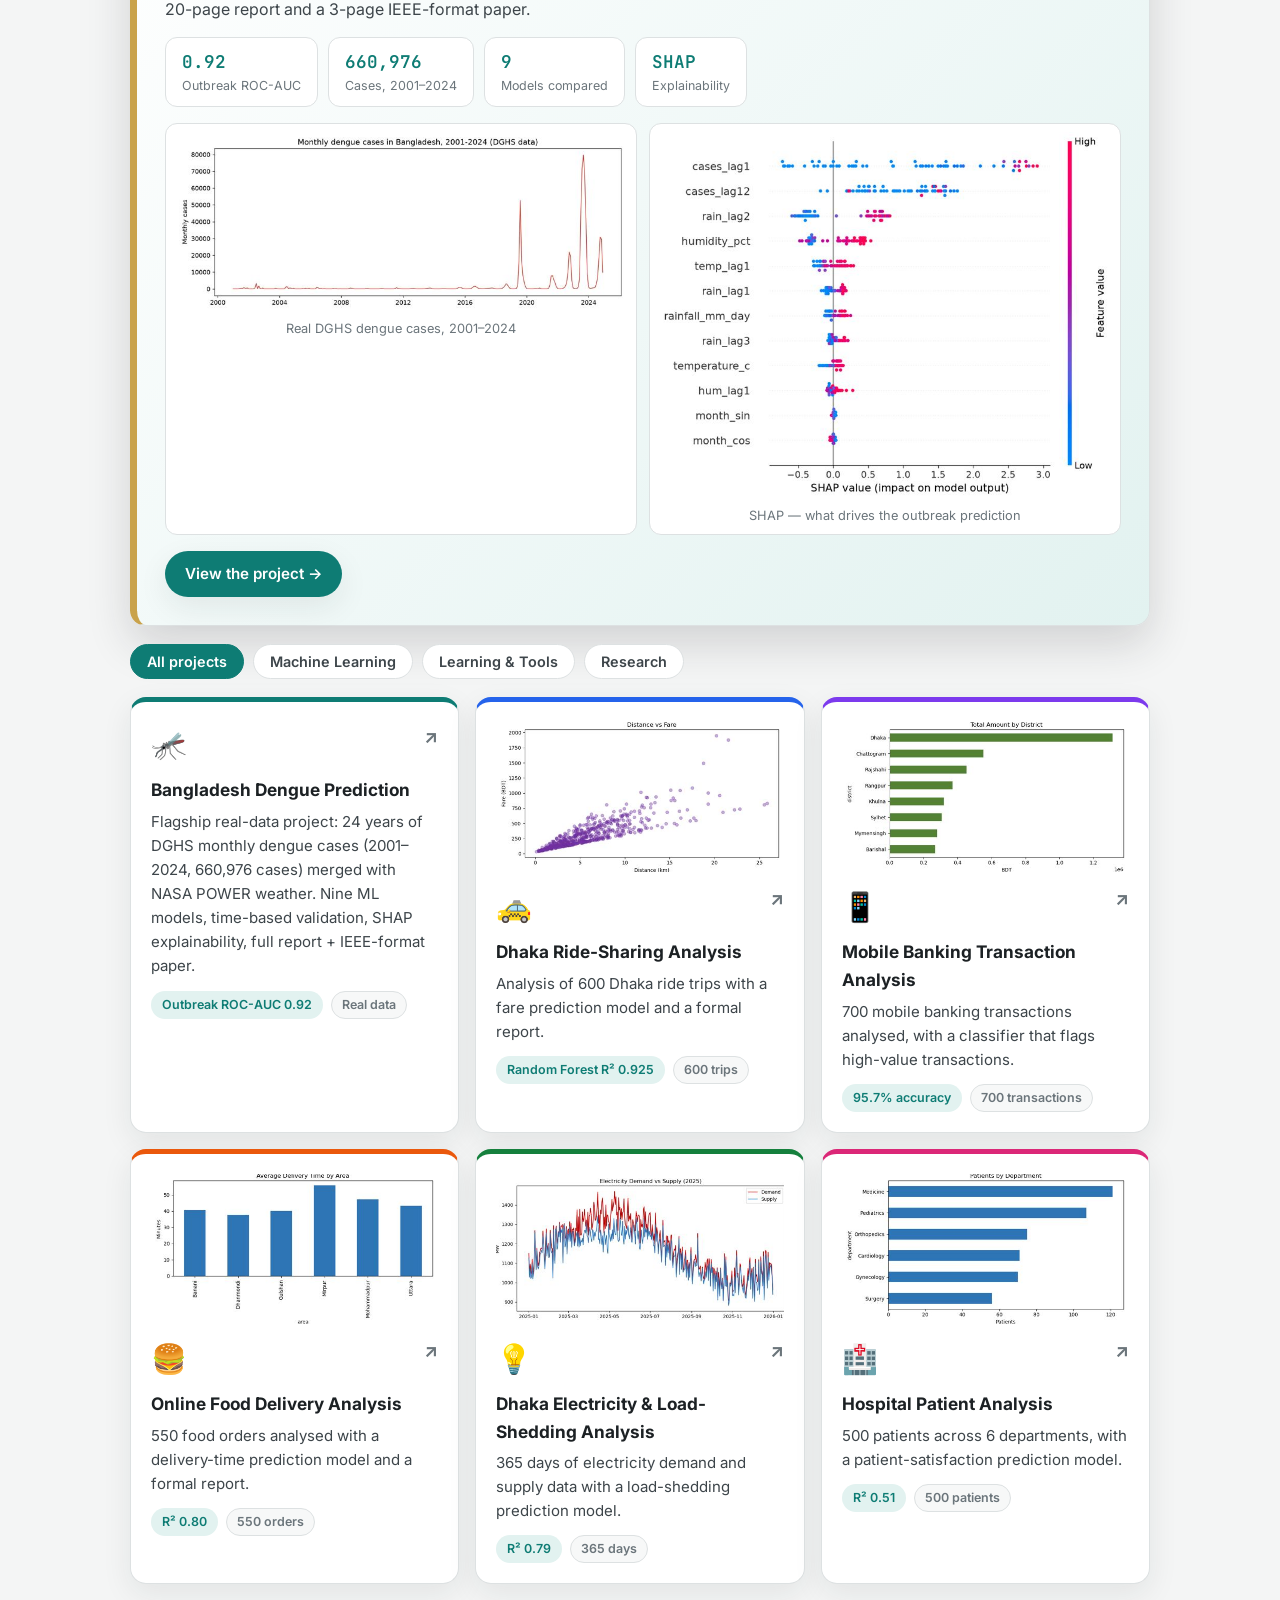
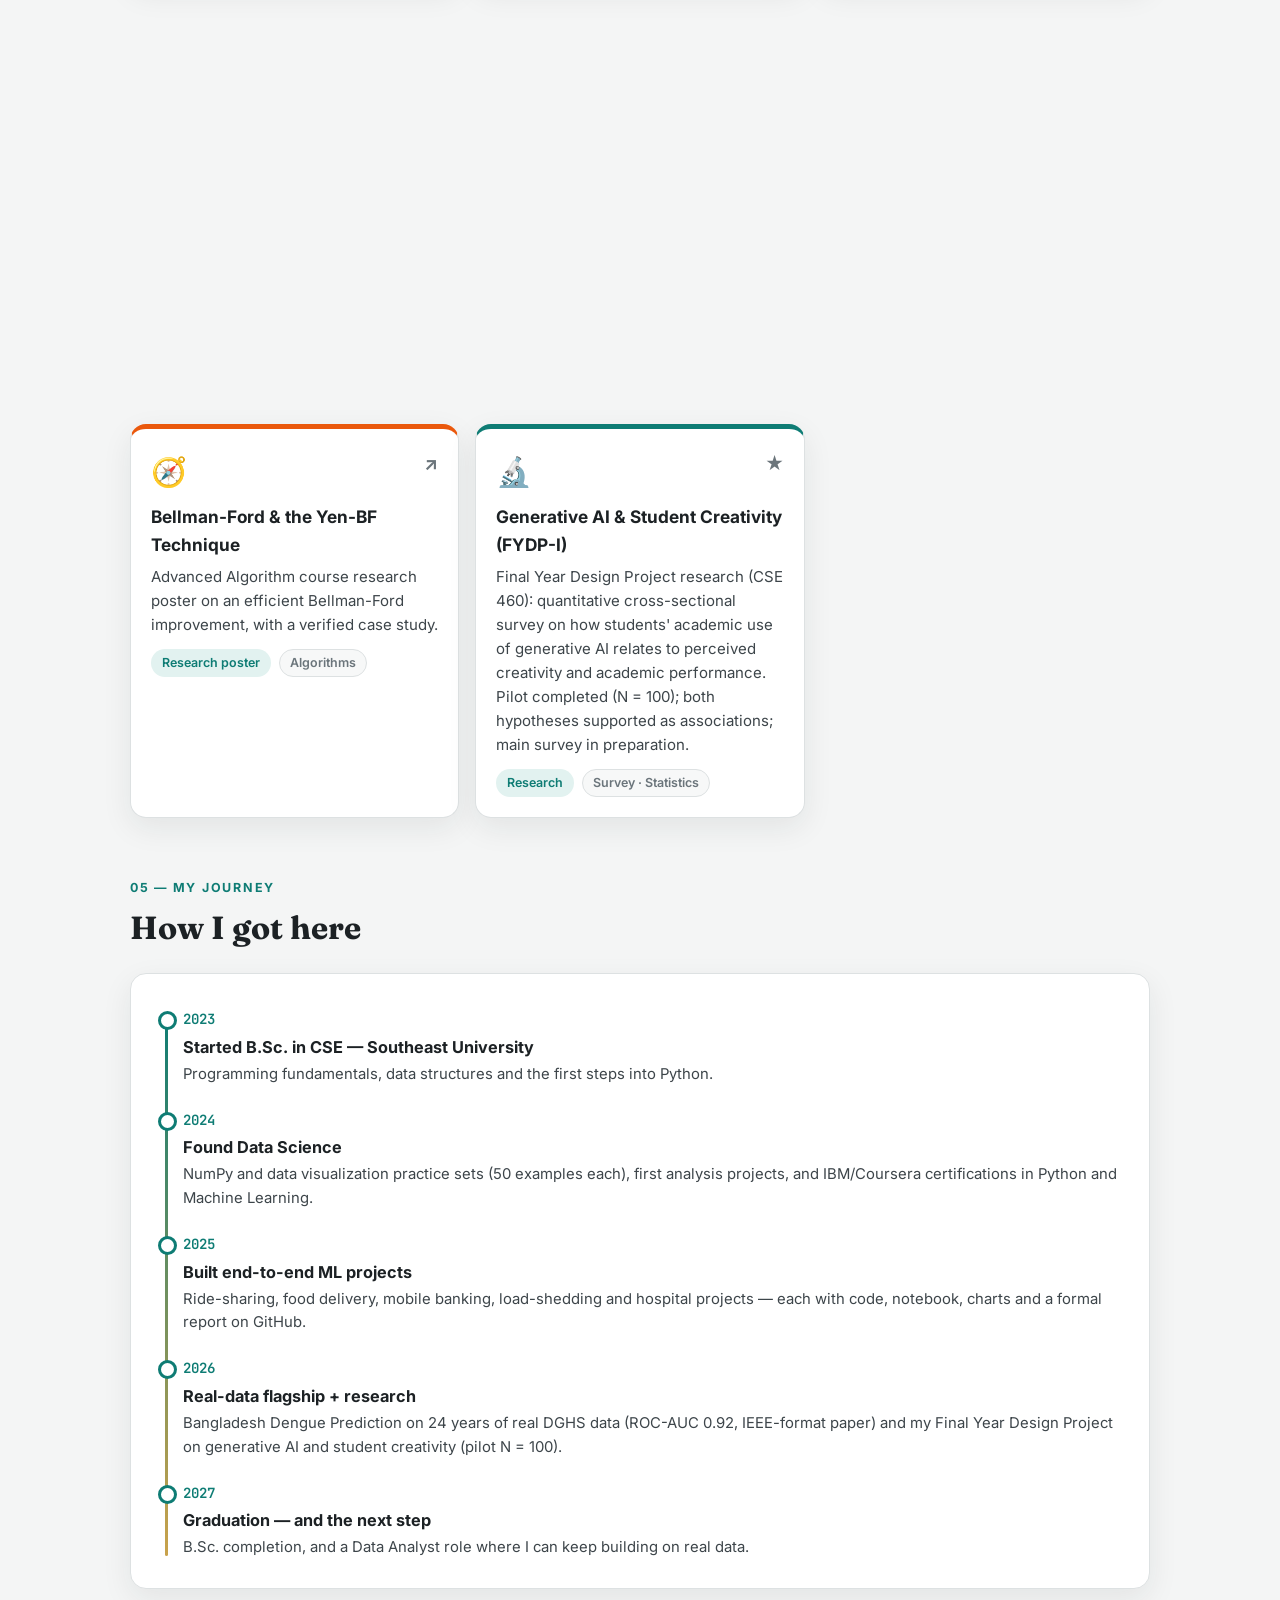
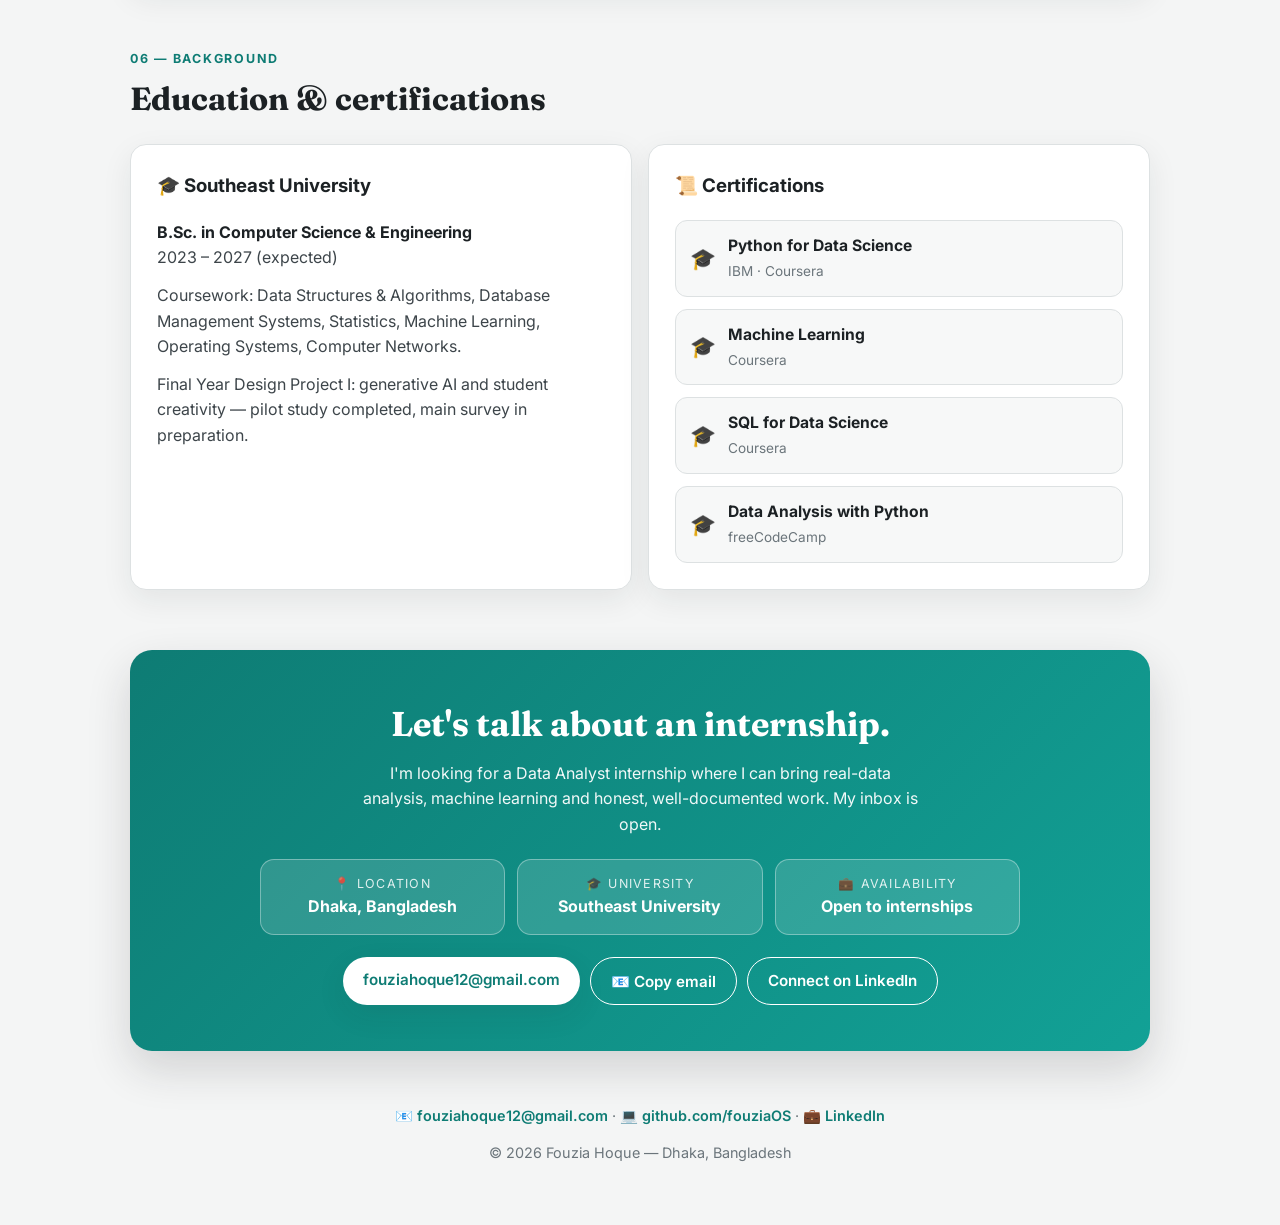
==== commit da872cf4: "Rename Fouzia_Hoque_Portfolio.html to index.html" ====
--- a/index.html
+++ b/index.html
@@ -193,7 +193,7 @@
       <p class="sub">Real data. Honest results. Reproducible code.</p>
       <div class="btns">
         <a class="btn primary" href="https://github.com/fouziaOS" target="_blank" rel="noopener">GitHub — @fouziaOS</a>
-        <a class="btn ghost" href="[data-uri]" download="Fouzia CV.pdf">⬇ Download my CV</a>
+        <a class="btn ghost" href="[data-uri]" download="Fouzia CV.pdf">⬇ Download my CV</a>
         <a class="btn ghost" href="https://www.linkedin.com/in/fouzia-hoque-a9711b3b2" target="_blank" rel="noopener">LinkedIn</a>
         <button class="btn ghost" onclick="copyEmail(this)">📧 Copy my email</button>
       </div>
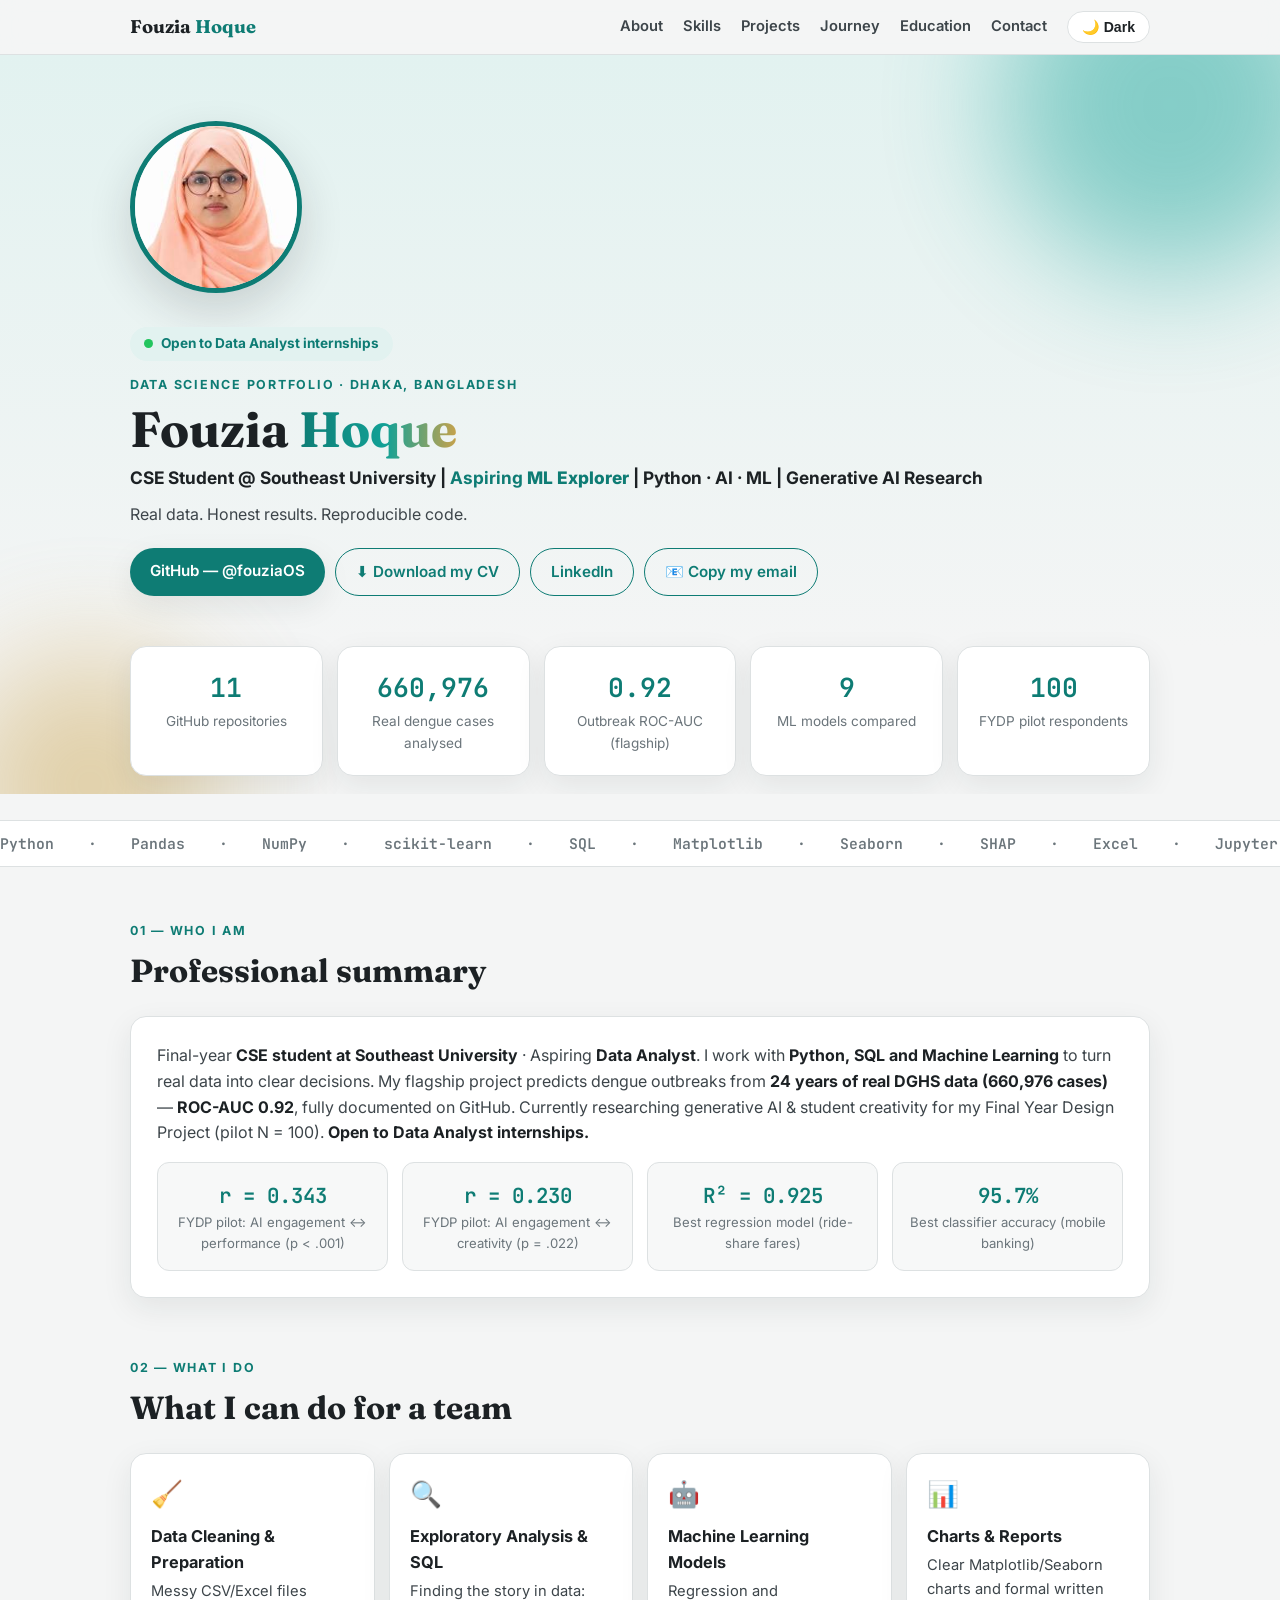
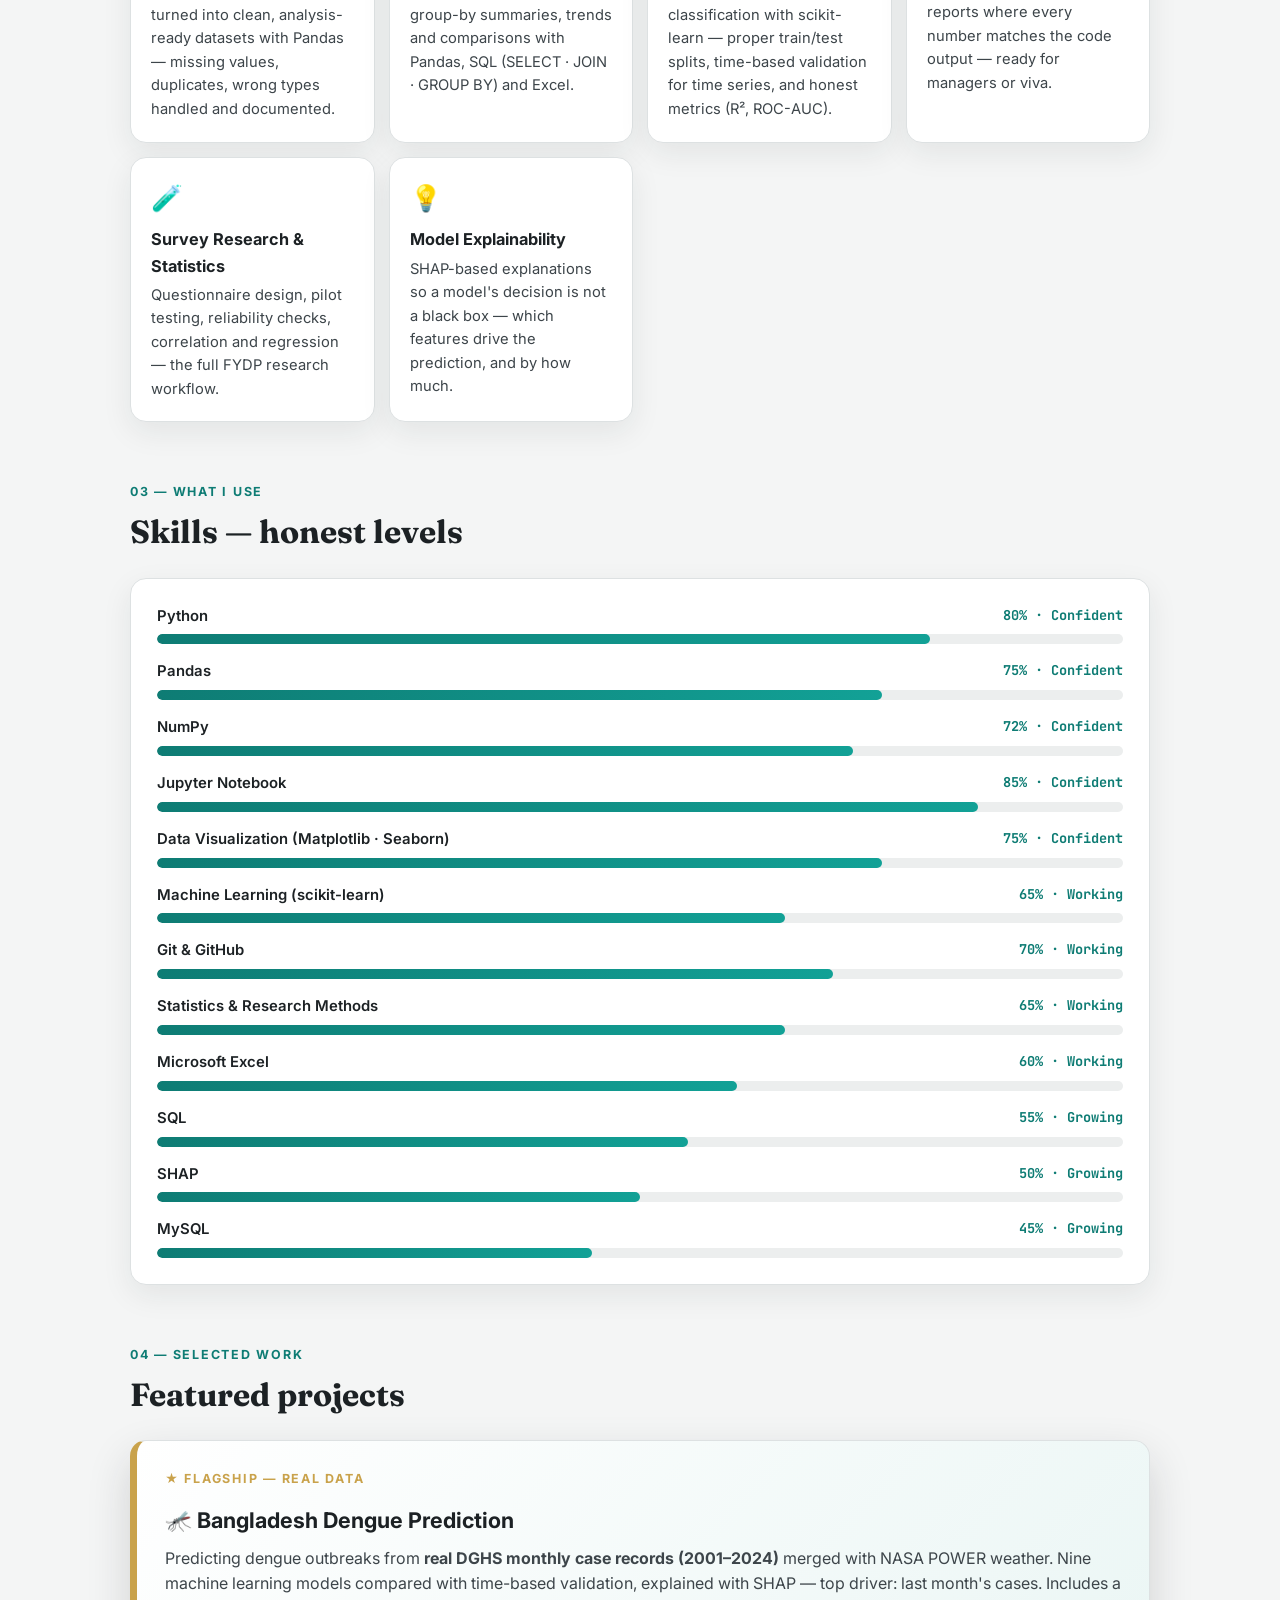
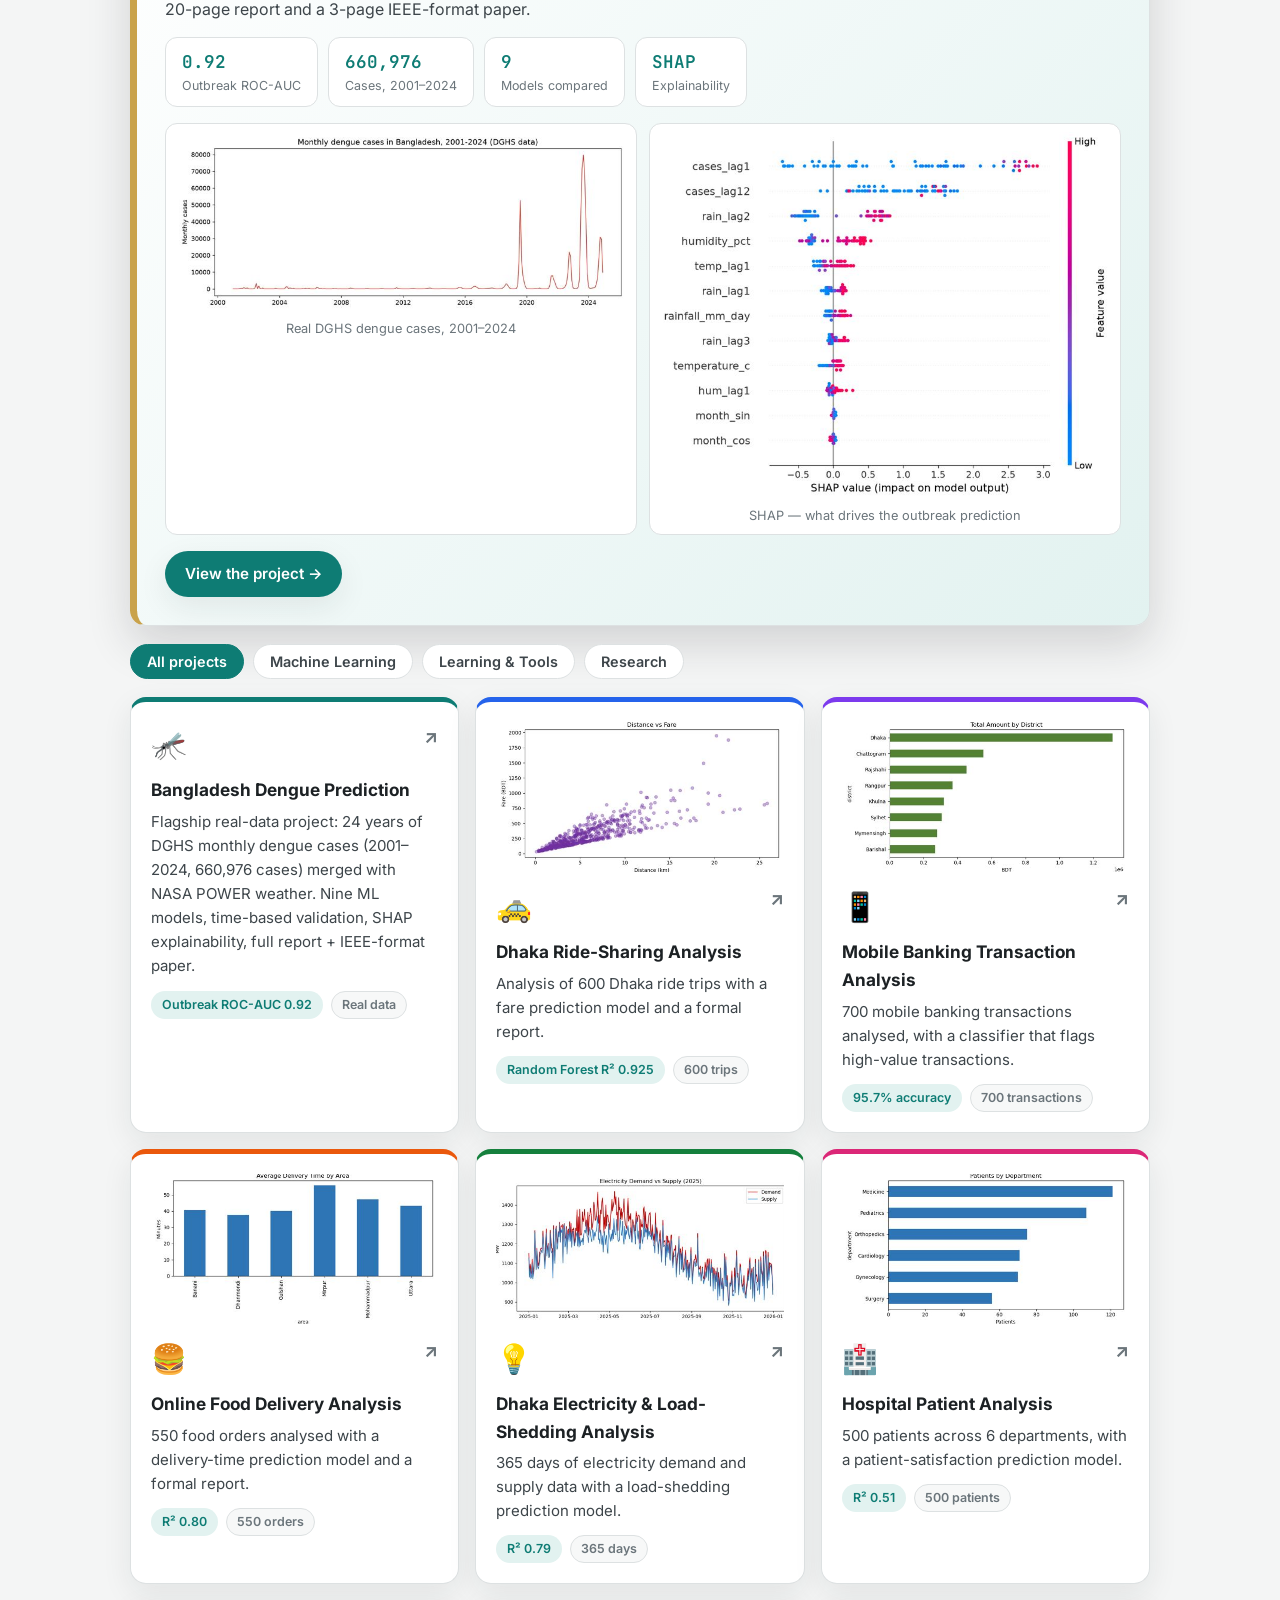
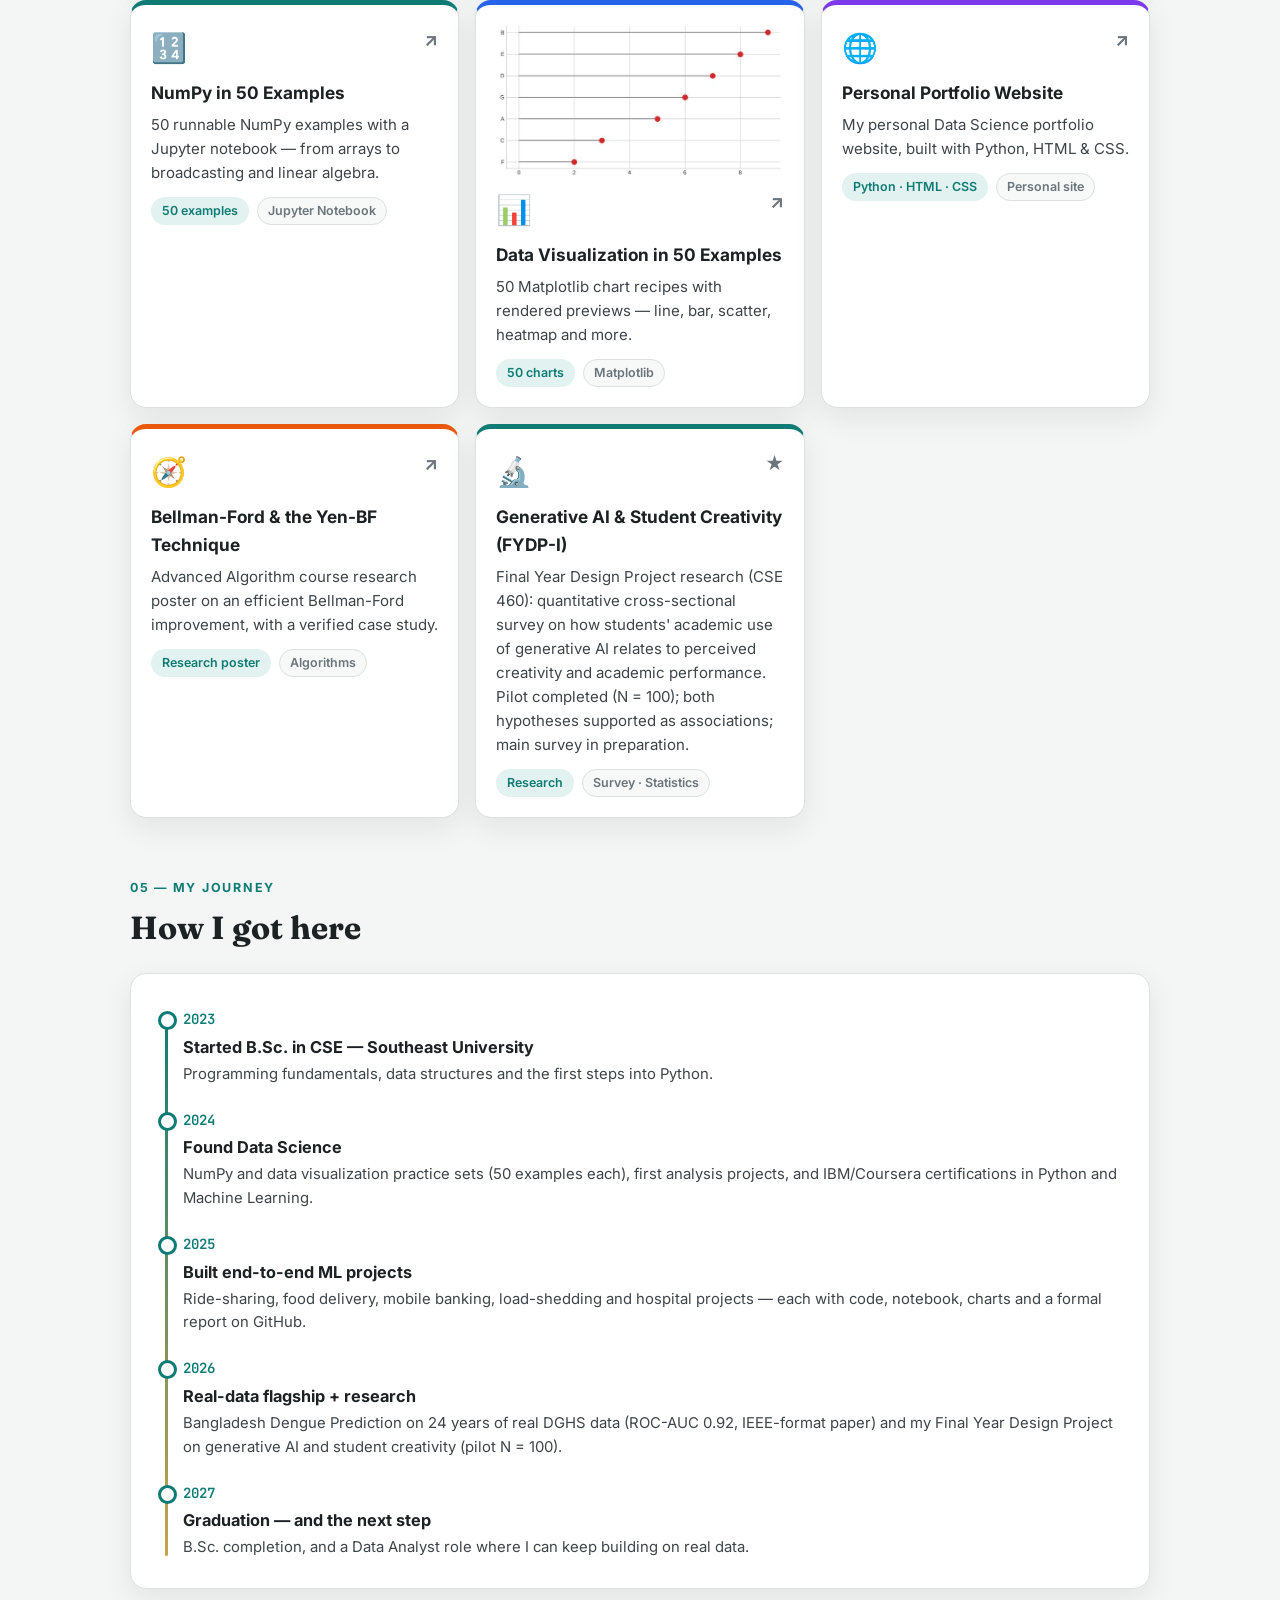
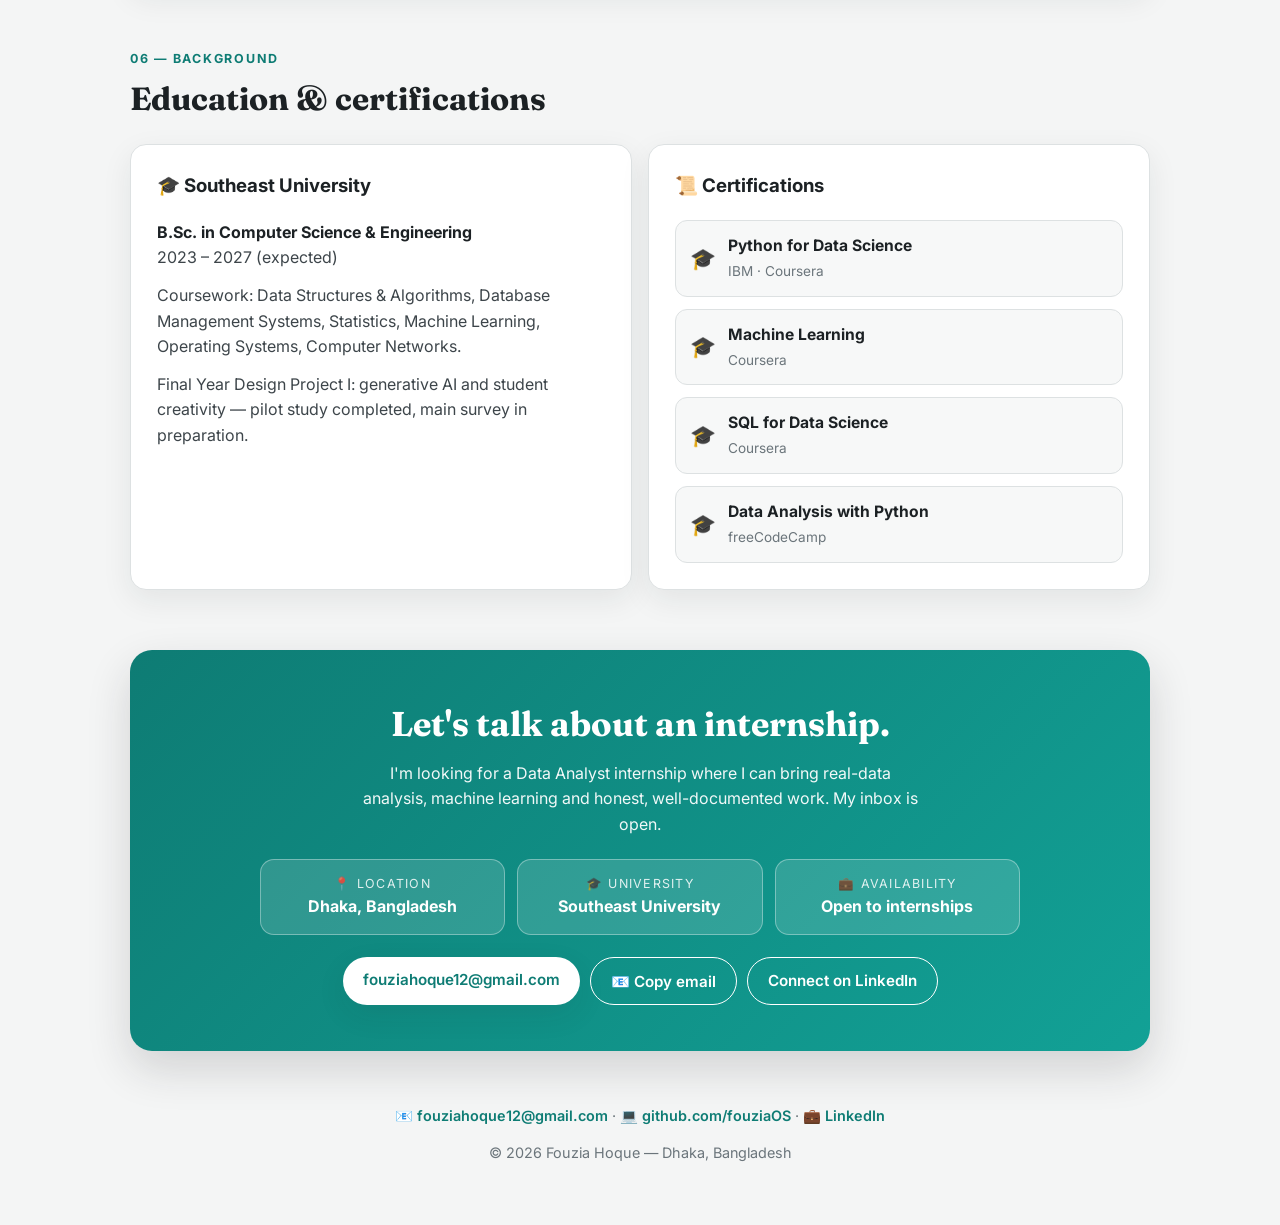
==== commit 8d62c469: "Rename Fouzia_Hoque_Portfolio.html to index.html" ====
--- a/index.html
+++ b/index.html
@@ -193,7 +193,7 @@
       <p class="sub">Real data. Honest results. Reproducible code.</p>
       <div class="btns">
         <a class="btn primary" href="https://github.com/fouziaOS" target="_blank" rel="noopener">GitHub — @fouziaOS</a>
-        <a class="btn ghost" href="[data-uri]" download="Fouzia CV.pdf">⬇ Download my CV</a>
+        <a class="btn ghost" href="[data-uri]" download="Fouzia CV.pdf">⬇ Download my CV</a>
         <a class="btn ghost" href="https://www.linkedin.com/in/fouzia-hoque-a9711b3b2" target="_blank" rel="noopener">LinkedIn</a>
         <button class="btn ghost" onclick="copyEmail(this)">📧 Copy my email</button>
       </div>
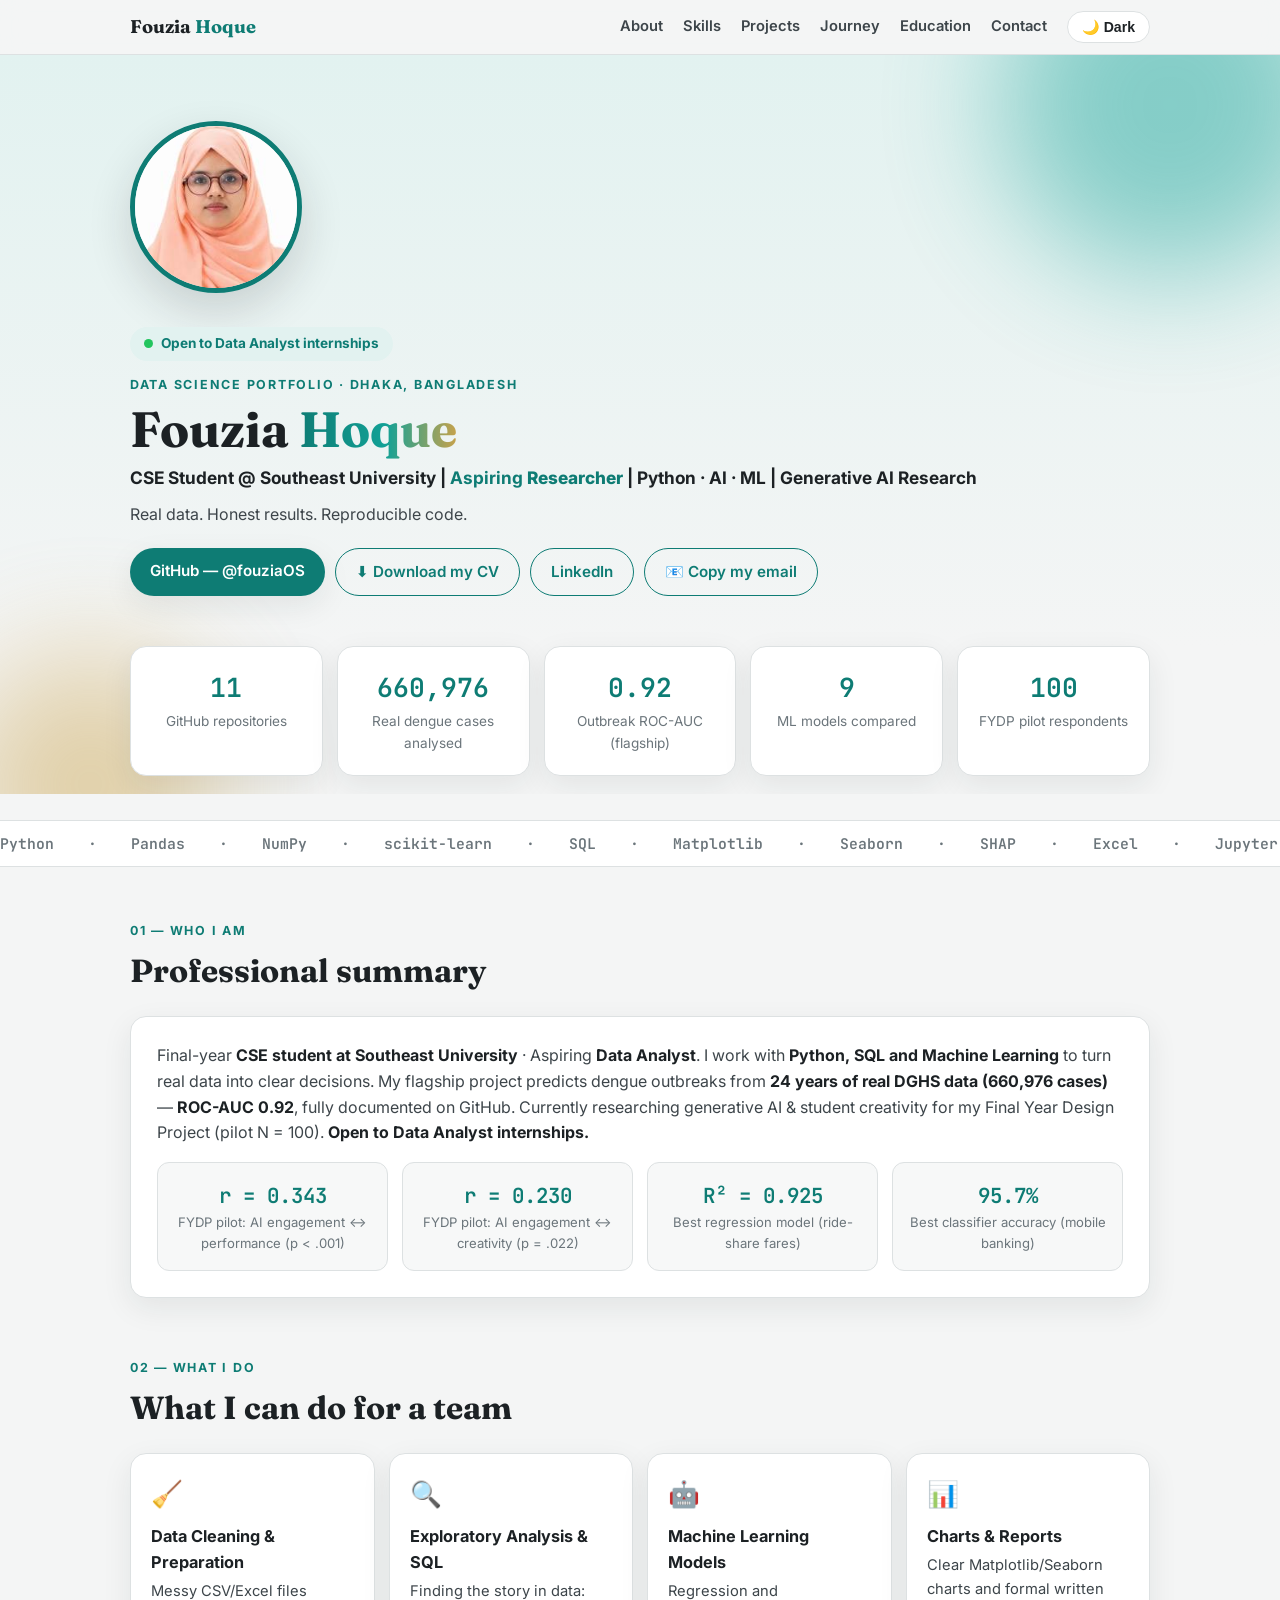
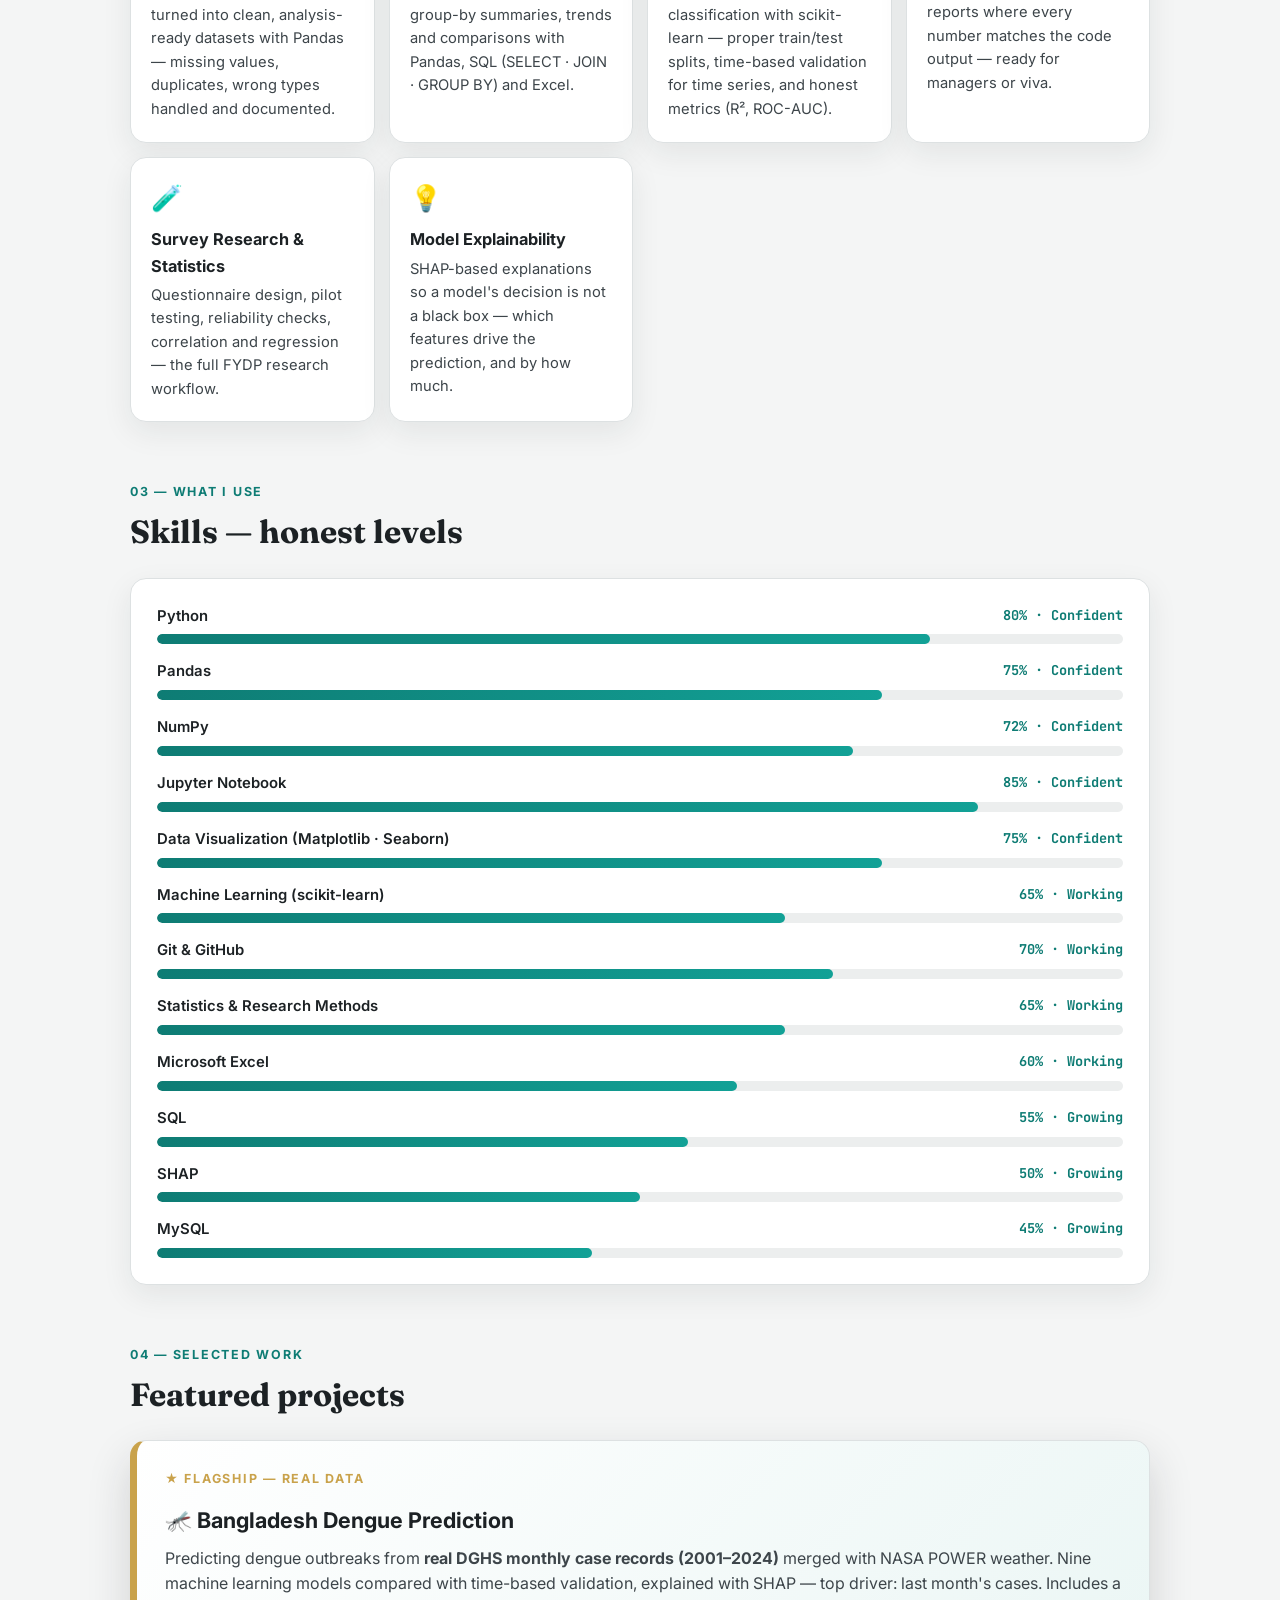
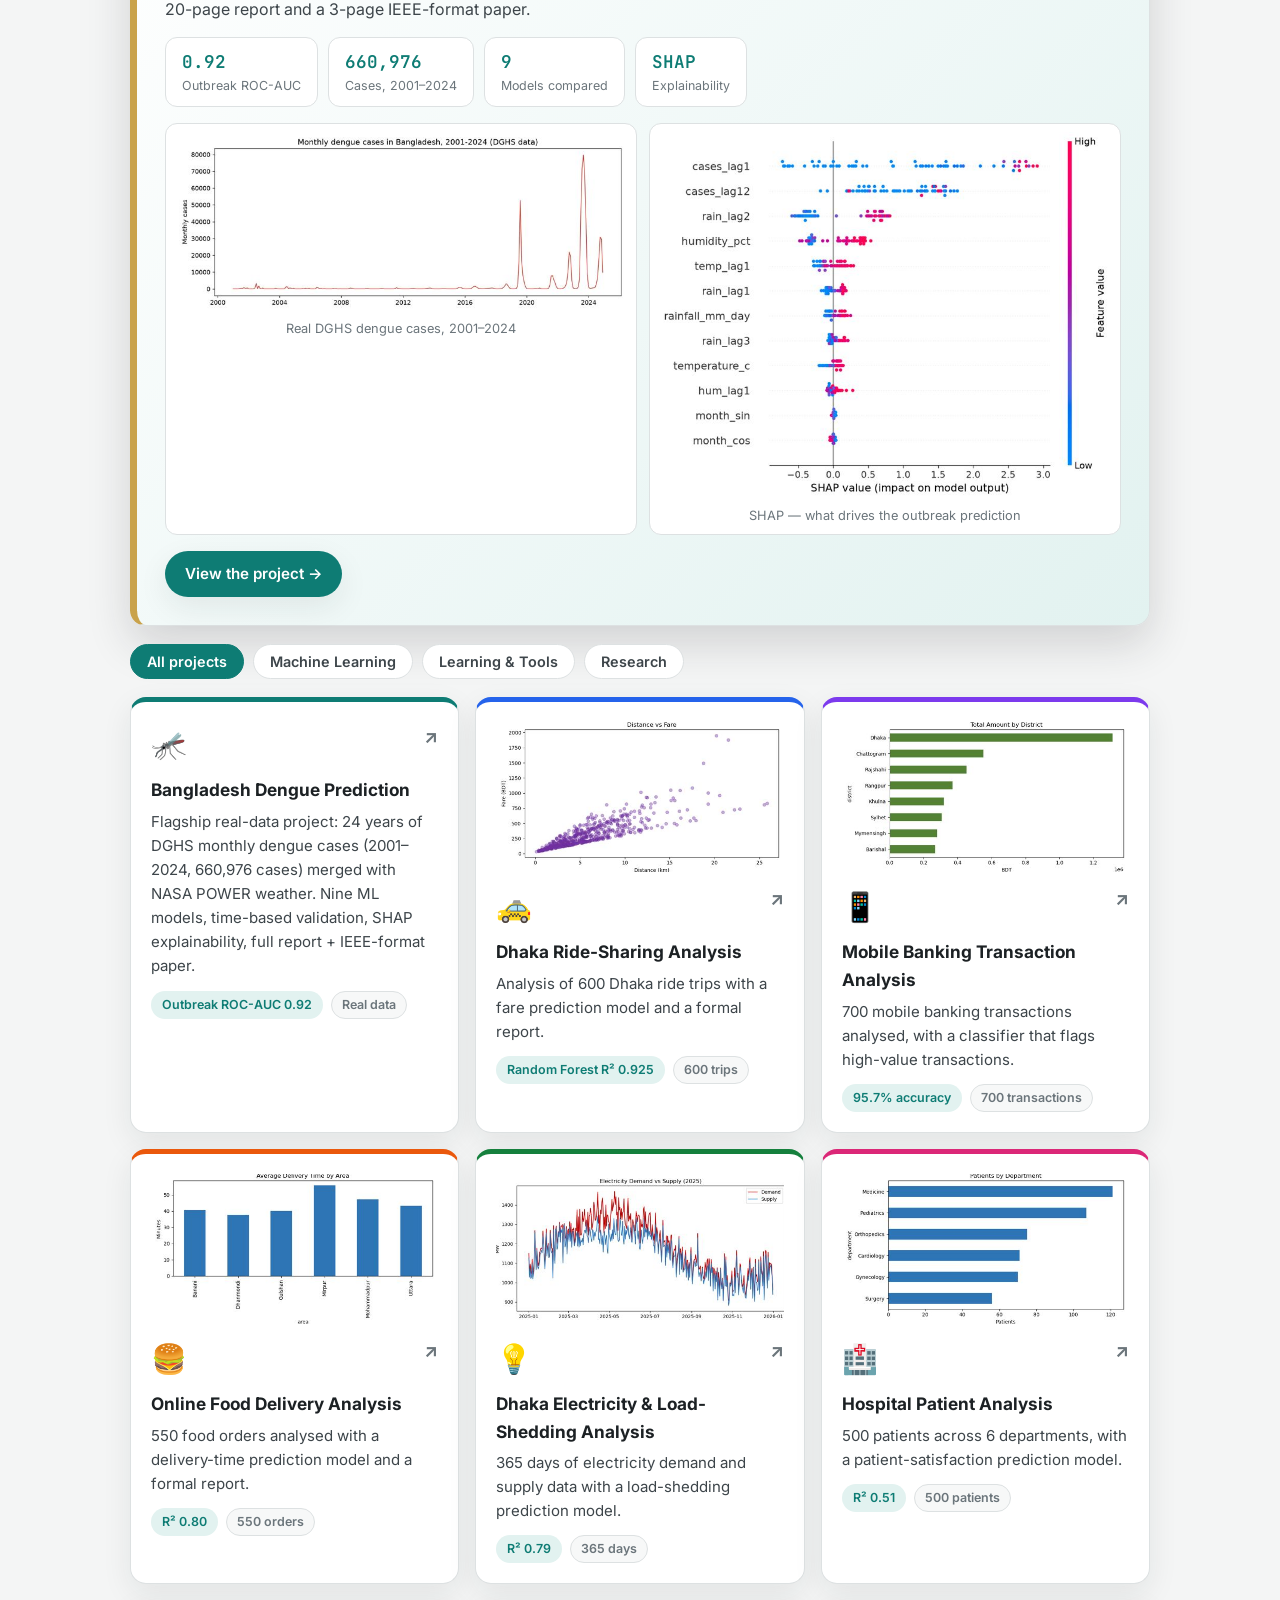
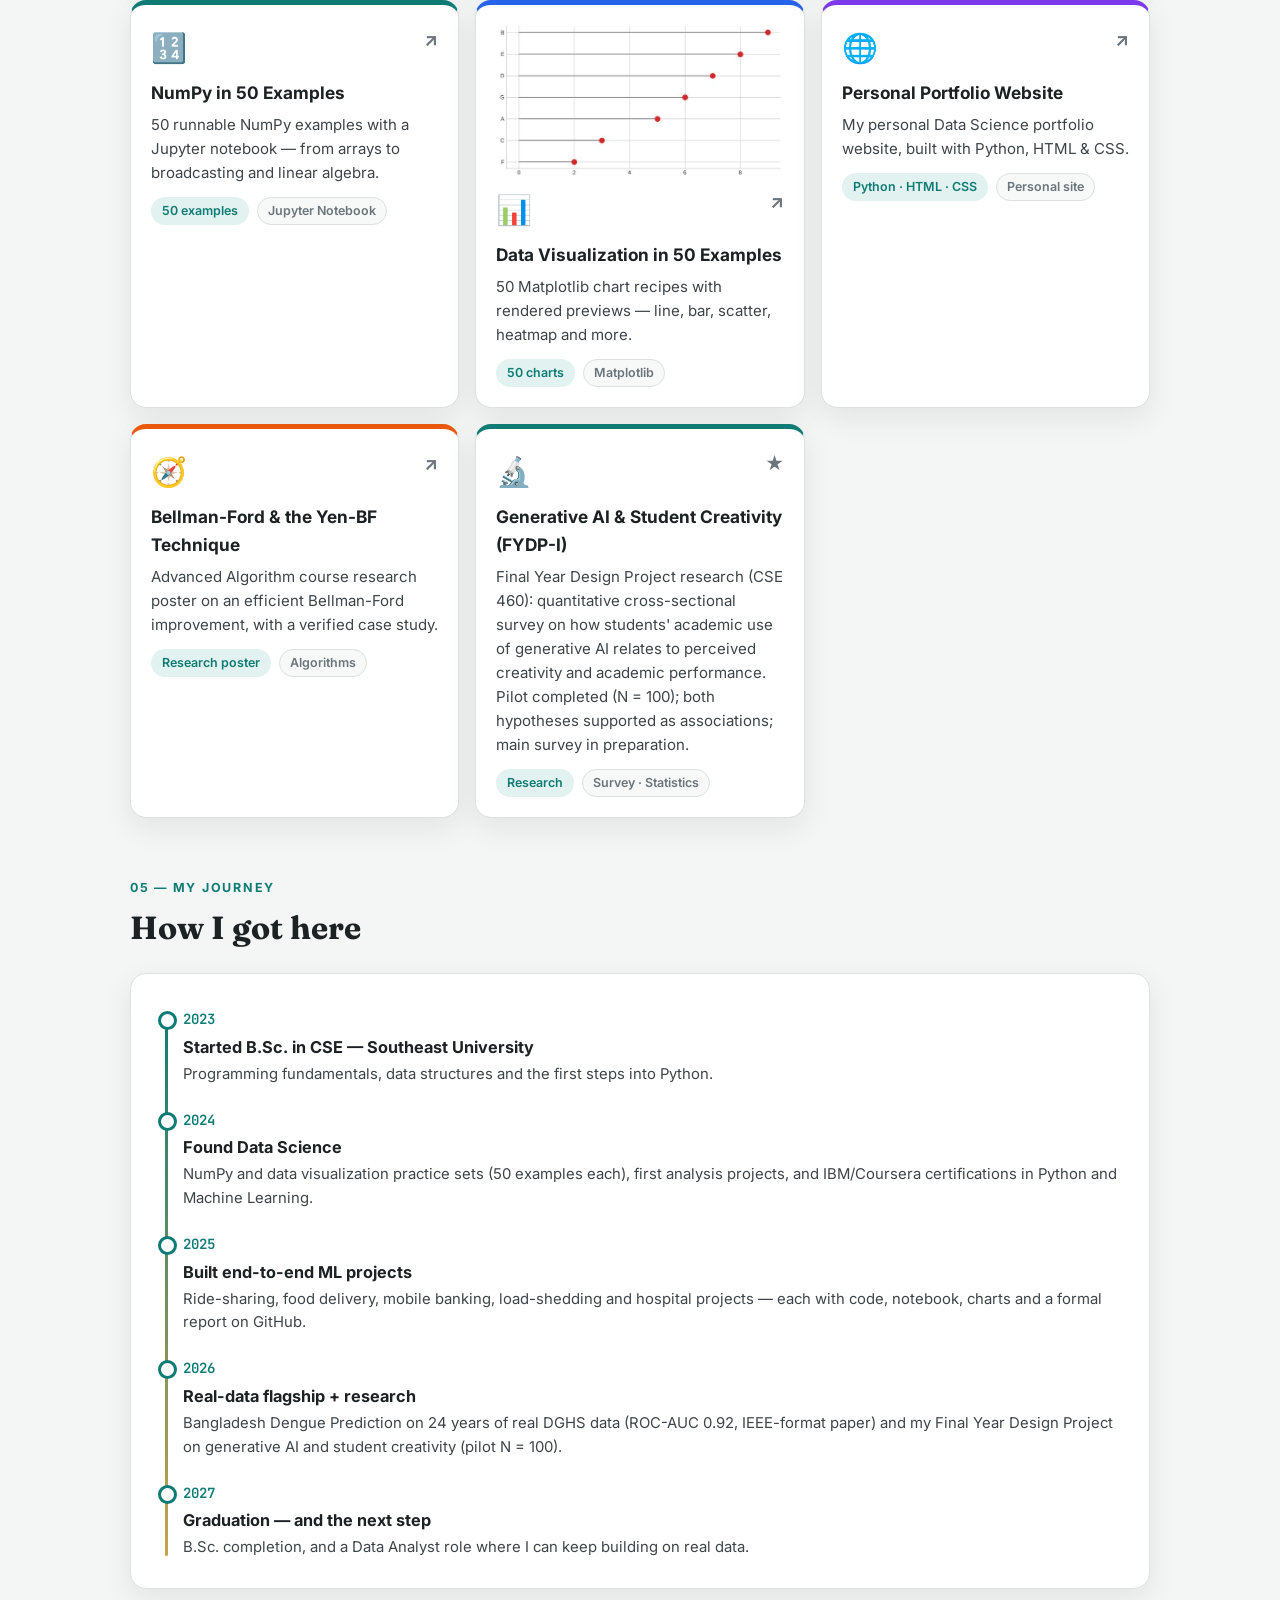
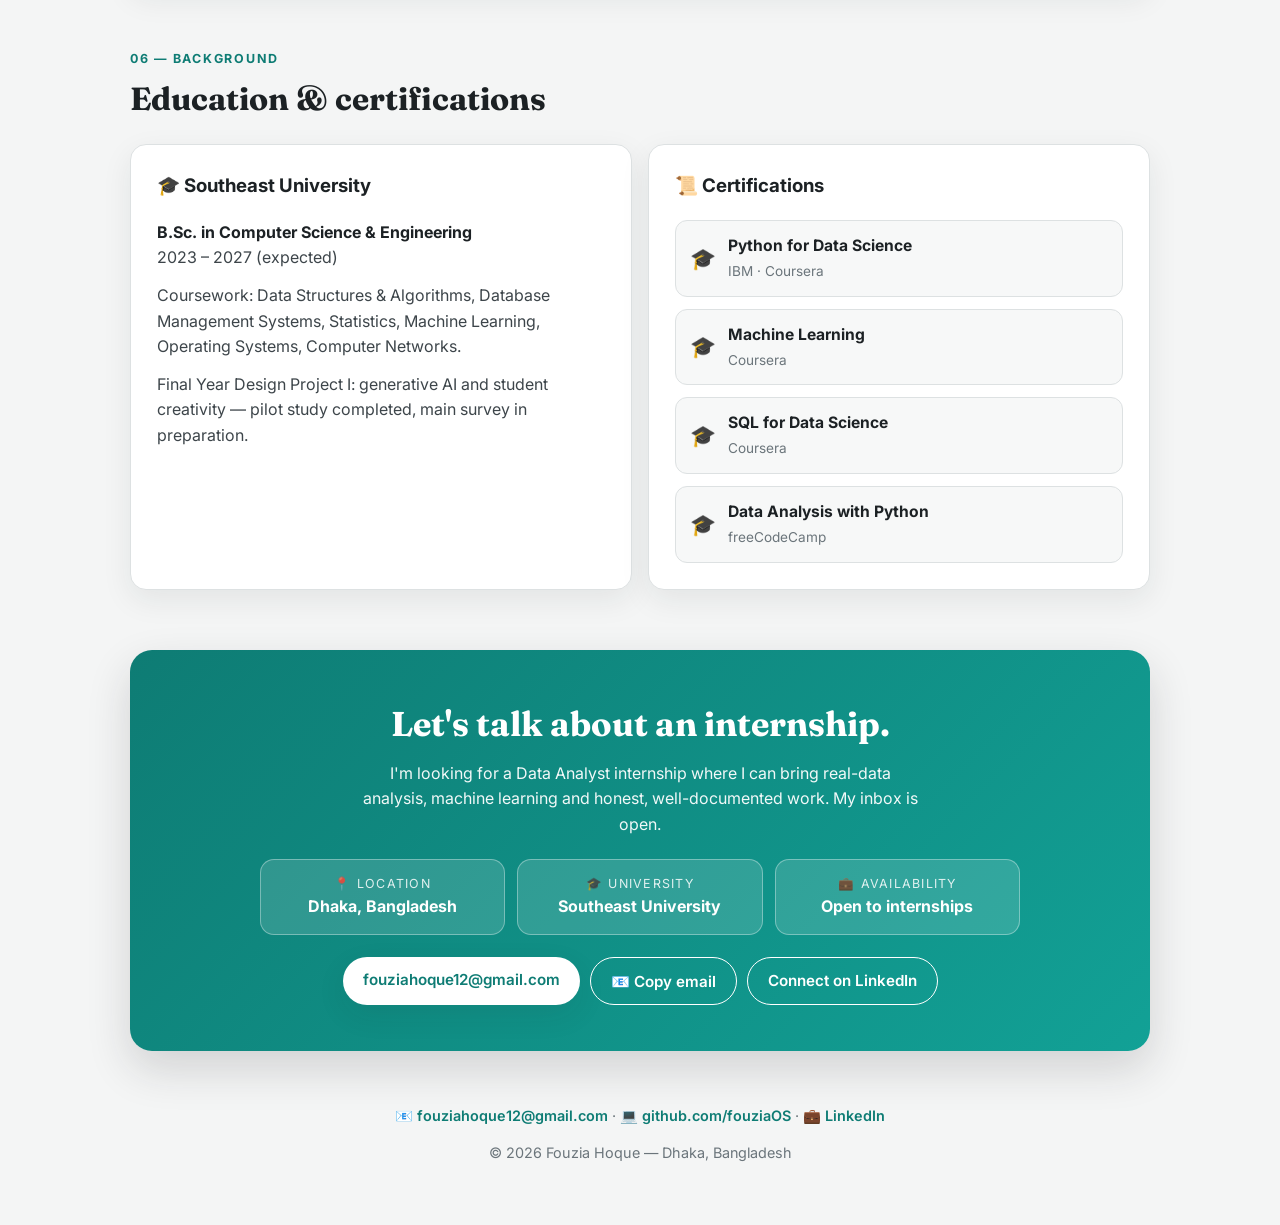
==== commit 4ba46ba9: "Rename Fouzia_Hoque_Portfolio.html to index.html" ====
--- a/index.html
+++ b/index.html
@@ -193,7 +193,7 @@
       <p class="sub">Real data. Honest results. Reproducible code.</p>
       <div class="btns">
         <a class="btn primary" href="https://github.com/fouziaOS" target="_blank" rel="noopener">GitHub — @fouziaOS</a>
-        <a class="btn ghost" href="[data-uri]" download="Fouzia CV.pdf">⬇ Download my CV</a>
+        <a class="btn ghost" href="[data-uri]" download="Fouzia CV.pdf">⬇ Download my CV</a>
         <a class="btn ghost" href="https://www.linkedin.com/in/fouzia-hoque-a9711b3b2" target="_blank" rel="noopener">LinkedIn</a>
         <button class="btn ghost" onclick="copyEmail(this)">📧 Copy my email</button>
       </div>
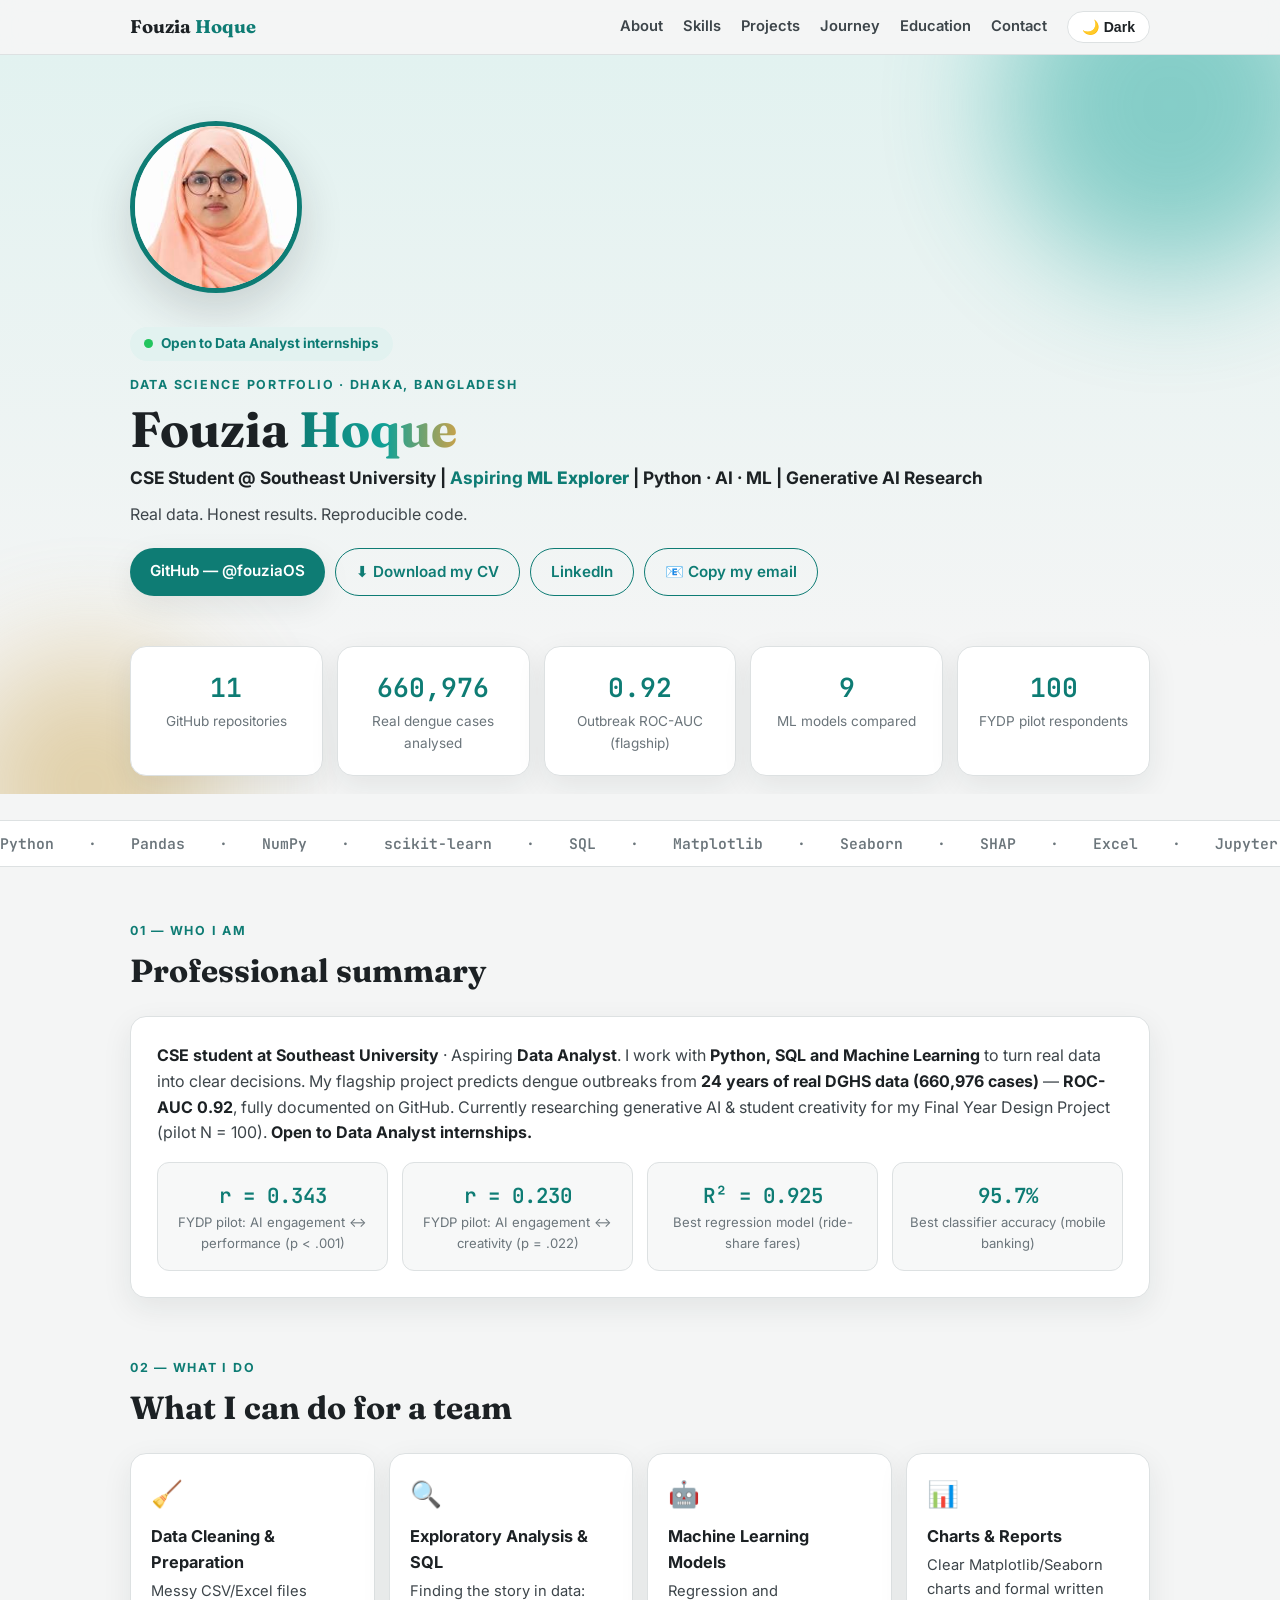
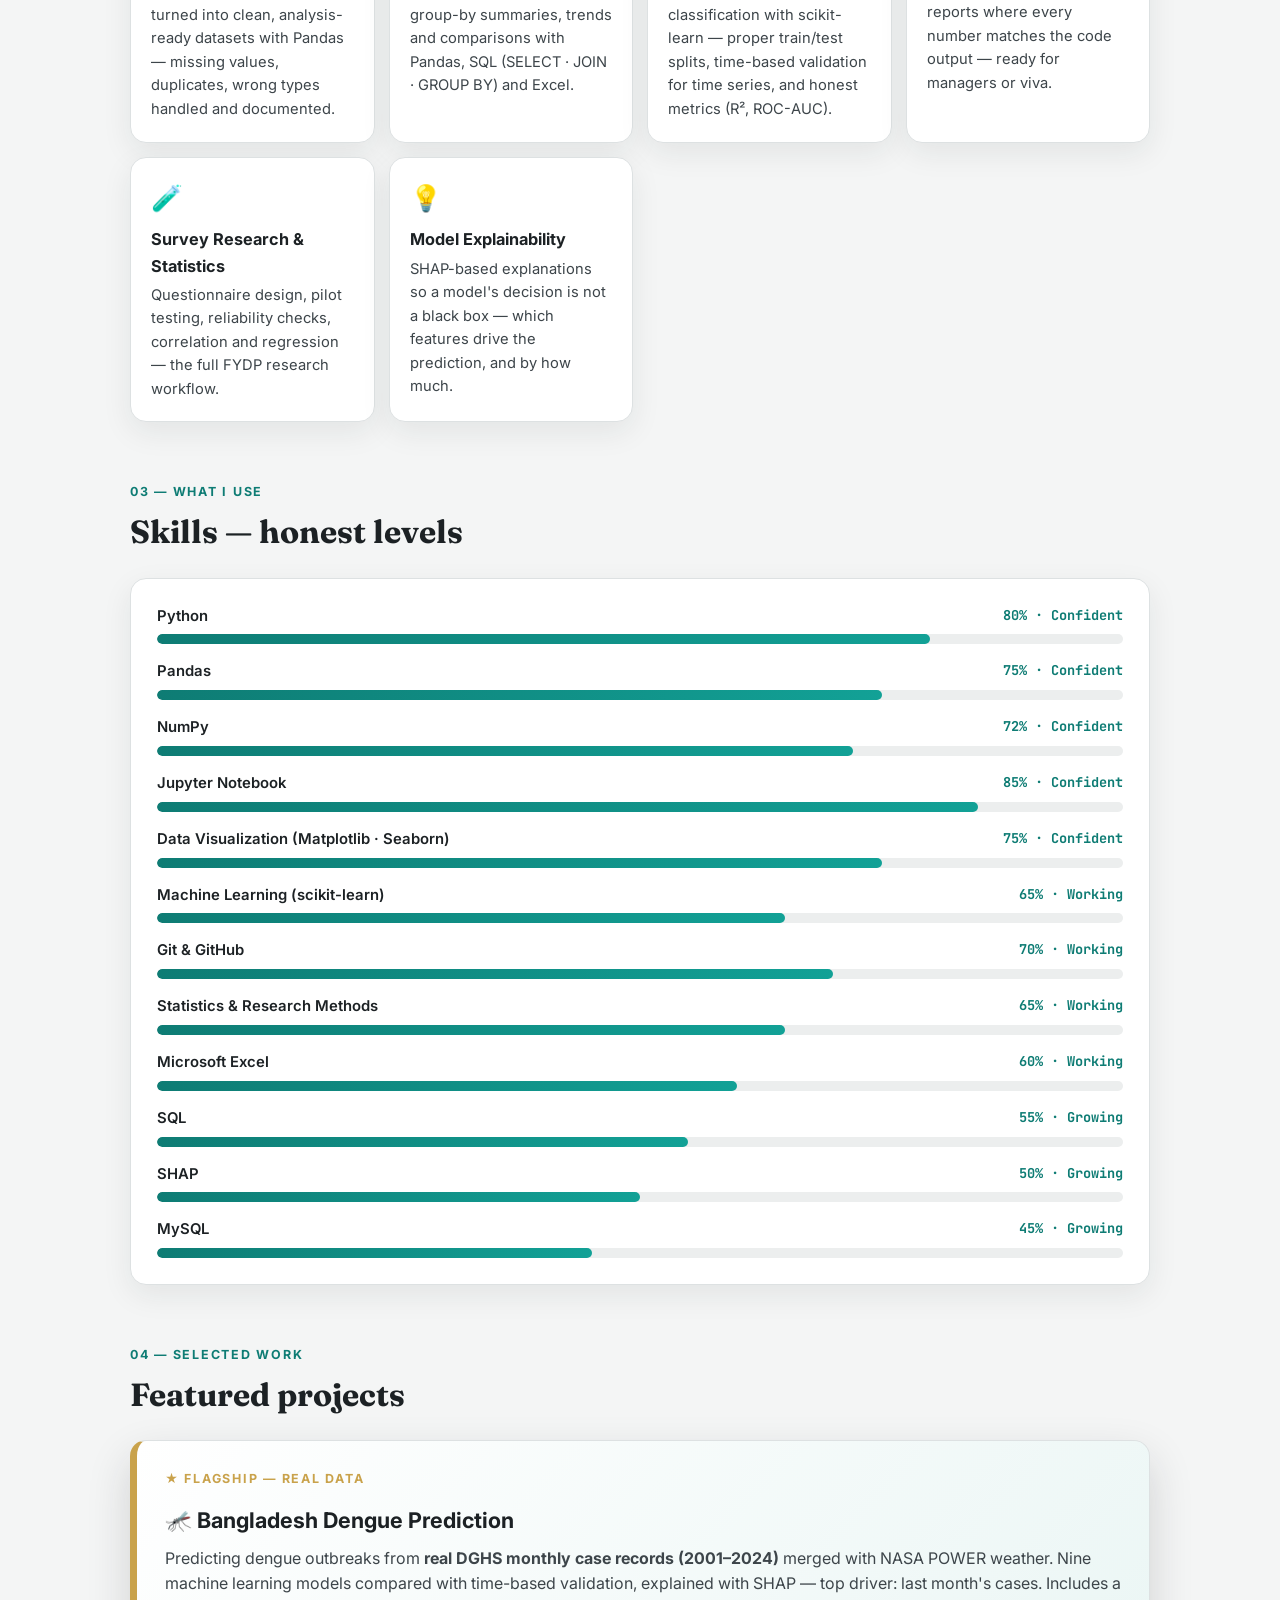
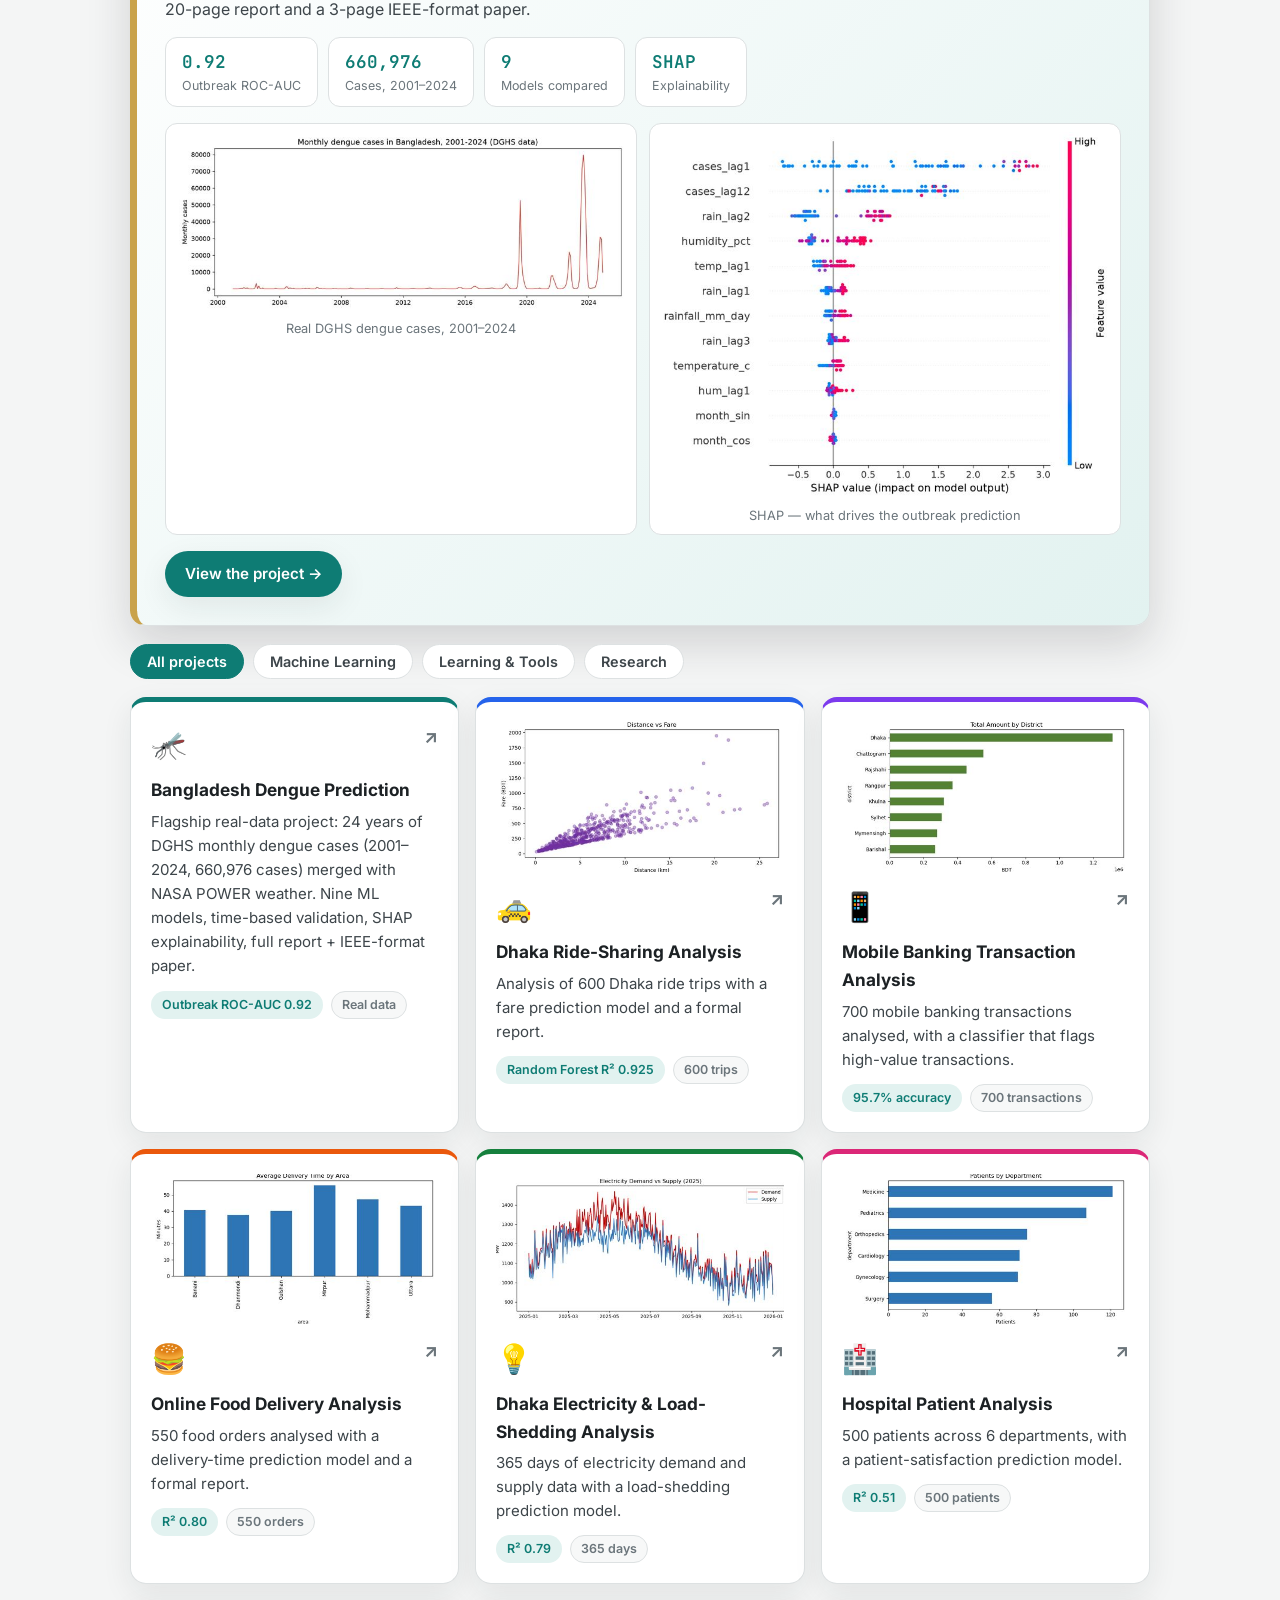
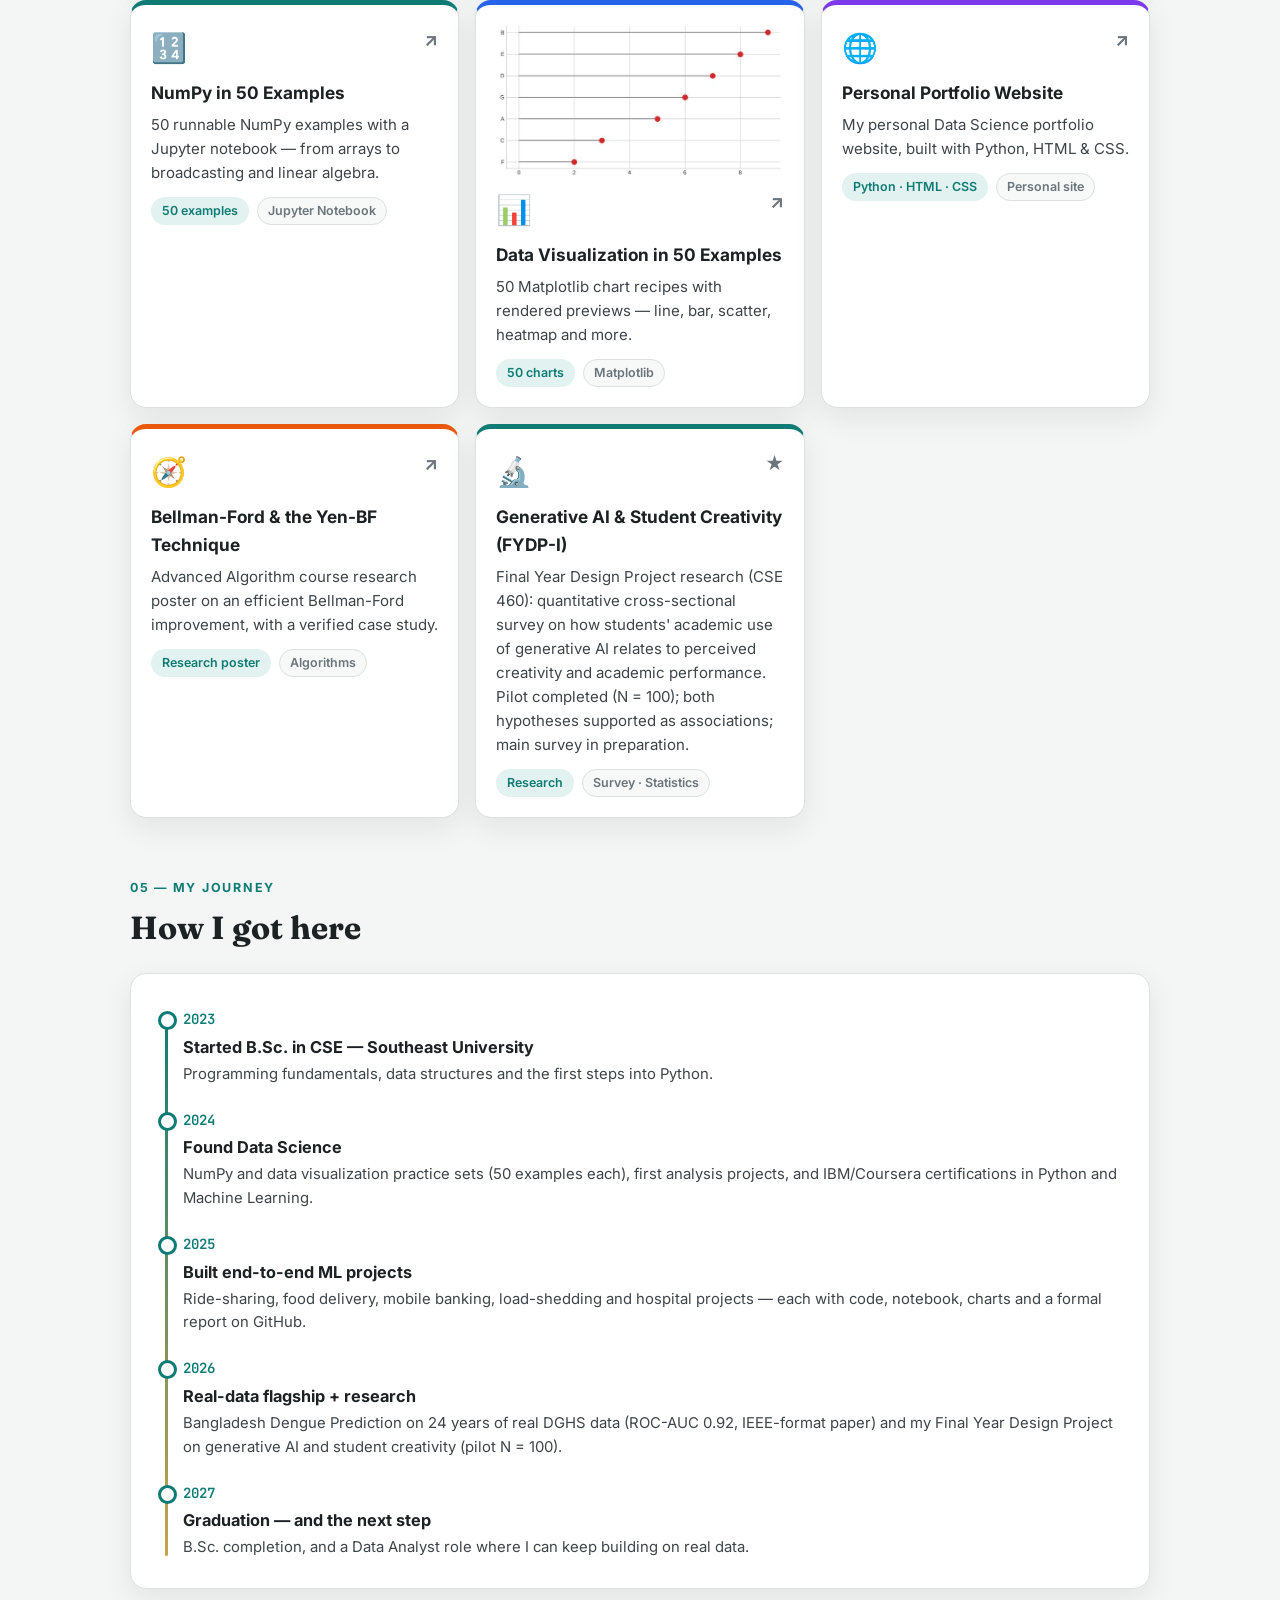
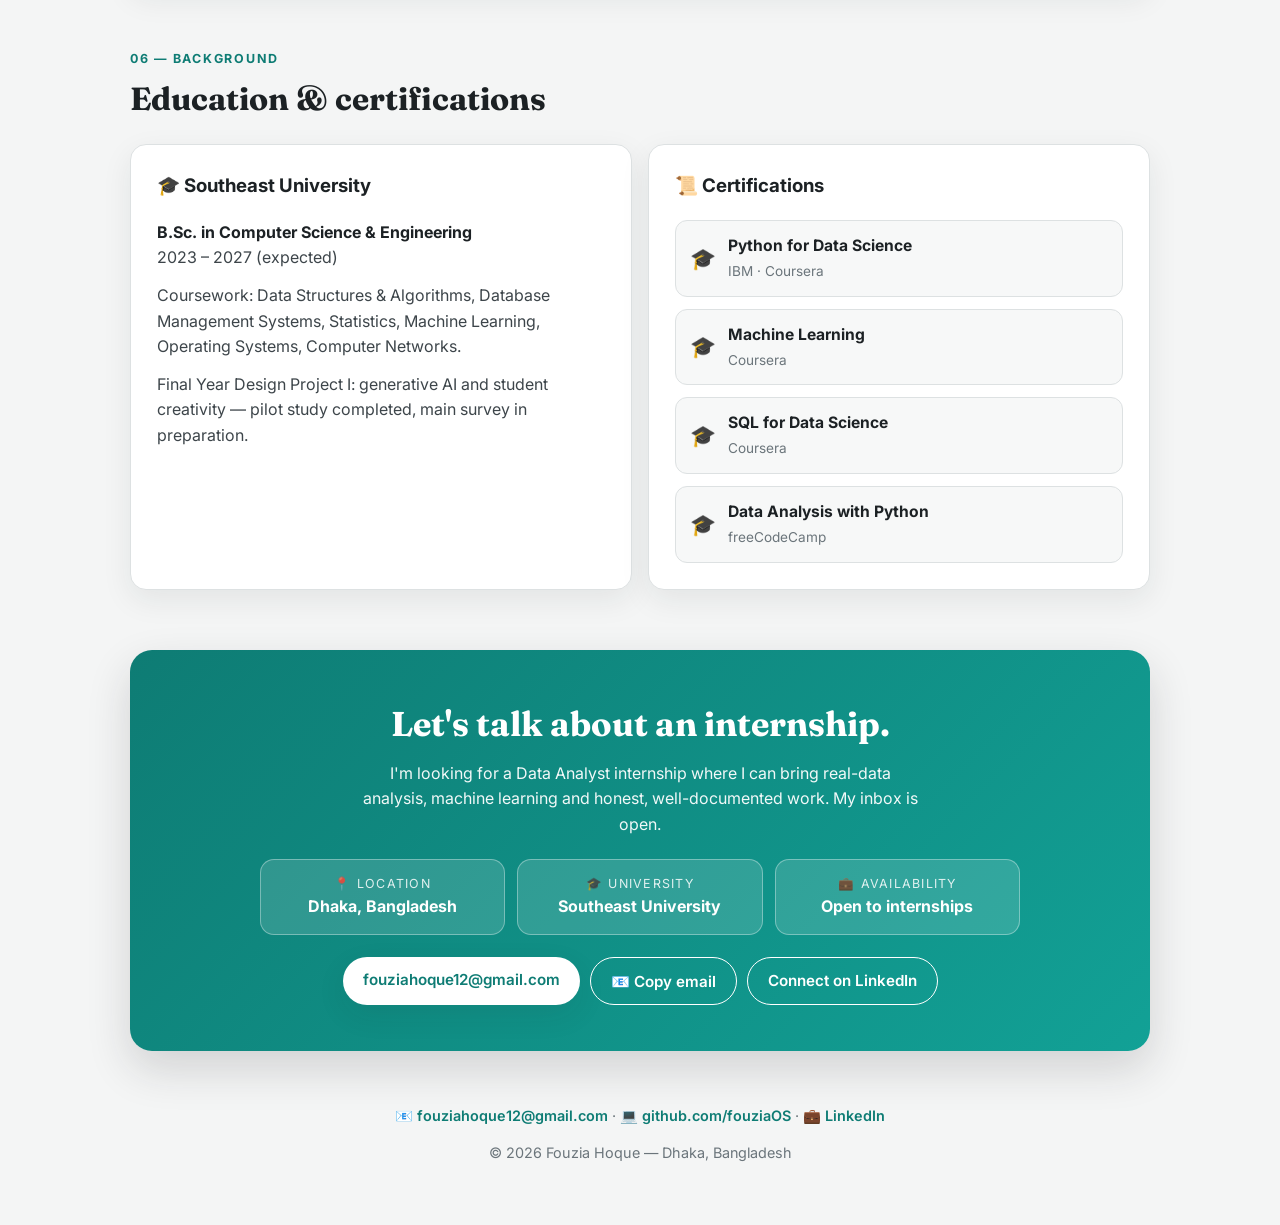
==== commit 5ef508e9: "Rename Fouzia_Hoque_Portfolio.html to index.html" ====
--- a/index.html
+++ b/index.html
@@ -193,7 +193,7 @@
       <p class="sub">Real data. Honest results. Reproducible code.</p>
       <div class="btns">
         <a class="btn primary" href="https://github.com/fouziaOS" target="_blank" rel="noopener">GitHub — @fouziaOS</a>
-        <a class="btn ghost" href="[data-uri]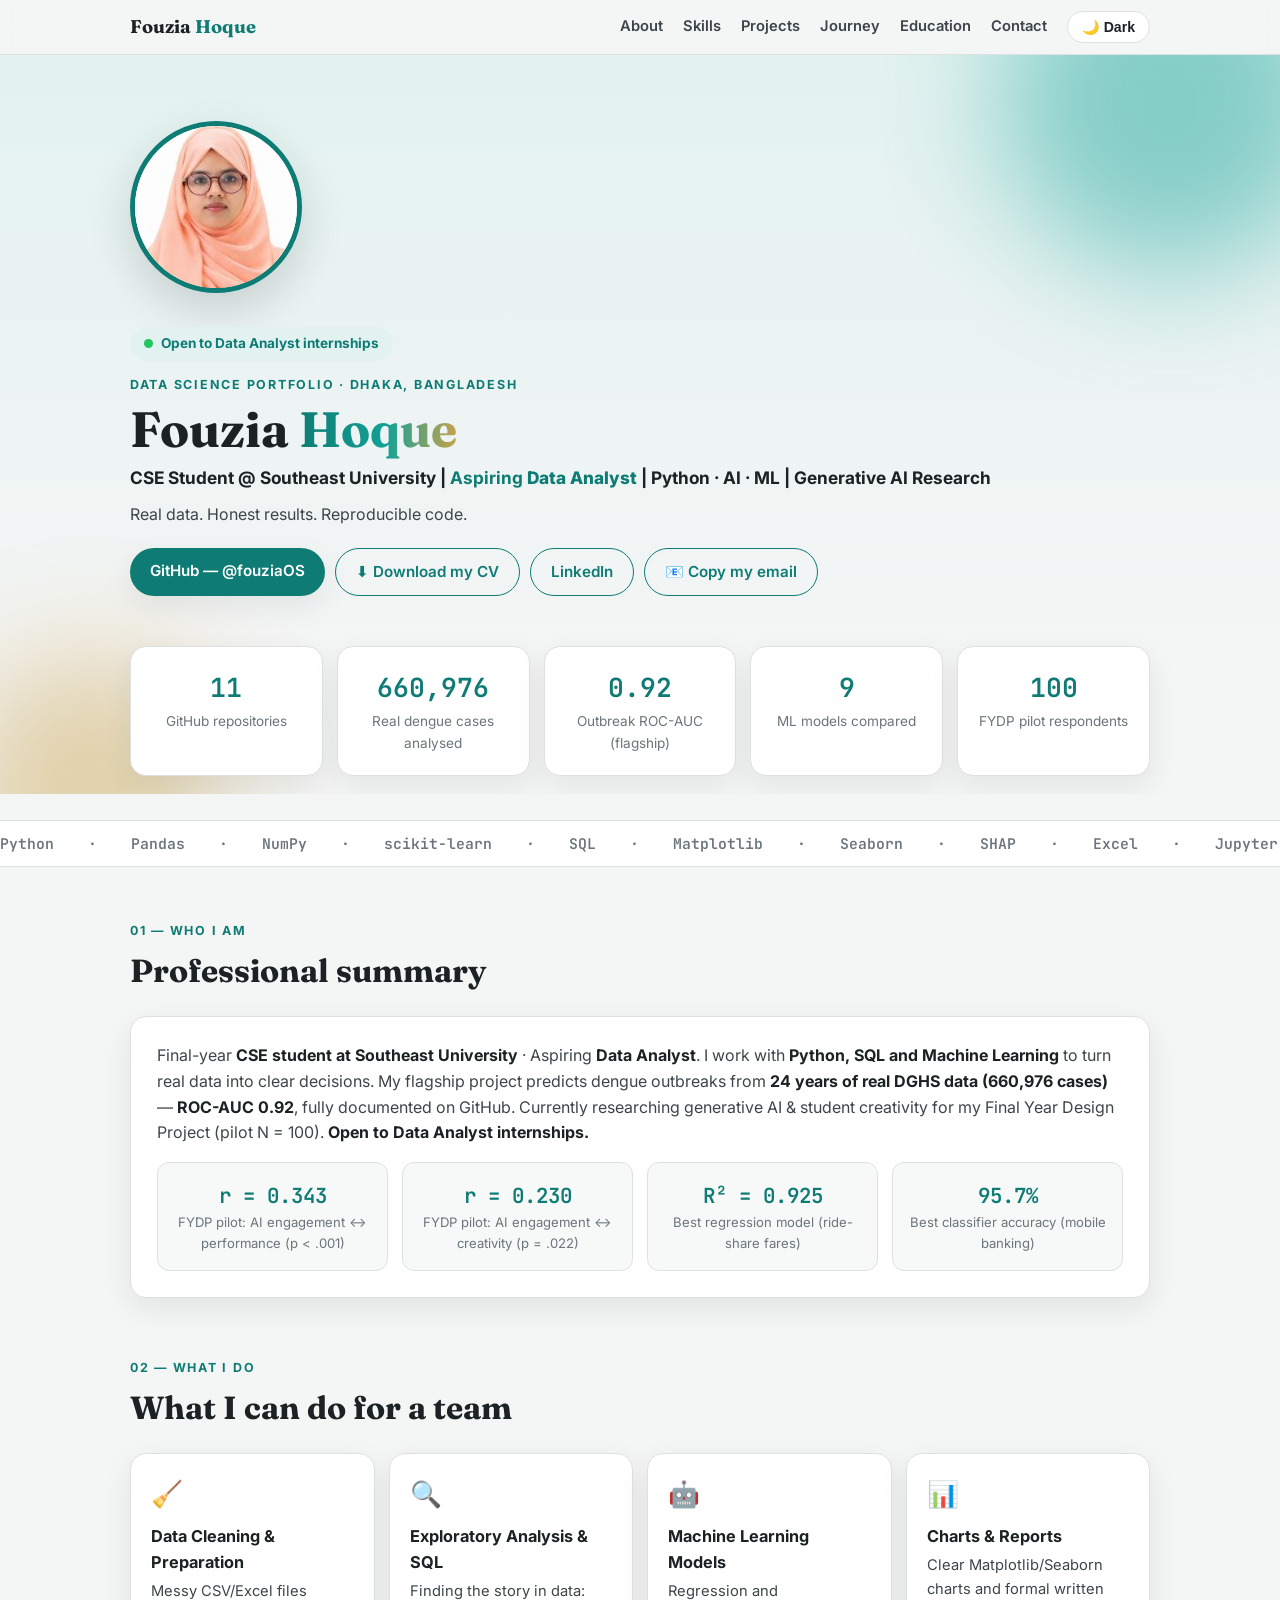
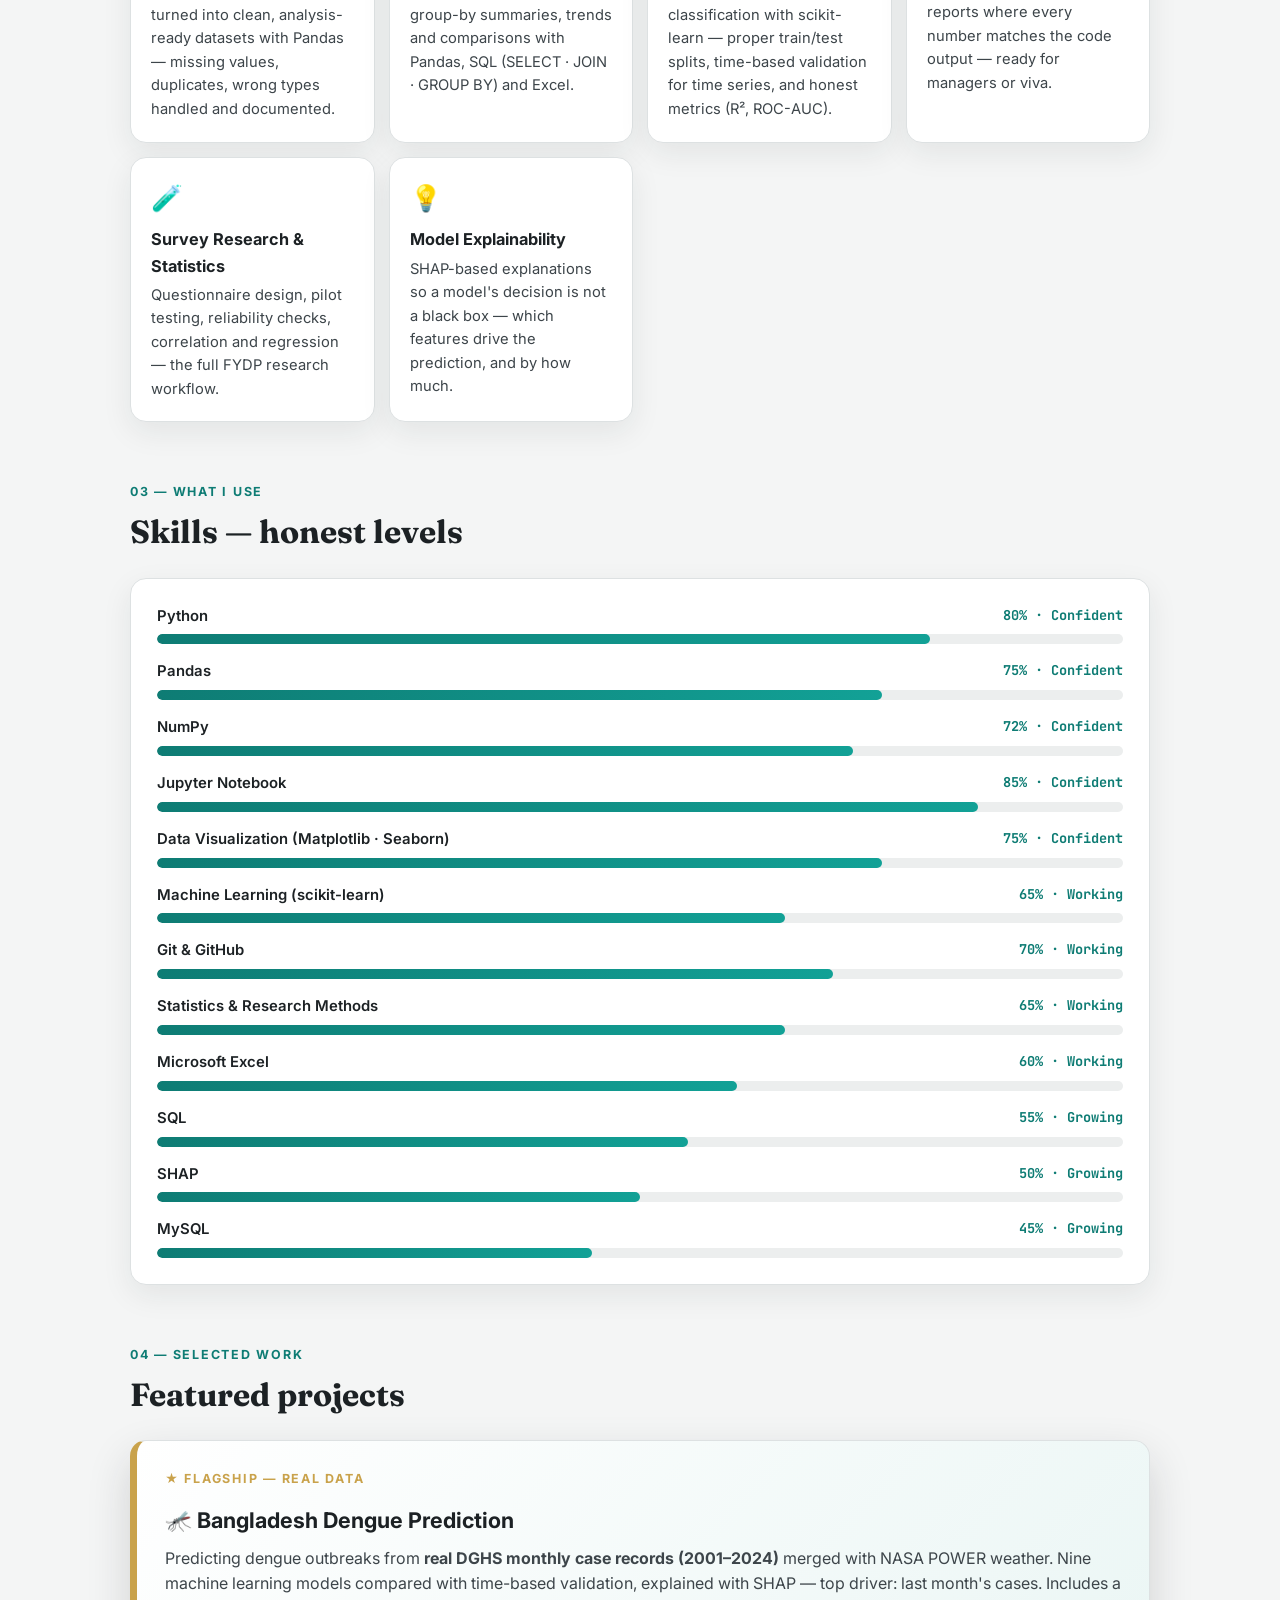
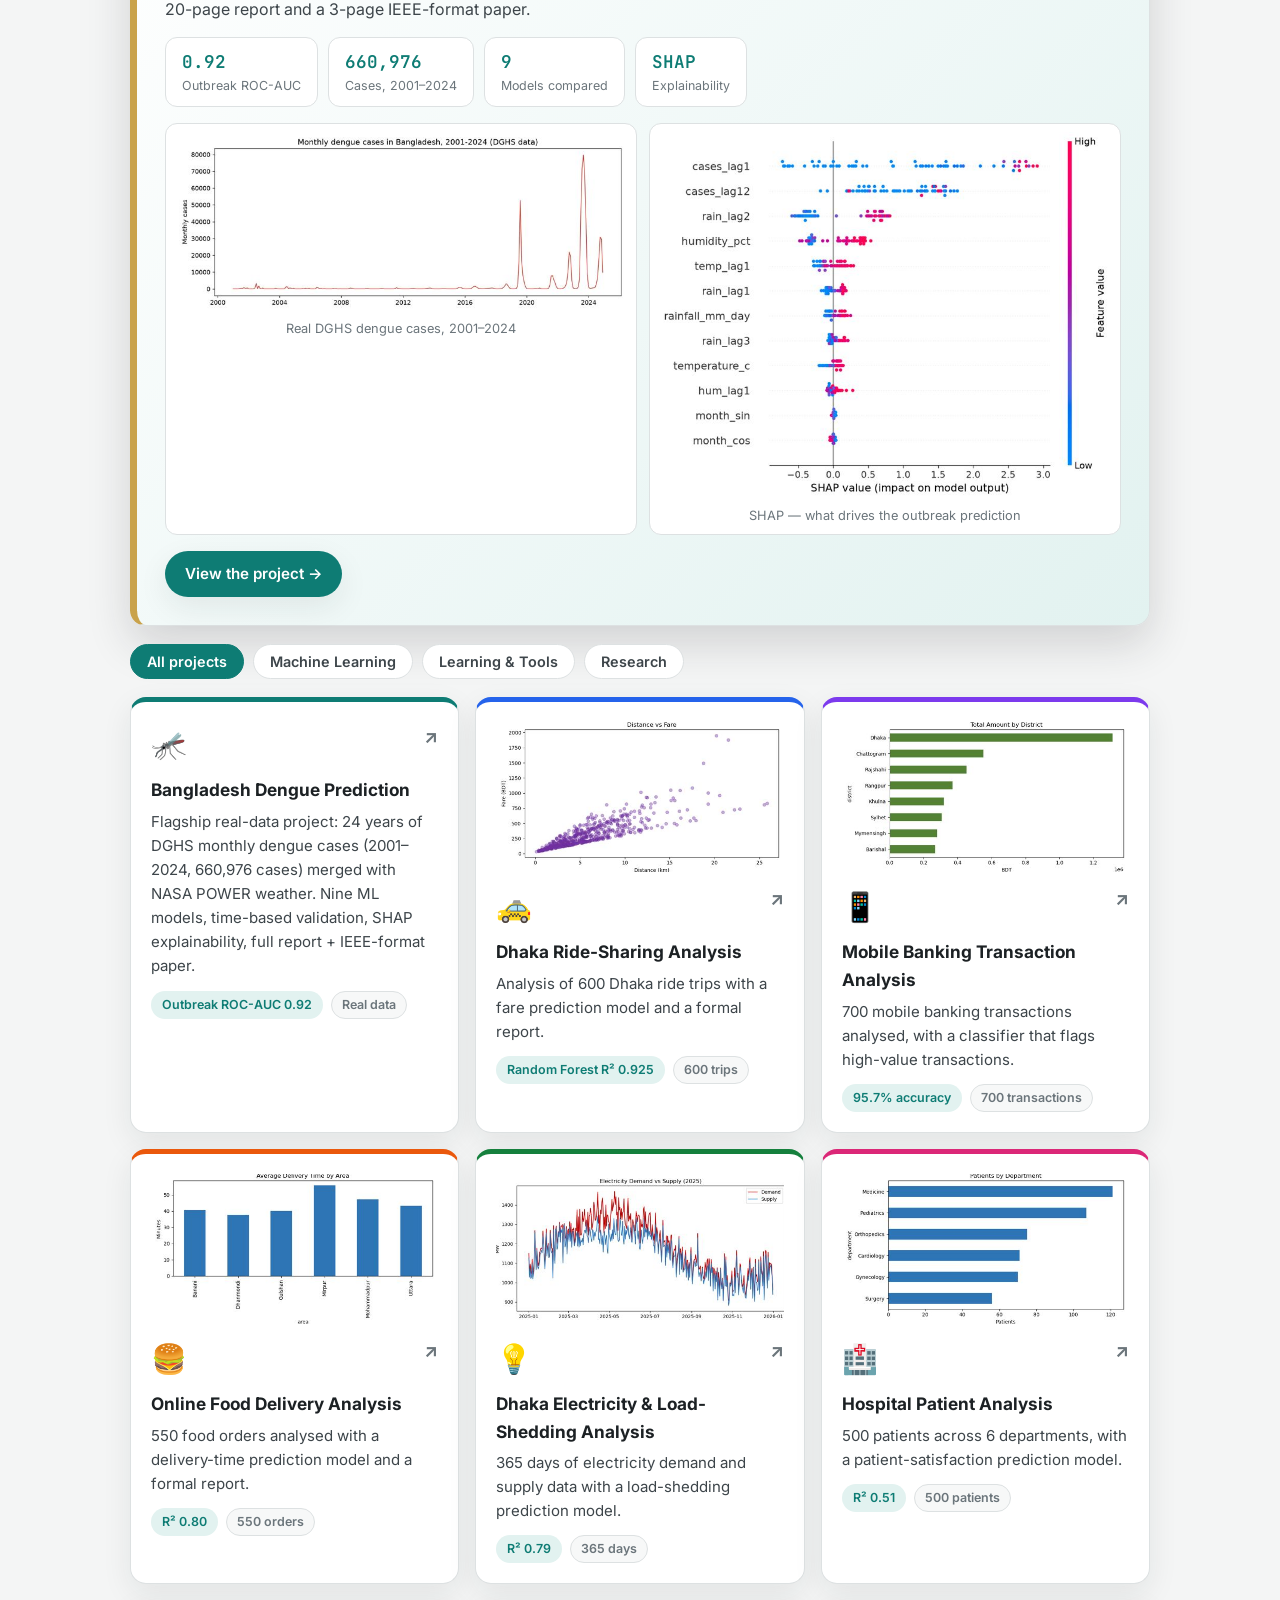
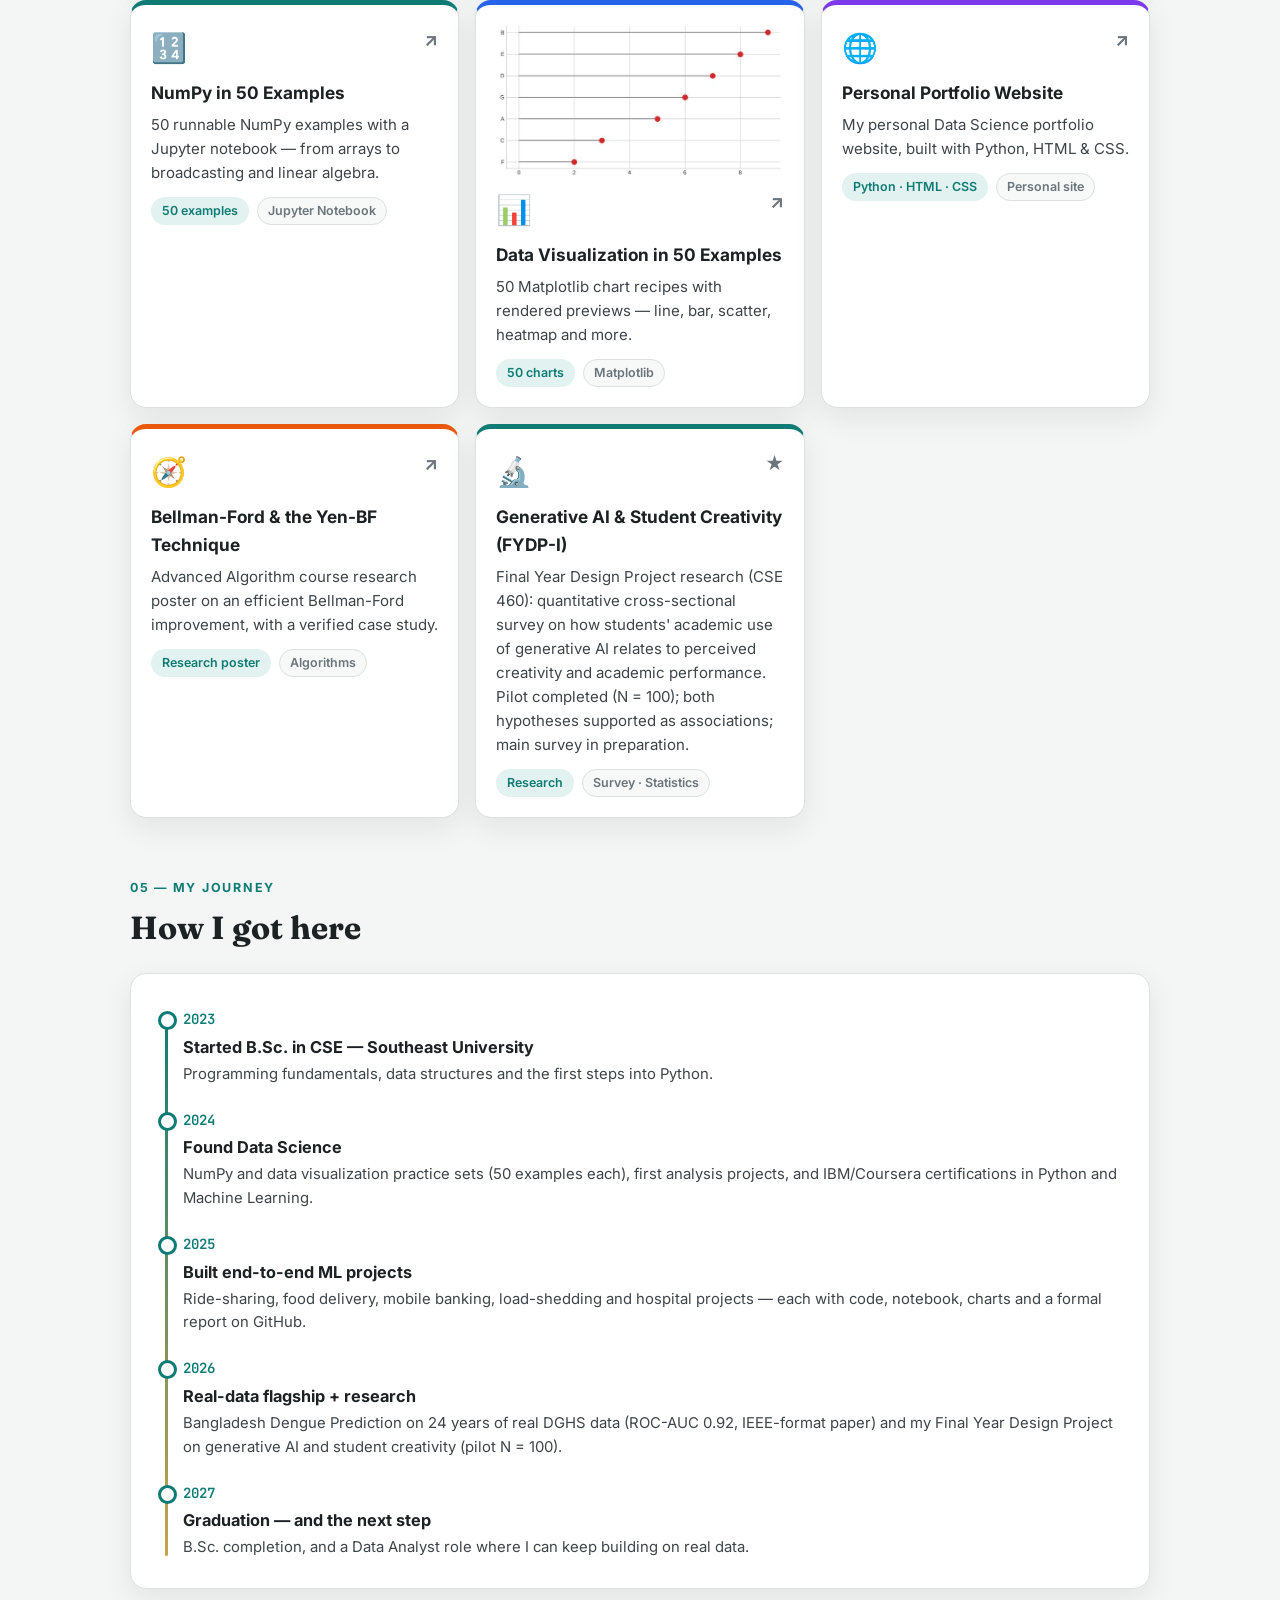
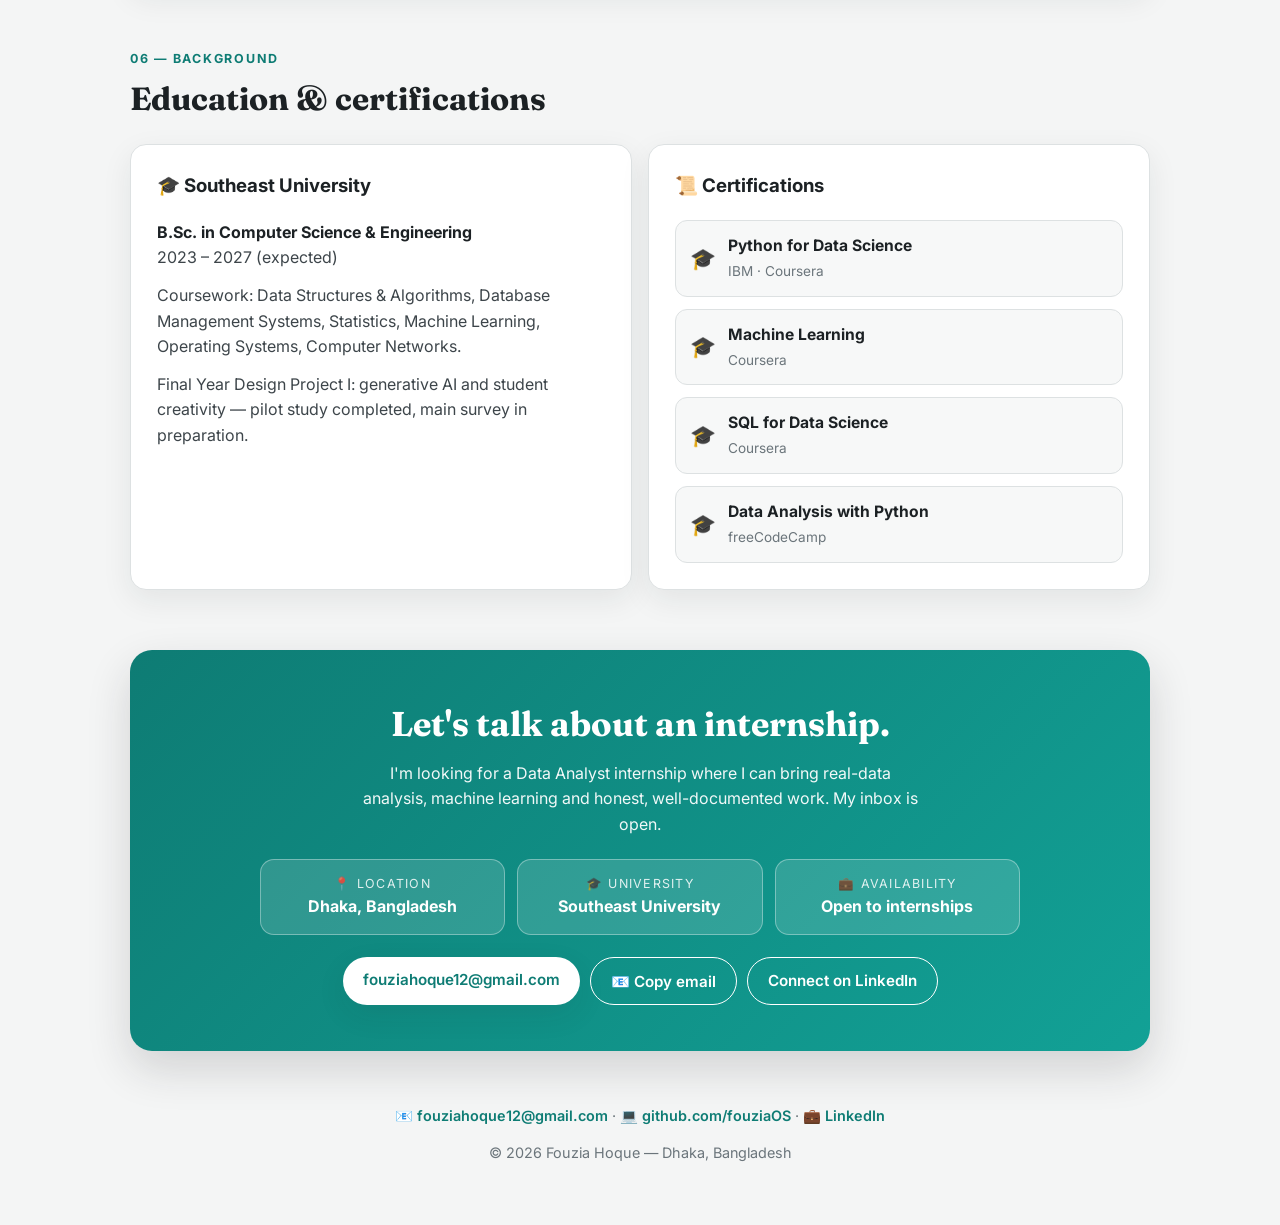
